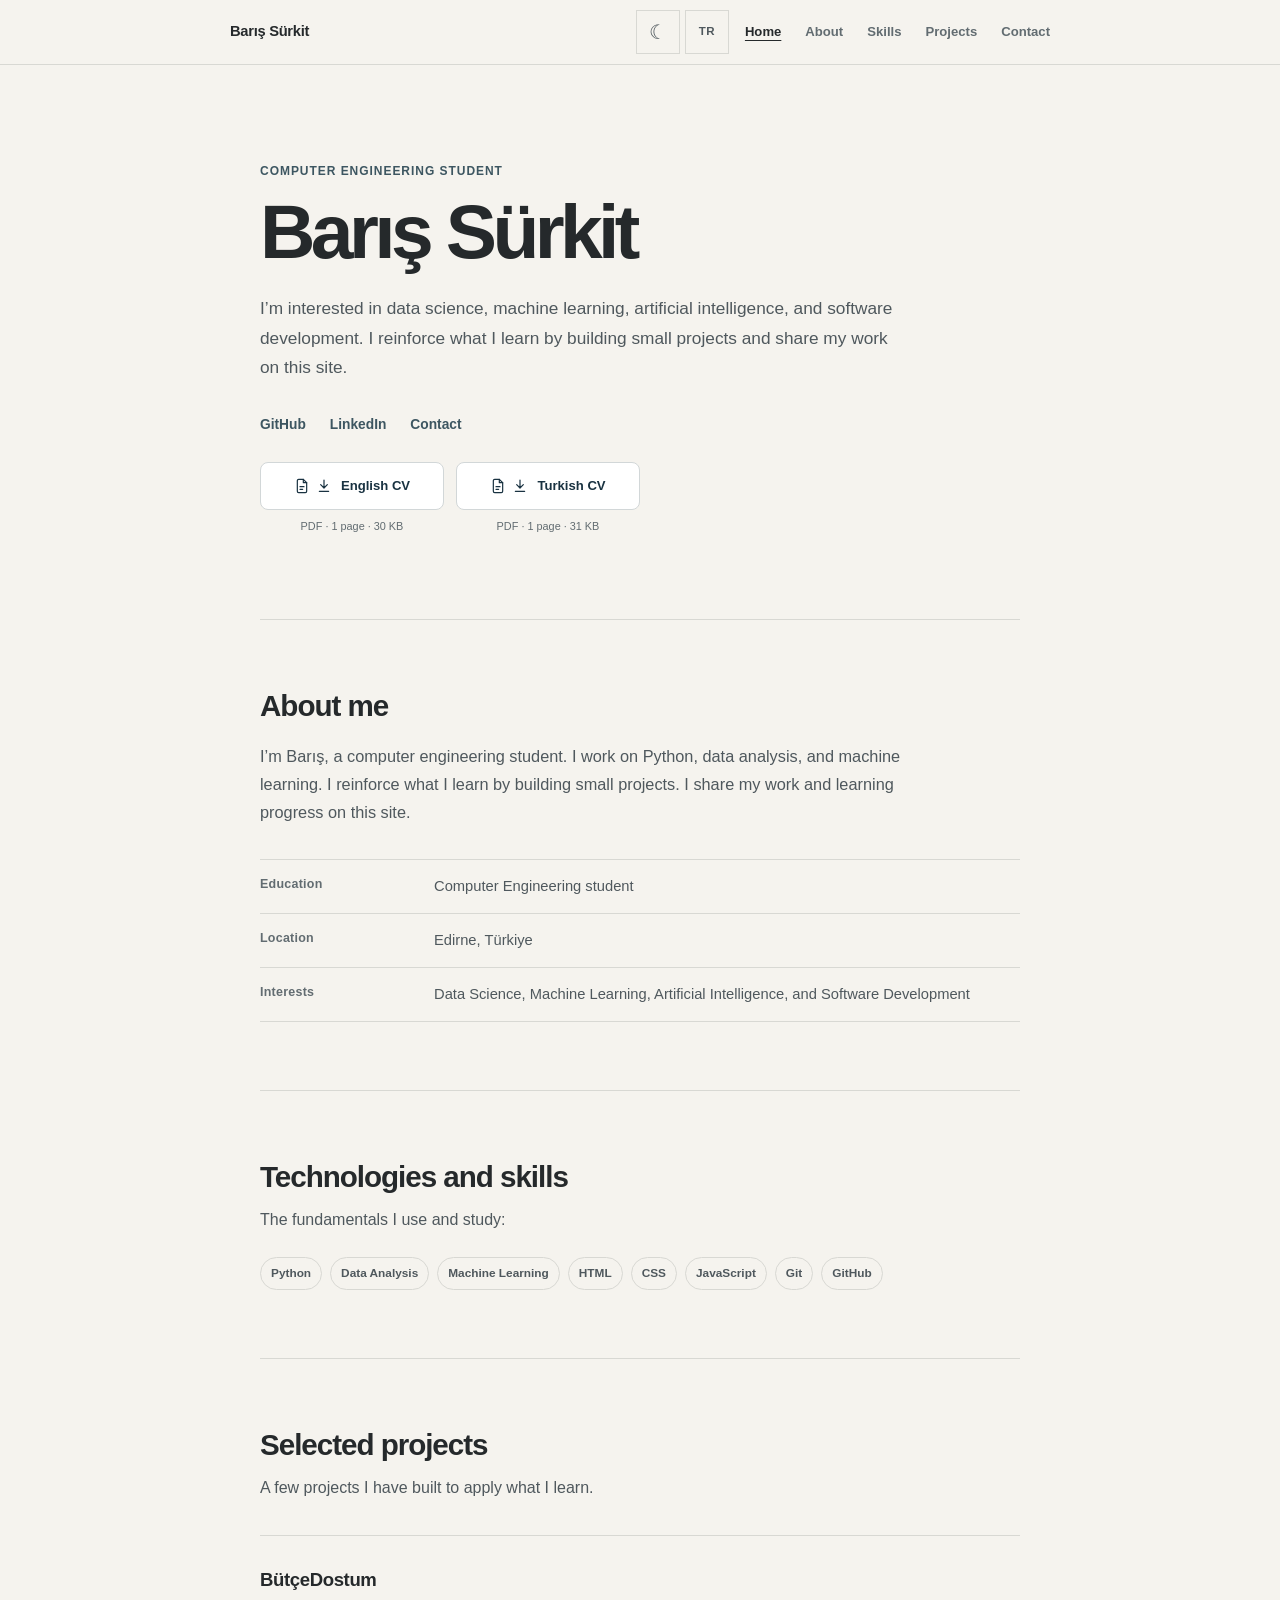
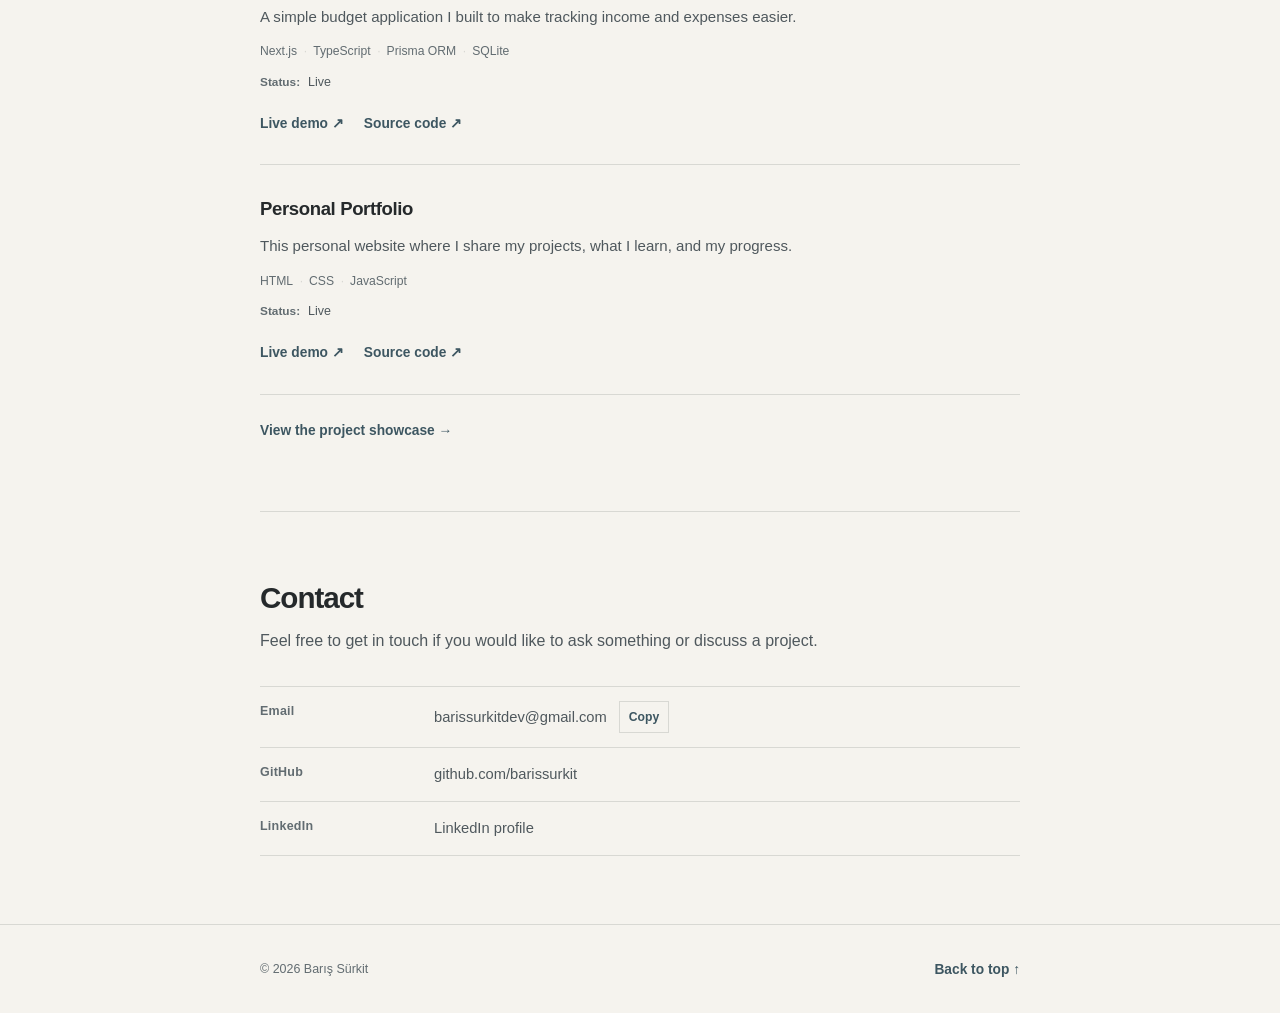
==== index.html @ 8e6255b6 "feat: add dedicated projects showcase page - Add responsive /projects/ page - Showcase BütçeDostum a" ====
<!DOCTYPE html>
<html lang="en" data-theme="light">

<head>
    <meta charset="UTF-8">
    <meta name="viewport" content="width=device-width, initial-scale=1.0">
    <meta name="description" data-i18n-content="meta.description"
        content="The interests, selected projects, and contact details of computer engineering student Barış Sürkit.">
    <meta name="author" content="Barış Sürkit">
    <meta name="theme-color" content="#f5f3ee" data-theme-color>
    <meta property="og:title" content="Barış Sürkit | Personal Portfolio" data-i18n-content="meta.title">
    <meta property="og:description" data-i18n-content="meta.ogDescription"
        content="Barış Sürkit's work in software development, data analysis, and machine learning.">
    <meta property="og:type" content="website">
    <meta property="og:url" content="https://barissurkit.com/">
    <meta property="og:site_name" content="Barış Sürkit">
    <meta property="og:locale" content="en_US" data-i18n-content="meta.locale">
    <meta property="og:locale:alternate" content="tr_TR" data-i18n-content="meta.alternateLocale">
    <meta property="og:image" content="https://barissurkit.com/images/barissurkit.jpg">
    <meta property="og:image:secure_url" content="https://barissurkit.com/images/barissurkit.jpg">
    <meta property="og:image:type" content="image/jpeg">
    <meta property="og:image:width" content="1200">
    <meta property="og:image:height" content="1600">
    <meta property="og:image:alt" content="Portrait of Barış Sürkit" data-i18n-content="meta.imageAlt">
    <meta name="twitter:card" content="summary">
    <meta name="twitter:title" content="Barış Sürkit | Personal Portfolio" data-i18n-content="meta.title">
    <meta name="twitter:description" content="Barış Sürkit's work in software development, data analysis, and machine learning."
        data-i18n-content="meta.ogDescription">
    <meta name="twitter:image" content="https://barissurkit.com/images/barissurkit.jpg">
    <meta name="twitter:image:alt" content="Portrait of Barış Sürkit" data-i18n-content="meta.imageAlt">
    <link rel="canonical" href="https://barissurkit.com/">
    <link rel="me" href="https://github.com/barissurkit">
    <link rel="me" href="https://www.linkedin.com/in/bar%C4%B1%C5%9F-s%C3%BCrkit-748538320/">
    <link rel="icon" type="image/svg+xml" href="favicon.svg">
    <script type="application/ld+json">
        {
            "@context": "https://schema.org",
            "@graph": [
                {
                    "@type": "ProfilePage",
                    "@id": "https://barissurkit.com/#profile-page",
                    "url": "https://barissurkit.com/",
                    "name": "Barış Sürkit | Personal Portfolio",
                    "description": "The interests, selected projects, and contact details of computer engineering student Barış Sürkit.",
                    "inLanguage": ["en", "tr"],
                    "primaryImageOfPage": {
                        "@id": "https://barissurkit.com/#portrait"
                    },
                    "mainEntity": {
                        "@id": "https://barissurkit.com/#person"
                    }
                },
                {
                    "@type": "Person",
                    "@id": "https://barissurkit.com/#person",
                    "name": "Barış Sürkit",
                    "url": "https://barissurkit.com/",
                    "image": {
                        "@id": "https://barissurkit.com/#portrait"
                    },
                    "jobTitle": "Computer Engineering Student",
                    "description": "Computer engineering student interested in software development, data analysis, machine learning, and artificial intelligence.",
                    "knowsAbout": [
                        "Software Development",
                        "Data Analysis",
                        "Machine Learning",
                        "Artificial Intelligence",
                        "Python",
                        "JavaScript"
                    ],
                    "sameAs": [
                        "https://github.com/barissurkit",
                        "https://www.linkedin.com/in/bar%C4%B1%C5%9F-s%C3%BCrkit-748538320/"
                    ],
                    "mainEntityOfPage": {
                        "@id": "https://barissurkit.com/#profile-page"
                    }
                },
                {
                    "@type": "ImageObject",
                    "@id": "https://barissurkit.com/#portrait",
                    "url": "https://barissurkit.com/images/barissurkit.jpg",
                    "contentUrl": "https://barissurkit.com/images/barissurkit.jpg",
                    "width": 1200,
                    "height": 1600,
                    "caption": "Barış Sürkit"
                }
            ]
        }
    </script>
    <script>
        (() => {
            try {
                const savedTheme = localStorage.getItem("portfolio-theme");
                const prefersDark = window.matchMedia("(prefers-color-scheme: dark)").matches;
                document.documentElement.dataset.theme =
                    savedTheme === "light" || savedTheme === "dark" ? savedTheme : prefersDark ? "dark" : "light";
            } catch {
                document.documentElement.dataset.theme = "light";
            }
        })();
    </script>
    <link rel="stylesheet" href="style.css">
    <script src="script.js" defer></script>
    <title>Barış Sürkit | Personal Portfolio</title>
</head>

<body>
    <a class="skip-link" href="#main-content" data-i18n="skipLink">Skip to main content</a>

    <header class="site-header">
        <div class="header-container">
            <a class="brand" href="#home" aria-label="Barış Sürkit home page"
                data-i18n-aria-label="brandLabel">Barış Sürkit</a>

            <div class="header-actions">
                <div class="preference-controls" role="group" aria-label="Appearance and language settings"
                    data-i18n-aria-label="preferencesLabel">
                    <button class="preference-button theme-toggle" type="button" data-theme-toggle
                        aria-label="Switch to dark theme" title="Switch to dark theme">
                        <span data-theme-icon aria-hidden="true">☾</span>
                    </button>
                    <button class="preference-button language-toggle" type="button" data-language-toggle
                        aria-label="Switch to Turkish" title="Switch to Turkish" lang="tr">TR</button>
                </div>

                <details class="nav-menu" data-nav-menu>
                    <summary class="menu-toggle">
                        <span data-i18n="menu">Menu</span>
                        <span class="menu-indicator" aria-hidden="true"></span>
                    </summary>
                    <nav class="site-nav" aria-label="Main navigation" data-i18n-aria-label="navLabel">
                        <a href="#home" data-i18n="nav.home" aria-current="location">Home</a>
                        <a href="#about" data-i18n="nav.about">About</a>
                        <a href="#skills" data-i18n="nav.skills">Skills</a>
                        <a href="projects/" data-i18n="nav.projects">Projects</a>
                        <a href="#contact" data-i18n="nav.contact">Contact</a>
                    </nav>
                </details>

            </div>
        </div>
    </header>

    <main id="main-content" tabindex="-1">
        <section class="hero" id="home" aria-labelledby="hero-title">
            <div class="container">
                <p class="eyebrow" data-i18n="hero.eyebrow">Computer Engineering Student</p>
                <h1 id="hero-title">Barış Sürkit</h1>
                <p class="hero-copy" data-i18n="hero.copy">
                    I’m interested in data science, machine learning, artificial intelligence, and software
                    development. I reinforce what I learn by building small projects and share my work on this site.
                </p>
                <ul class="hero-links" role="list" aria-label="Quick links" data-i18n-aria-label="hero.linksLabel">
                    <li><a href="https://github.com/barissurkit" target="_blank" rel="me noopener noreferrer">GitHub<span
                                class="visually-hidden" data-i18n="external.newTab"> (opens in a new tab)</span></a></li>
                    <li><a href="https://www.linkedin.com/in/bar%C4%B1%C5%9F-s%C3%BCrkit-748538320/" target="_blank"
                            rel="me noopener noreferrer">LinkedIn<span class="visually-hidden"
                                data-i18n="external.newTab"> (opens in a new tab)</span></a></li>
                    <li><a href="#contact" data-i18n="nav.contact">Contact</a></li>
                </ul>

                <div class="cv-download-block" role="group" aria-label="Resume download options"
                    data-i18n-aria-label="cv.groupLabel">
                    <div class="cv-download-option">
                        <a class="cv-download-button" href="Baris_Surkit_CV_EN.pdf" download="Baris_Surkit_CV_EN.pdf"
                            aria-label="Download the English CV" data-i18n-aria-label="cv.englishLabel">
                            <span class="cv-download-icons" aria-hidden="true">
                                <svg viewBox="0 0 24 24" focusable="false">
                                    <path d="M14 2H7a2 2 0 0 0-2 2v16a2 2 0 0 0 2 2h10a2 2 0 0 0 2-2V7Z" />
                                    <path d="M14 2v5h5M9 13h6M9 17h4" />
                                </svg>
                                <svg viewBox="0 0 24 24" focusable="false">
                                    <path d="M12 3v12m0 0 5-5m-5 5-5-5M5 20h14" />
                                </svg>
                            </span>
                            <span data-i18n="cv.english">English CV</span>
                        </a>
                        <p class="cv-download-meta" data-i18n="cv.englishMeta">PDF · 1 page · 30 KB</p>
                    </div>

                    <div class="cv-download-option">
                        <a class="cv-download-button" href="Baris_Surkit_CV_TR.pdf" download="Baris_Surkit_CV_TR.pdf"
                            aria-label="Download the Turkish CV" data-i18n-aria-label="cv.turkishLabel">
                            <span class="cv-download-icons" aria-hidden="true">
                                <svg viewBox="0 0 24 24" focusable="false">
                                    <path d="M14 2H7a2 2 0 0 0-2 2v16a2 2 0 0 0 2 2h10a2 2 0 0 0 2-2V7Z" />
                                    <path d="M14 2v5h5M9 13h6M9 17h4" />
                                </svg>
                                <svg viewBox="0 0 24 24" focusable="false">
                                    <path d="M12 3v12m0 0 5-5m-5 5-5-5M5 20h14" />
                                </svg>
                            </span>
                            <span data-i18n="cv.turkish">Turkish CV</span>
                        </a>
                        <p class="cv-download-meta" data-i18n="cv.turkishMeta">PDF · 1 page · 31 KB</p>
                    </div>
                </div>
            </div>
        </section>

        <div class="container">
            <section class="content-section" id="about" aria-labelledby="about-title">
                <h2 id="about-title" data-i18n="about.title">About me</h2>
                <p class="about-copy" data-i18n="about.copy">
                    I’m Barış, a computer engineering student. I work on Python, data analysis, and machine learning.
                    I reinforce what I learn by building small projects. I share my work and learning progress on this
                    site.
                </p>

                <dl class="cv-list">
                    <div>
                        <dt data-i18n="about.educationLabel">Education</dt>
                        <dd data-i18n="about.education">Computer Engineering student</dd>
                    </div>
                    <div>
                        <dt data-i18n="about.locationLabel">Location</dt>
                        <dd data-i18n="about.location">Edirne, Türkiye</dd>
                    </div>
                    <div>
                        <dt data-i18n="about.interestsLabel">Interests</dt>
                        <dd data-i18n="about.interests">Data Science, Machine Learning, Artificial Intelligence, and Software Development</dd>
                    </div>
                </dl>
            </section>

            <section class="content-section" id="skills" aria-labelledby="skills-title">
                <h2 id="skills-title" data-i18n="skills.title">Technologies and skills</h2>
                <p class="section-intro" data-i18n="skills.intro">The fundamentals I use and study:</p>
                <ul class="tag-list" role="list" aria-label="Technologies and skills"
                    data-i18n-aria-label="skills.listLabel">
                    <li>Python</li>
                    <li data-i18n="skills.dataAnalysis">Data Analysis</li>
                    <li data-i18n="skills.machineLearning">Machine Learning</li>
                    <li>HTML</li>
                    <li>CSS</li>
                    <li>JavaScript</li>
                    <li>Git</li>
                    <li>GitHub</li>
                </ul>
            </section>

            <section class="content-section" id="projects" aria-labelledby="projects-title">
                <h2 id="projects-title" data-i18n="projects.title">Selected projects</h2>
                <p class="section-intro" data-i18n="projects.intro">A few projects I have built to apply what I learn.</p>

                <div class="project-list">
                    <article class="project-item" id="project-budget" aria-labelledby="project-budget-title">
                        <h3 id="project-budget-title">BütçeDostum</h3>
                        <p data-i18n="projects.budgetDescription">A simple budget application I built to make tracking income and expenses easier.</p>
                        <ul class="project-tech" role="list" aria-label="BütçeDostum technologies"
                            data-i18n-aria-label="projects.budgetTechLabel">
                            <li>Next.js</li>
                            <li>TypeScript</li>
                            <li>Prisma ORM</li>
                            <li>SQLite</li>
                        </ul>
                        <dl class="project-meta">
                            <div>
                                <dt data-i18n="projects.statusLabel">Status</dt>
                                <dd data-i18n="projects.statusLive">Live</dd>
                            </div>
                        </dl>
                        <ul class="project-actions" role="list" aria-label="BütçeDostum project links"
                            data-i18n-aria-label="projects.budgetActionsLabel">
                            <li><a class="project-link" href="https://butcedostum.vercel.app/" target="_blank"
                                    rel="noopener noreferrer" aria-label="BütçeDostum live demo (opens in a new tab)"
                                    data-i18n-aria-label="projects.budgetLiveLabel"><span data-i18n="projects.liveDemo">Live demo</span>
                                    <span aria-hidden="true">↗</span><span class="visually-hidden"
                                        data-i18n="external.newTab"> (opens in a new tab)</span></a></li>
                            <li><a class="project-link" href="https://github.com/barissurkit/butcedostum" target="_blank"
                                    rel="noopener noreferrer" aria-label="BütçeDostum source code (opens in a new tab)"
                                    data-i18n-aria-label="projects.budgetSourceLabel"><span data-i18n="projects.sourceCode">Source code</span>
                                    <span aria-hidden="true">↗</span><span class="visually-hidden"
                                        data-i18n="external.newTab"> (opens in a new tab)</span></a></li>
                        </ul>
                    </article>

                    <article class="project-item" id="project-portfolio" aria-labelledby="project-portfolio-title">
                        <h3 id="project-portfolio-title" data-i18n="projects.portfolioTitle">Personal Portfolio</h3>
                        <p data-i18n="projects.portfolioDescription">This personal website where I share my projects, what I learn, and my progress.</p>
                        <ul class="project-tech" role="list" aria-label="Portfolio technologies"
                            data-i18n-aria-label="projects.portfolioTechLabel">
                            <li>HTML</li>
                            <li>CSS</li>
                            <li>JavaScript</li>
                        </ul>
                        <dl class="project-meta">
                            <div>
                                <dt data-i18n="projects.statusLabel">Status</dt>
                                <dd data-i18n="projects.statusLive">Live</dd>
                            </div>
                        </dl>
                        <ul class="project-actions" role="list" aria-label="Personal Portfolio project links"
                            data-i18n-aria-label="projects.portfolioActionsLabel">
                            <li><a class="project-link" href="https://barissurkit.com/" target="_blank"
                                    rel="noopener noreferrer" aria-label="Personal Portfolio live demo (opens in a new tab)"
                                    data-i18n-aria-label="projects.portfolioLiveLabel"><span data-i18n="projects.liveDemo">Live demo</span>
                                    <span aria-hidden="true">↗</span><span class="visually-hidden"
                                        data-i18n="external.newTab"> (opens in a new tab)</span></a></li>
                            <li><a class="project-link" href="https://github.com/barissurkit/portfolio-site" target="_blank"
                                    rel="noopener noreferrer" aria-label="Personal Portfolio source code (opens in a new tab)"
                                    data-i18n-aria-label="projects.portfolioSourceLabel"><span data-i18n="projects.sourceCode">Source code</span>
                                    <span aria-hidden="true">↗</span><span class="visually-hidden"
                                        data-i18n="external.newTab"> (opens in a new tab)</span></a></li>
                        </ul>
                    </article>

                </div>

                <a class="all-projects-link" href="projects/"><span data-i18n="projects.viewPage">View the project showcase</span>
                    <span aria-hidden="true">→</span></a>
            </section>

            <section class="content-section" id="contact" aria-labelledby="contact-title">
                <h2 id="contact-title" data-i18n="contact.title">Contact</h2>
                <p class="section-intro" data-i18n="contact.intro">Feel free to get in touch if you would like to ask something or discuss a project.</p>

                <ul class="contact-list" role="list">
                    <li>
                        <span class="contact-label" data-i18n="contact.email">Email</span>
                        <div class="contact-value">
                            <a href="mailto:barissurkitdev@gmail.com" data-email-address>barissurkitdev@gmail.com</a>
                            <button class="copy-email-button" type="button" data-copy-email hidden
                                data-i18n="contact.copyEmail">Copy</button>
                            <span class="copy-status" role="status" aria-live="polite" aria-atomic="true"
                                data-copy-status></span>
                        </div>
                    </li>
                    <li>
                        <span class="contact-label">GitHub</span>
                        <a href="https://github.com/barissurkit" target="_blank"
                            rel="me noopener noreferrer">github.com/barissurkit<span class="visually-hidden"
                                data-i18n="external.newTab"> (opens in a new tab)</span></a>
                    </li>
                    <li>
                        <span class="contact-label">LinkedIn</span>
                        <a href="https://www.linkedin.com/in/bar%C4%B1%C5%9F-s%C3%BCrkit-748538320/" target="_blank"
                            rel="me noopener noreferrer"><span data-i18n="contact.linkedinProfile">LinkedIn profile</span><span
                                class="visually-hidden" data-i18n="external.newTab"> (opens in a new tab)</span></a>
                    </li>
                </ul>
            </section>
        </div>
    </main>

    <footer class="site-footer">
        <div class="container footer-inner">
            <p>© 2026 Barış Sürkit</p>
            <a href="#home"><span data-i18n="footer.backToTop">Back to top</span> <span aria-hidden="true">↑</span></a>
        </div>
    </footer>
</body>

</html>
---- style.css ----
:root {
    color-scheme: light;
    --background: #f5f3ee;
    --surface: #fbfaf7;
    --text: #25292b;
    --text-soft: #4f585d;
    --muted: #626c71;
    --accent: #526b76;
    --link: #3d5661;
    --line: #d8d8d3;
    --selection: #dfe5e5;
    --cv-button-background: #ffffff;
    --cv-button-hover: #f1f4f4;
    --cv-button-text: #193241;
    --cv-button-border: #d2d7d8;
    --content-width: 760px;
    --header-width: 820px;
    --header-height: 64px;
    --transition: 140ms ease;
}

[data-theme="dark"] {
    color-scheme: dark;
    --background: #222728;
    --surface: #2b3133;
    --text: #f0f1ed;
    --text-soft: #cbd0cf;
    --muted: #aab3b5;
    --accent: #9eb7c1;
    --link: #bdd0d7;
    --line: #424a4c;
    --selection: #3a5058;
    --cv-button-background: #f7f8f7;
    --cv-button-hover: #e9eeee;
    --cv-button-text: #17313f;
    --cv-button-border: #f7f8f7;
}

*,
*::before,
*::after {
    box-sizing: border-box;
}

html {
    background: var(--background);
}

body {
    margin: 0;
    overflow-x: clip;
    background: var(--background);
    color: var(--text);
    font-family: ui-sans-serif, -apple-system, BlinkMacSystemFont, "Segoe UI", sans-serif;
    font-size: 16px;
    line-height: 1.7;
    -webkit-font-smoothing: antialiased;
}

h1,
h2,
h3,
p,
ul,
dl,
dd {
    margin: 0;
}

ul {
    padding: 0;
    list-style: none;
}

a {
    color: var(--link);
    text-decoration-color: transparent;
    text-decoration-line: underline;
    text-decoration-thickness: 1px;
    text-underline-offset: 4px;
    transition: color var(--transition), text-decoration-color var(--transition);
}

button,
summary {
    font: inherit;
}

::selection {
    background: var(--selection);
    color: var(--text);
}

:focus-visible {
    outline: 3px solid var(--accent);
    outline-offset: 4px;
    border-radius: 3px;
}

.visually-hidden {
    position: absolute;
    width: 1px;
    height: 1px;
    padding: 0;
    margin: -1px;
    overflow: hidden;
    clip: rect(0, 0, 0, 0);
    white-space: nowrap;
    border: 0;
}

#main-content:focus {
    outline: none;
}

section[id] {
    scroll-margin-top: calc(var(--header-height) + 22px);
}

.container,
.header-container {
    width: min(calc(100% - 48px), var(--content-width));
    margin-inline: auto;
}

.header-container {
    width: min(calc(100% - 48px), var(--header-width));
}

.skip-link {
    position: fixed;
    top: 10px;
    left: 10px;
    z-index: 1000;
    padding: 8px 12px;
    border: 1px solid var(--text);
    background: var(--surface);
    color: var(--text);
    font-weight: 700;
    transform: translateY(-150%);
    transition: transform var(--transition);
}

.skip-link:focus {
    transform: translateY(0);
}

.site-header {
    position: sticky;
    top: 0;
    z-index: 100;
    border-bottom: 1px solid var(--line);
    background: var(--background);
}

.header-container {
    display: flex;
    min-height: var(--header-height);
    align-items: center;
    justify-content: space-between;
    gap: 28px;
}

.brand {
    flex-shrink: 0;
    color: var(--text);
    font-size: 0.92rem;
    font-weight: 750;
    letter-spacing: -0.02em;
    text-decoration: none;
}

.header-actions,
.preference-controls {
    display: flex;
    align-items: center;
}

.header-actions {
    gap: 16px;
    margin-left: auto;
}

.preference-controls {
    gap: 5px;
}

.preference-button {
    display: inline-grid;
    width: 44px;
    height: 44px;
    cursor: pointer;
    place-items: center;
    padding: 0;
    border: 1px solid var(--line);
    border-radius: 0;
    background: transparent;
    color: var(--text-soft);
    transition:
        background-color var(--transition),
        border-color var(--transition),
        color var(--transition);
}

.theme-toggle {
    font-family: "Segoe UI Symbol", "Noto Sans Symbols", sans-serif;
    font-size: 1.25rem;
    line-height: 1;
}

.language-toggle {
    font-size: 0.72rem;
    font-weight: 750;
    letter-spacing: 0.04em;
}

.nav-menu {
    position: relative;
}

.menu-toggle {
    display: none;
}

.site-nav,
.nav-menu:not([open]) > .site-nav {
    display: flex;
    align-items: center;
    gap: clamp(14px, 2.4vw, 24px);
}

.site-nav a {
    color: var(--muted);
    font-size: 0.82rem;
    font-weight: 650;
    text-decoration: none;
}

.site-nav a[aria-current="location"] {
    color: var(--text);
    text-decoration-color: currentColor;
    text-decoration-line: underline;
    text-decoration-thickness: 1px;
}

.site-nav a[aria-current="page"] {
    color: var(--text);
    text-decoration-color: currentColor;
    text-decoration-line: underline;
    text-decoration-thickness: 1px;
}

.hero {
    padding: clamp(68px, 9vw, 96px) 0 clamp(62px, 8vw, 84px);
}

.eyebrow {
    color: var(--link);
    font-size: 0.75rem;
    font-weight: 750;
    letter-spacing: 0.08em;
    text-transform: uppercase;
}

.hero h1 {
    margin-top: 12px;
    font-size: clamp(3.2rem, 9vw, 4.8rem);
    font-weight: 760;
    letter-spacing: -0.06em;
    line-height: 1;
}

.hero-copy {
    max-width: 650px;
    margin-top: 24px;
    color: var(--text-soft);
    font-size: clamp(1rem, 2vw, 1.08rem);
}

.hero-links {
    display: flex;
    flex-wrap: wrap;
    gap: 10px 24px;
    margin-top: 28px;
}

.hero-links a,
.project-link,
.all-projects-link,
.footer-inner a {
    font-size: 0.86rem;
    font-weight: 700;
}

.cv-download-block {
    display: grid;
    width: min(100%, 380px);
    max-width: 100%;
    grid-template-columns: repeat(2, minmax(0, 1fr));
    gap: 12px;
    margin-top: 24px;
}

.cv-download-option {
    min-width: 0;
    text-align: center;
}

.cv-download-button {
    display: inline-flex;
    width: 100%;
    min-height: 48px;
    align-items: center;
    justify-content: center;
    gap: 9px;
    padding-inline: 11px;
    border: 1px solid var(--cv-button-border);
    border-radius: 8px;
    background: var(--cv-button-background);
    color: var(--cv-button-text);
    font-size: 0.82rem;
    font-weight: 700;
    line-height: 1.2;
    text-decoration: none;
    transition:
        background-color var(--transition),
        border-color var(--transition),
        transform var(--transition);
}

.cv-download-icons {
    display: inline-flex;
    align-items: center;
    gap: 6px;
}

.cv-download-icons svg {
    width: 16px;
    height: 16px;
    fill: none;
    stroke: currentColor;
    stroke-linecap: round;
    stroke-linejoin: round;
    stroke-width: 1.8;
}

.cv-download-meta {
    margin-top: 7px;
    color: var(--muted);
    font-size: 0.68rem;
}

.content-section {
    padding-block: clamp(52px, 7vw, 68px);
    border-top: 1px solid var(--line);
}

.content-section h2 {
    font-size: clamp(1.55rem, 4vw, 1.85rem);
    font-weight: 730;
    letter-spacing: -0.035em;
    line-height: 1.2;
}

.about-copy,
.section-intro {
    max-width: 650px;
    color: var(--text-soft);
}

.about-copy {
    margin-top: 20px;
    font-size: 1.02rem;
}

.section-intro {
    margin-top: 12px;
}

.cv-list,
.contact-list {
    margin-top: 32px;
    border-top: 1px solid var(--line);
}

.cv-list > div,
.contact-list li {
    display: grid;
    grid-template-columns: 150px minmax(0, 1fr);
    gap: 24px;
    padding-block: 14px;
    border-bottom: 1px solid var(--line);
}

.cv-list dt,
.contact-label {
    color: var(--muted);
    font-size: 0.78rem;
    font-weight: 700;
    letter-spacing: 0.02em;
}

.cv-list dd,
.contact-list a {
    color: var(--text-soft);
    font-size: 0.92rem;
}

.contact-list a {
    width: fit-content;
    max-width: 100%;
    overflow-wrap: anywhere;
}

.contact-value {
    display: flex;
    min-width: 0;
    align-items: center;
    flex-wrap: wrap;
    gap: 6px 12px;
}

.copy-email-button {
    min-height: 32px;
    cursor: pointer;
    padding: 2px 9px;
    border: 1px solid var(--line);
    border-radius: 0;
    background: transparent;
    color: var(--link);
    font-size: 0.76rem;
    font-weight: 700;
    transition:
        background-color var(--transition),
        border-color var(--transition),
        color var(--transition);
}

.copy-status {
    color: var(--muted);
    font-size: 0.76rem;
}

.tag-list {
    display: flex;
    flex-wrap: wrap;
    gap: 8px;
    margin-top: 24px;
}

.tag-list li {
    padding: 5px 10px;
    border: 1px solid var(--line);
    border-radius: 999px;
    background: transparent;
    color: var(--text-soft);
    font-size: 0.74rem;
    font-weight: 650;
}

.project-list {
    margin-top: 34px;
    border-top: 1px solid var(--line);
}

.project-item {
    padding-block: 28px;
    border-bottom: 1px solid var(--line);
}

.project-item h3 {
    font-size: 1.16rem;
    font-weight: 720;
    letter-spacing: -0.02em;
}

.project-item > p {
    max-width: 630px;
    margin-top: 8px;
    color: var(--text-soft);
    font-size: 0.94rem;
}

.project-tech {
    display: flex;
    flex-wrap: wrap;
    gap: 4px 16px;
    margin-top: 12px;
    color: var(--muted);
    font-size: 0.76rem;
}

.project-tech li {
    position: relative;
}

.project-tech li:not(:last-child)::after {
    position: absolute;
    right: -10px;
    color: var(--line);
    content: "·";
}

.project-meta {
    margin-top: 10px;
}

.project-meta > div {
    display: flex;
    align-items: baseline;
    gap: 8px;
}

.project-meta dt {
    color: var(--muted);
    font-size: 0.74rem;
    font-weight: 700;
}

.project-meta dt::after {
    content: ":";
}

.project-meta dd {
    color: var(--text-soft);
    font-size: 0.78rem;
}

.project-actions {
    display: flex;
    flex-wrap: wrap;
    gap: 8px 20px;
    margin-top: 16px;
}

.project-link {
    display: inline-block;
}

.all-projects-link {
    display: inline-block;
    margin-top: 24px;
}

.projects-container {
    width: min(calc(100% - 48px), 960px);
    margin-inline: auto;
}

.projects-hero {
    padding: clamp(60px, 9vw, 92px) 0 clamp(48px, 7vw, 68px);
}

.projects-hero h1 {
    margin-top: 12px;
    font-size: clamp(2.7rem, 7vw, 4.2rem);
    font-weight: 760;
    letter-spacing: -0.06em;
    line-height: 1;
}

.projects-intro {
    max-width: 650px;
    margin-top: 22px;
    color: var(--text-soft);
    font-size: clamp(1rem, 2vw, 1.08rem);
}

.projects-content {
    padding-block: clamp(48px, 7vw, 68px);
    border-top: 1px solid var(--line);
}

.projects-content h2 {
    font-size: clamp(1.45rem, 4vw, 1.8rem);
    font-weight: 730;
    letter-spacing: -0.035em;
    line-height: 1.2;
}

.showcase-grid {
    display: grid;
    grid-template-columns: repeat(2, minmax(0, 1fr));
    gap: 24px;
    margin-top: 26px;
}

.showcase-card {
    display: flex;
    min-width: 0;
    flex-direction: column;
    overflow: hidden;
    border: 1px solid var(--line);
    border-radius: 10px;
    background: var(--surface);
}

.showcase-media {
    display: block;
    overflow: hidden;
    aspect-ratio: 16 / 9;
    border-bottom: 1px solid var(--line);
    background: var(--background);
}

.showcase-media img {
    display: block;
    width: 100%;
    height: 100%;
    object-fit: cover;
    object-position: top center;
    transition: transform var(--transition);
}

.showcase-card-body {
    display: flex;
    flex: 1;
    min-width: 0;
    flex-direction: column;
    padding: 22px;
}

.showcase-card h3 {
    font-size: 1.18rem;
    font-weight: 720;
    letter-spacing: -0.02em;
}

.showcase-description {
    max-width: 600px;
    margin-top: 9px;
    color: var(--text-soft);
    font-size: 0.94rem;
}

.showcase-tech {
    display: flex;
    flex-wrap: wrap;
    gap: 7px;
    margin-top: 18px;
}

.showcase-tech li {
    padding: 4px 9px;
    border: 1px solid var(--line);
    border-radius: 999px;
    color: var(--muted);
    font-size: 0.72rem;
    font-weight: 650;
    line-height: 1.3;
}

.showcase-actions {
    display: flex;
    flex-wrap: wrap;
    gap: 8px;
    margin-top: auto;
    padding-top: 24px;
}

.showcase-actions li {
    min-width: 0;
    flex: 1 1 120px;
}

.showcase-link {
    display: inline-flex;
    width: 100%;
    min-height: 42px;
    align-items: center;
    justify-content: center;
    gap: 8px;
    padding: 8px 12px;
    border: 1px solid var(--line);
    border-radius: 7px;
    color: var(--text-soft);
    font-size: 0.8rem;
    font-weight: 700;
    line-height: 1.2;
    text-align: center;
    text-decoration: none;
}

.showcase-link-primary {
    border-color: var(--cv-button-border);
    background: var(--cv-button-background);
    color: var(--cv-button-text);
}

.site-footer {
    border-top: 1px solid var(--line);
}

.footer-inner {
    display: flex;
    min-height: 88px;
    align-items: center;
    justify-content: space-between;
    gap: 24px;
    color: var(--muted);
    font-size: 0.78rem;
}

@media (hover: hover) {
    a:hover {
        color: var(--link);
        text-decoration-color: currentColor;
    }

    .brand:hover,
    .site-nav a:not([aria-current="location"]):not([aria-current="page"]):hover {
        color: var(--text);
        text-decoration: none;
    }

    .preference-button:hover {
        border-color: var(--accent);
        background: var(--surface);
        color: var(--text);
    }

    .copy-email-button:hover {
        border-color: var(--accent);
        background: var(--surface);
        color: var(--text);
    }

    .cv-download-button:hover {
        border-color: var(--accent);
        background: var(--cv-button-hover);
        color: var(--cv-button-text);
        text-decoration: none;
        transform: translateY(-1px);
    }

    .showcase-link:hover {
        border-color: var(--accent);
        color: var(--text);
        text-decoration: none;
    }

    .showcase-link-primary:hover {
        background: var(--cv-button-hover);
        color: var(--cv-button-text);
    }

    .showcase-media:hover img {
        transform: scale(1.015);
    }

}

@media (max-width: 640px) {
    :root {
        --header-height: 60px;
    }

    .container,
    .header-container,
    .projects-container {
        width: min(calc(100% - 32px), var(--content-width));
    }

    .header-container {
        gap: 12px;
    }

    .header-actions {
        gap: 6px;
    }

    .preference-controls {
        gap: 4px;
    }

    .menu-toggle {
        display: inline-flex;
        min-width: 66px;
        min-height: 44px;
        cursor: pointer;
        align-items: center;
        justify-content: center;
        gap: 7px;
        padding-inline: 10px;
        border: 1px solid var(--line);
        background: var(--surface);
        color: var(--text-soft);
        font-size: 0.78rem;
        font-weight: 700;
        list-style: none;
    }

    .menu-indicator::before {
        content: "+";
        font-size: 1rem;
        font-weight: 400;
        line-height: 1;
    }

    .nav-menu[open] .menu-indicator::before {
        content: "−";
    }

    .menu-toggle::-webkit-details-marker {
        display: none;
    }

    .nav-menu:not([open]) > .site-nav {
        display: none;
    }

    .nav-menu[open] > .site-nav {
        display: grid;
    }

    .site-nav {
        position: absolute;
        top: calc(100% + 9px);
        right: 0;
        width: min(260px, calc(100vw - 32px));
        gap: 0;
        padding: 7px;
        border: 1px solid var(--line);
        background: var(--surface);
    }

    .site-nav a {
        display: flex;
        min-height: 44px;
        align-items: center;
        padding-inline: 10px;
    }

    .hero {
        padding: 54px 0 56px;
    }

    .hero h1 {
        font-size: clamp(2.8rem, 15vw, 3.5rem);
    }

    .hero-copy {
        margin-top: 20px;
    }

    .hero-links {
        margin-top: 24px;
    }

    .content-section {
        padding-block: 48px;
    }

    .cv-list,
    .contact-list {
        margin-top: 26px;
    }

    .cv-list > div,
    .contact-list li {
        grid-template-columns: 1fr;
        gap: 3px;
        padding-block: 13px;
    }

    .contact-value {
        align-items: flex-start;
    }

    .project-list {
        margin-top: 28px;
    }

    .project-item {
        padding-block: 24px;
    }

    .showcase-grid {
        grid-template-columns: 1fr;
    }

    .projects-hero {
        padding-block: 54px 48px;
    }

    .showcase-card-body {
        padding: 20px;
    }

    .footer-inner {
        min-height: auto;
        align-items: flex-start;
        flex-direction: column;
        gap: 4px;
        padding-block: 24px;
    }
}

@media (max-width: 380px) {
    .cv-download-block {
        width: min(100%, 240px);
        grid-template-columns: 1fr;
    }
}

@media (prefers-reduced-motion: no-preference) {
    html {
        scroll-behavior: smooth;
    }
}

@media (prefers-reduced-motion: reduce) {
    html {
        scroll-behavior: auto;
    }

    a,
    .cv-download-button,
    .preference-button,
    .copy-email-button,
    .skip-link,
    .showcase-media img {
        transition: none;
    }

    .cv-download-button:hover {
        transform: none;
    }

    .showcase-media:hover img {
        transform: none;
    }
}
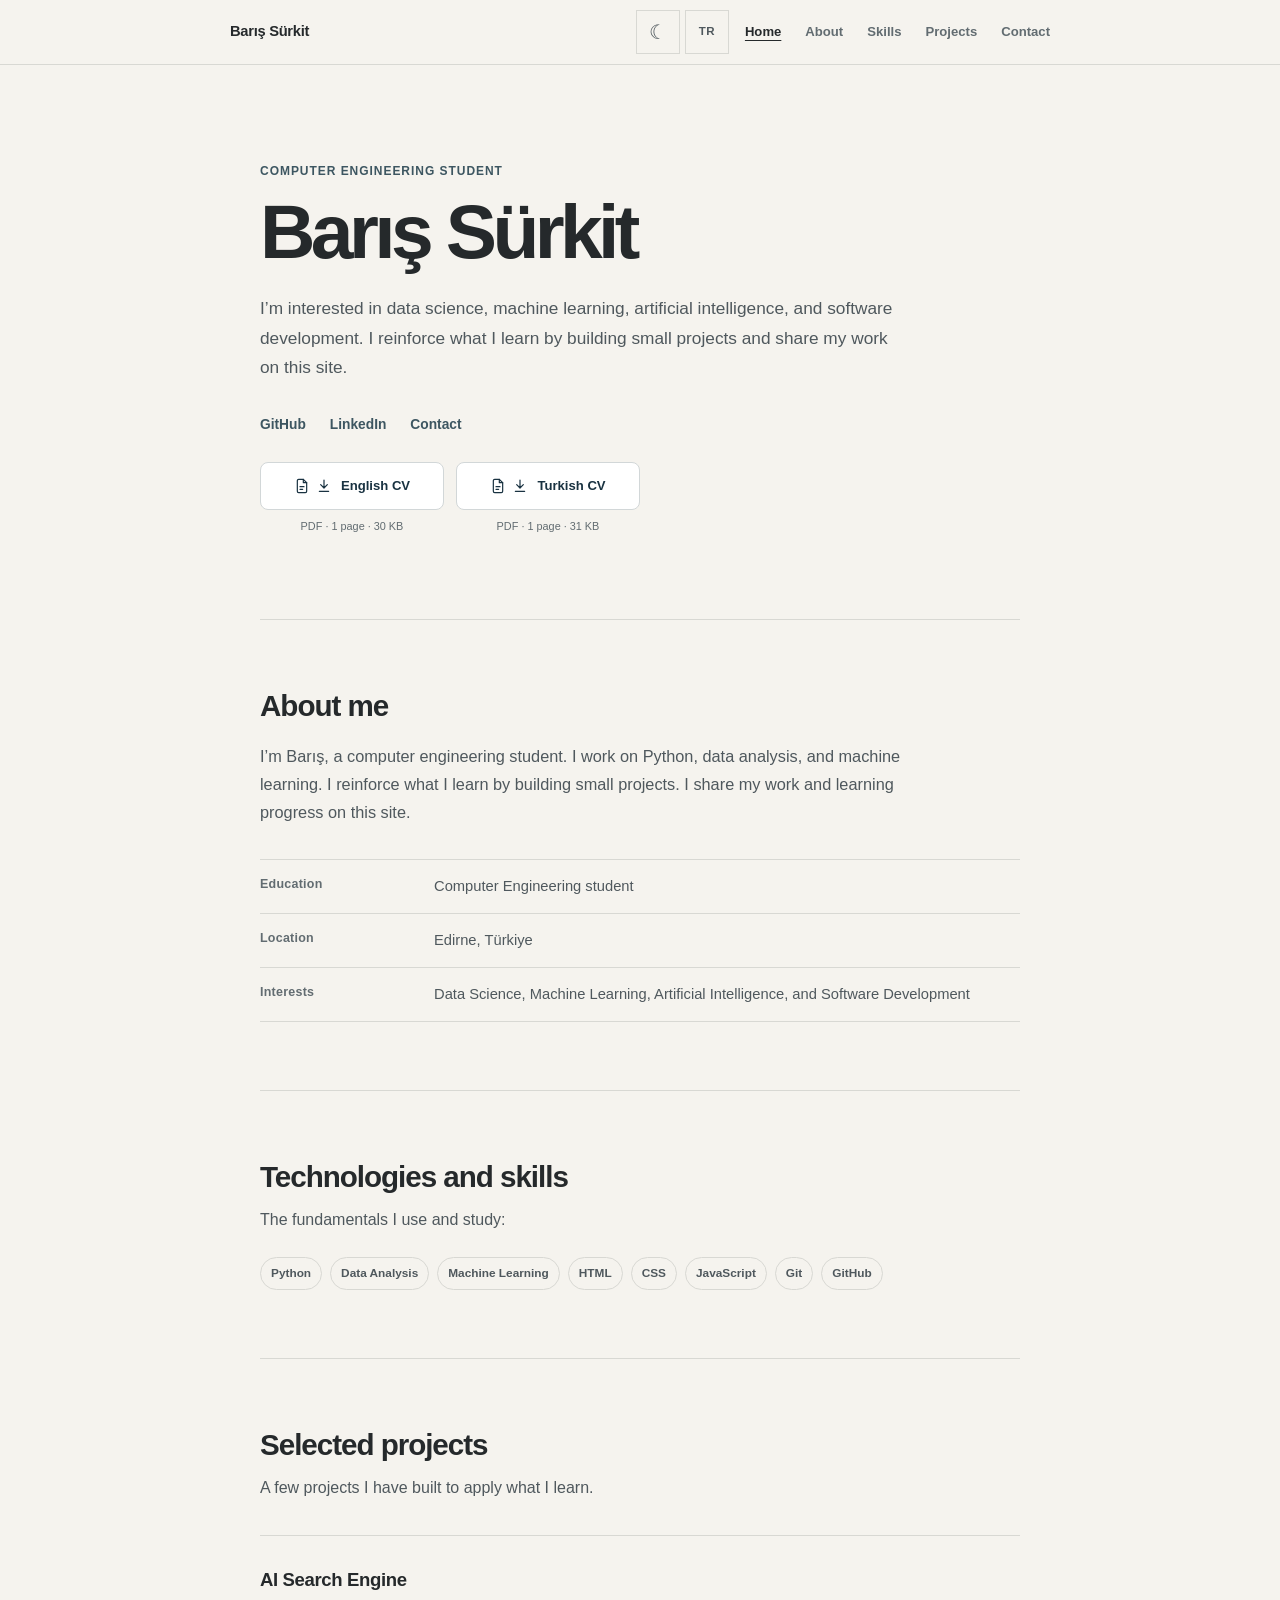
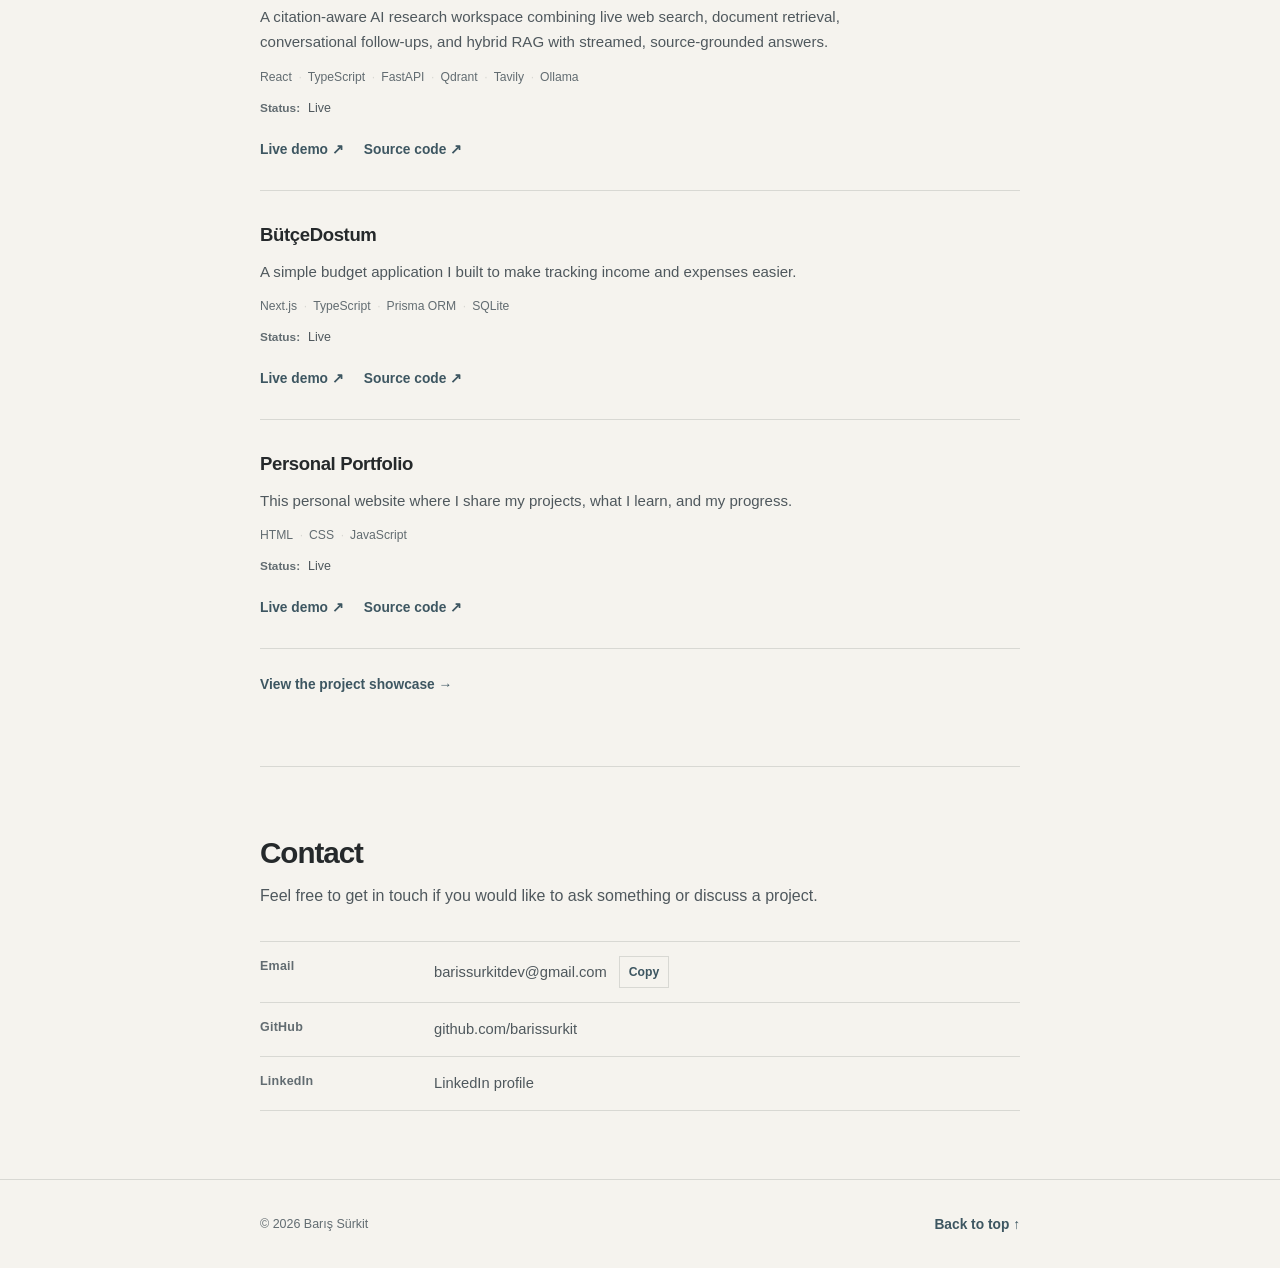
==== commit 711a2b0f: "feat: add AI Search Engine to portfolio projects" ====
--- a/index.html
+++ b/index.html
@@ -245,6 +245,39 @@
                 <p class="section-intro" data-i18n="projects.intro">A few projects I have built to apply what I learn.</p>
 
                 <div class="project-list">
+                    <article class="project-item" id="project-ai-search" aria-labelledby="project-ai-search-title">
+                        <h3 id="project-ai-search-title">AI Search Engine</h3>
+                        <p data-i18n="projects.aiSearchDescription">A citation-aware AI research workspace combining live web search, document retrieval, conversational follow-ups, and hybrid RAG with streamed, source-grounded answers.</p>
+                        <ul class="project-tech" role="list" aria-label="AI Search Engine technologies"
+                            data-i18n-aria-label="projects.aiSearchTechLabel">
+                            <li>React</li>
+                            <li>TypeScript</li>
+                            <li>FastAPI</li>
+                            <li>Qdrant</li>
+                            <li>Tavily</li>
+                            <li>Ollama</li>
+                        </ul>
+                        <dl class="project-meta">
+                            <div>
+                                <dt data-i18n="projects.statusLabel">Status</dt>
+                                <dd data-i18n="projects.statusLive">Live</dd>
+                            </div>
+                        </dl>
+                        <ul class="project-actions" role="list" aria-label="AI Search Engine project links"
+                            data-i18n-aria-label="projects.aiSearchActionsLabel">
+                            <li><a class="project-link" href="https://ai-search-engine-wine-three.vercel.app" target="_blank"
+                                    rel="noopener noreferrer" aria-label="AI Search Engine live demo (opens in a new tab)"
+                                    data-i18n-aria-label="projects.aiSearchLiveLabel"><span data-i18n="projects.liveDemo">Live demo</span>
+                                    <span aria-hidden="true">↗</span><span class="visually-hidden"
+                                        data-i18n="external.newTab"> (opens in a new tab)</span></a></li>
+                            <li><a class="project-link" href="https://github.com/barissurkit/ai-search-engine" target="_blank"
+                                    rel="noopener noreferrer" aria-label="AI Search Engine source code (opens in a new tab)"
+                                    data-i18n-aria-label="projects.aiSearchSourceLabel"><span data-i18n="projects.sourceCode">Source code</span>
+                                    <span aria-hidden="true">↗</span><span class="visually-hidden"
+                                        data-i18n="external.newTab"> (opens in a new tab)</span></a></li>
+                        </ul>
+                    </article>
+
                     <article class="project-item" id="project-budget" aria-labelledby="project-budget-title">
                         <h3 id="project-budget-title">BütçeDostum</h3>
                         <p data-i18n="projects.budgetDescription">A simple budget application I built to make tracking income and expenses easier.</p>
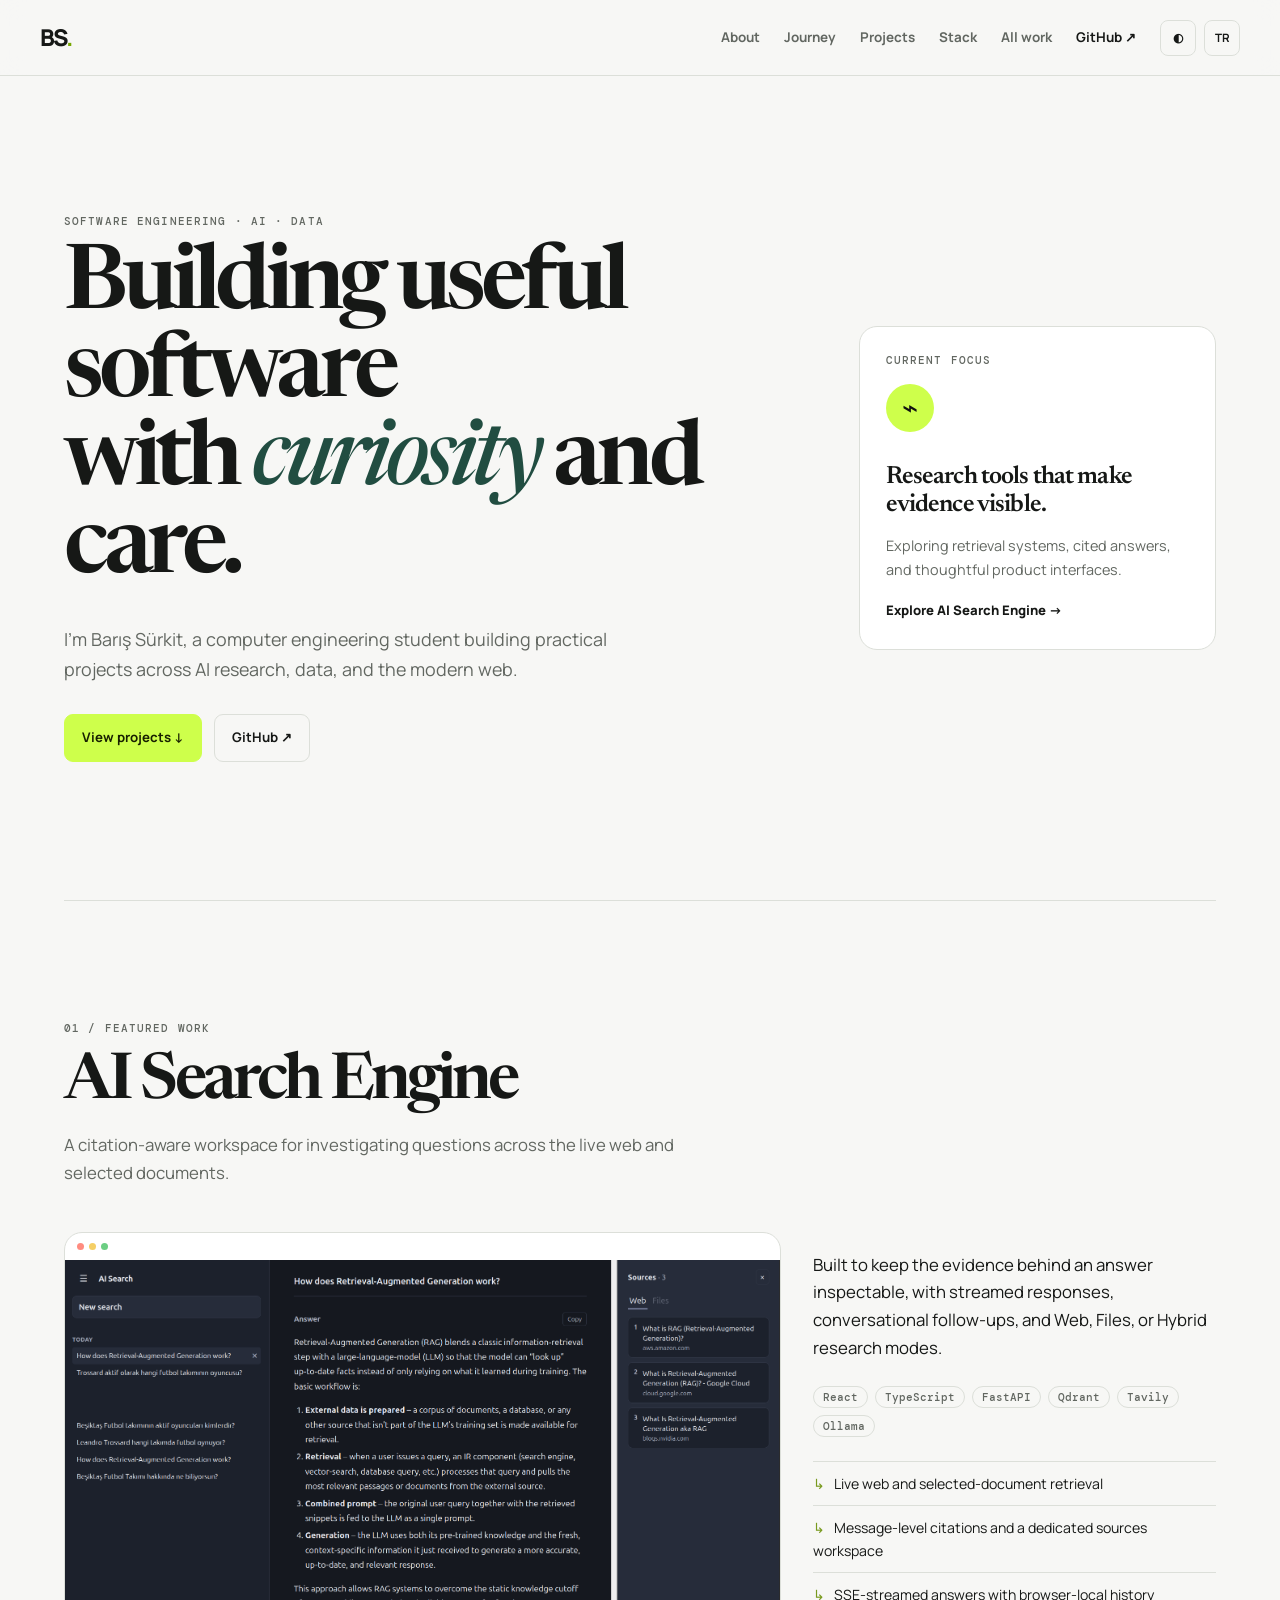
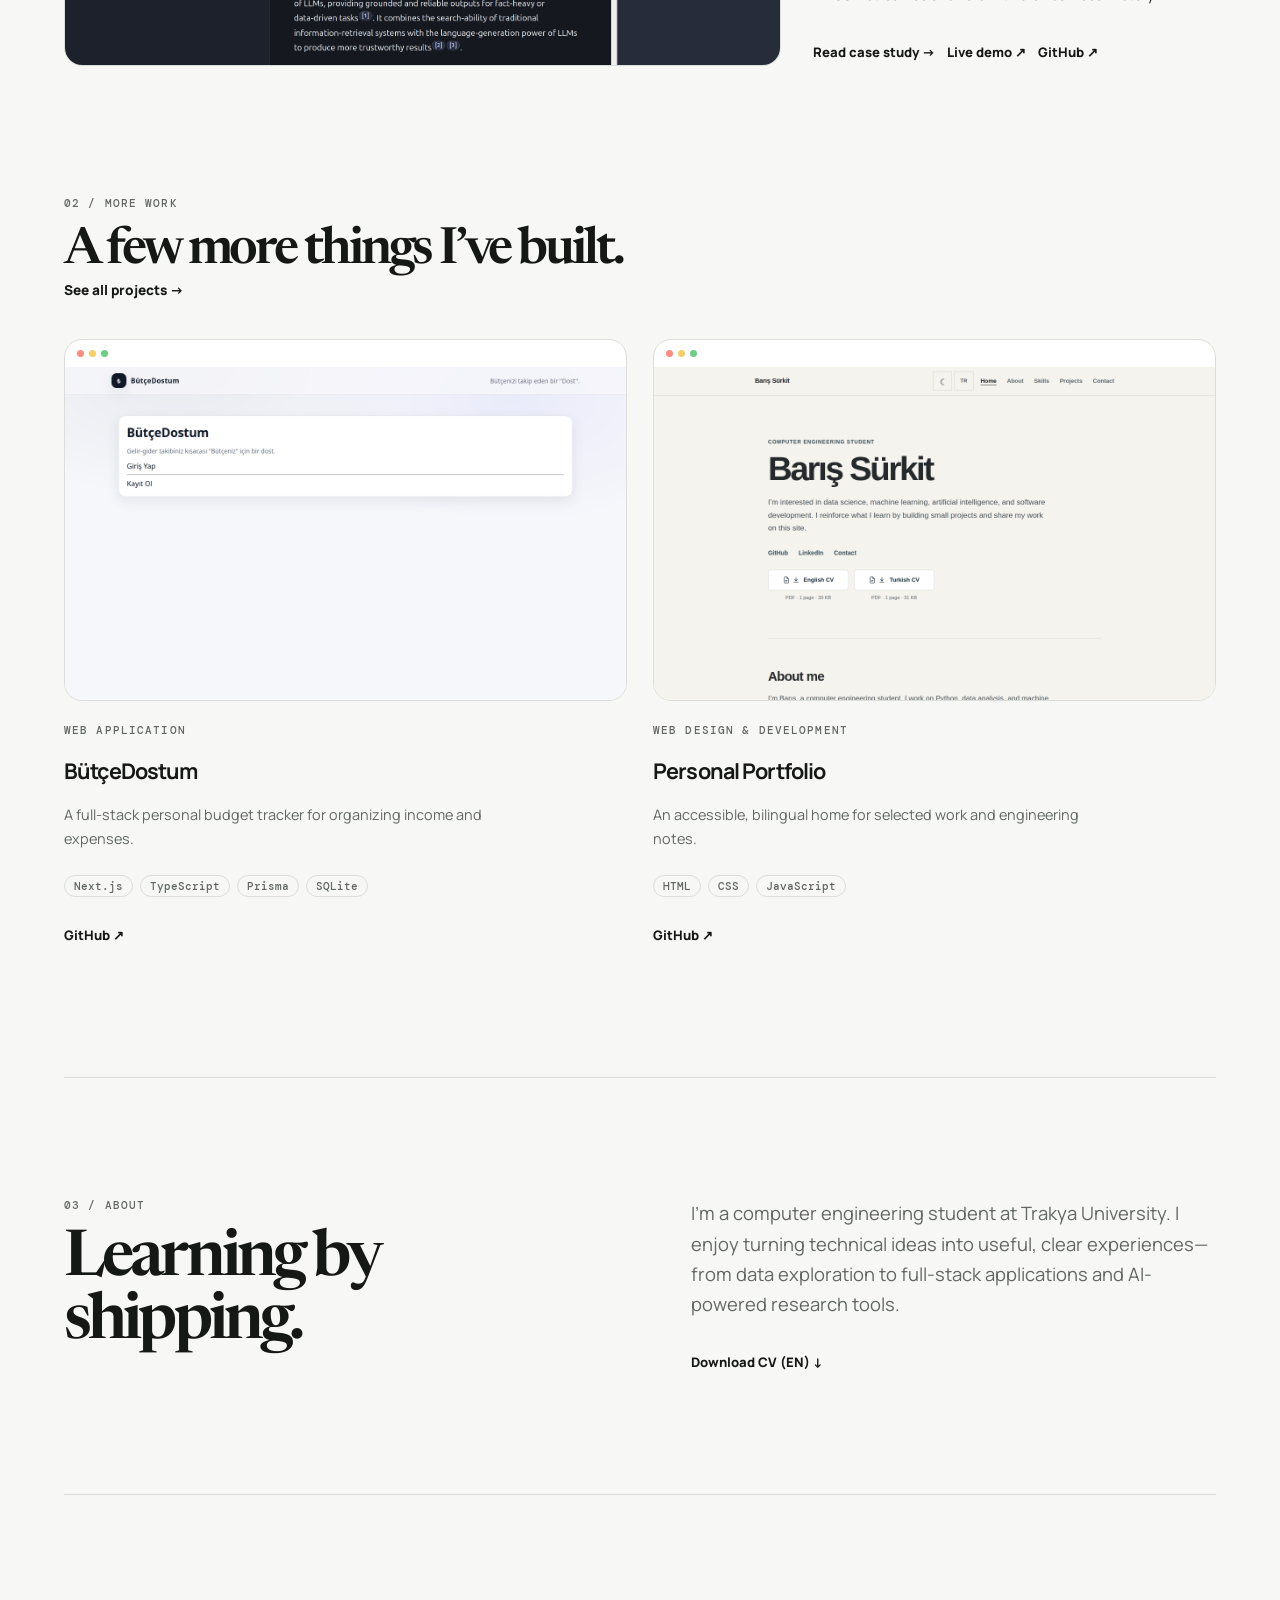
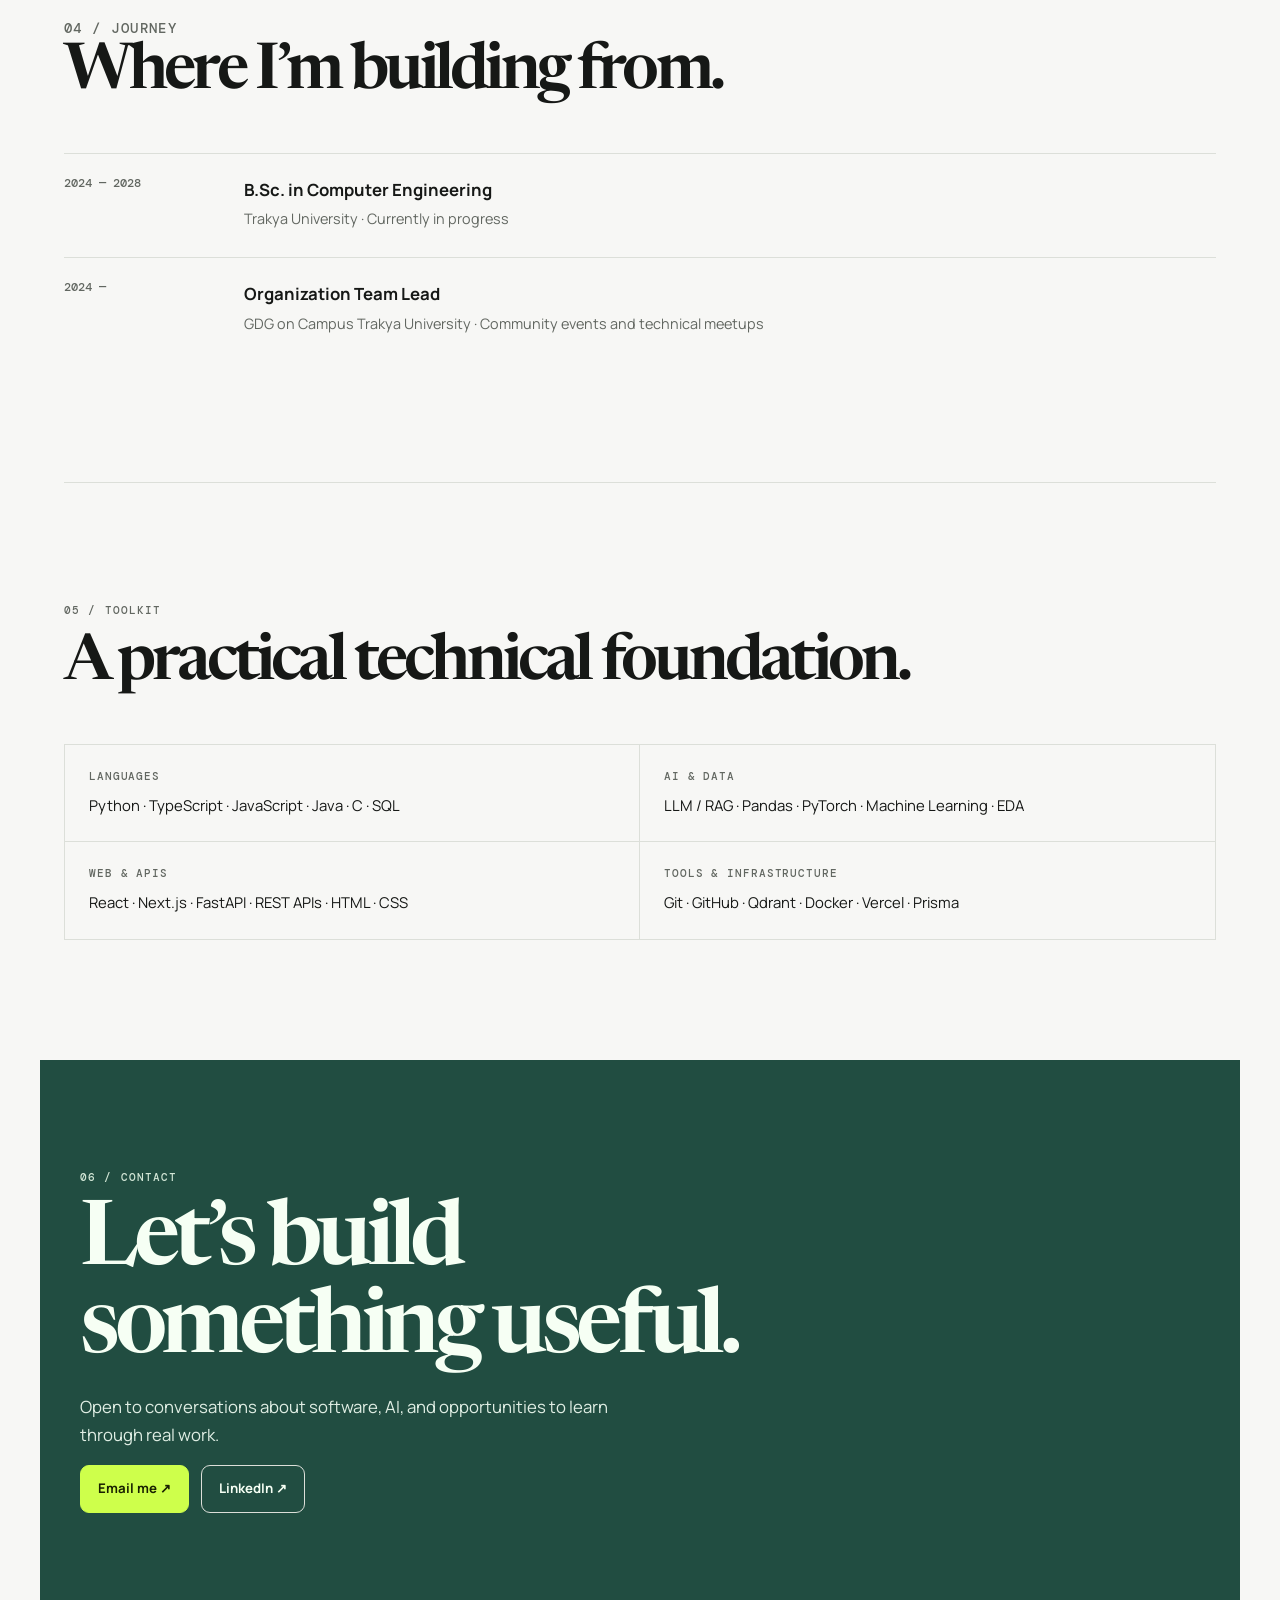
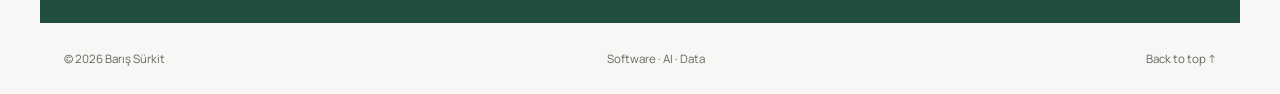
==== commit e743ab10: "feat: deliver portfolio v2 redesign" ====
--- a/index.html
+++ b/index.html
@@ -1,388 +1 @@
-<!DOCTYPE html>
-<html lang="en" data-theme="light">
-
-<head>
-    <meta charset="UTF-8">
-    <meta name="viewport" content="width=device-width, initial-scale=1.0">
-    <meta name="description" data-i18n-content="meta.description"
-        content="The interests, selected projects, and contact details of computer engineering student Barış Sürkit.">
-    <meta name="author" content="Barış Sürkit">
-    <meta name="theme-color" content="#f5f3ee" data-theme-color>
-    <meta property="og:title" content="Barış Sürkit | Personal Portfolio" data-i18n-content="meta.title">
-    <meta property="og:description" data-i18n-content="meta.ogDescription"
-        content="Barış Sürkit's work in software development, data analysis, and machine learning.">
-    <meta property="og:type" content="website">
-    <meta property="og:url" content="https://barissurkit.com/">
-    <meta property="og:site_name" content="Barış Sürkit">
-    <meta property="og:locale" content="en_US" data-i18n-content="meta.locale">
-    <meta property="og:locale:alternate" content="tr_TR" data-i18n-content="meta.alternateLocale">
-    <meta property="og:image" content="https://barissurkit.com/images/barissurkit.jpg">
-    <meta property="og:image:secure_url" content="https://barissurkit.com/images/barissurkit.jpg">
-    <meta property="og:image:type" content="image/jpeg">
-    <meta property="og:image:width" content="1200">
-    <meta property="og:image:height" content="1600">
-    <meta property="og:image:alt" content="Portrait of Barış Sürkit" data-i18n-content="meta.imageAlt">
-    <meta name="twitter:card" content="summary">
-    <meta name="twitter:title" content="Barış Sürkit | Personal Portfolio" data-i18n-content="meta.title">
-    <meta name="twitter:description" content="Barış Sürkit's work in software development, data analysis, and machine learning."
-        data-i18n-content="meta.ogDescription">
-    <meta name="twitter:image" content="https://barissurkit.com/images/barissurkit.jpg">
-    <meta name="twitter:image:alt" content="Portrait of Barış Sürkit" data-i18n-content="meta.imageAlt">
-    <link rel="canonical" href="https://barissurkit.com/">
-    <link rel="me" href="https://github.com/barissurkit">
-    <link rel="me" href="https://www.linkedin.com/in/bar%C4%B1%C5%9F-s%C3%BCrkit-748538320/">
-    <link rel="icon" type="image/svg+xml" href="favicon.svg">
-    <script type="application/ld+json">
-        {
-            "@context": "https://schema.org",
-            "@graph": [
-                {
-                    "@type": "ProfilePage",
-                    "@id": "https://barissurkit.com/#profile-page",
-                    "url": "https://barissurkit.com/",
-                    "name": "Barış Sürkit | Personal Portfolio",
-                    "description": "The interests, selected projects, and contact details of computer engineering student Barış Sürkit.",
-                    "inLanguage": ["en", "tr"],
-                    "primaryImageOfPage": {
-                        "@id": "https://barissurkit.com/#portrait"
-                    },
-                    "mainEntity": {
-                        "@id": "https://barissurkit.com/#person"
-                    }
-                },
-                {
-                    "@type": "Person",
-                    "@id": "https://barissurkit.com/#person",
-                    "name": "Barış Sürkit",
-                    "url": "https://barissurkit.com/",
-                    "image": {
-                        "@id": "https://barissurkit.com/#portrait"
-                    },
-                    "jobTitle": "Computer Engineering Student",
-                    "description": "Computer engineering student interested in software development, data analysis, machine learning, and artificial intelligence.",
-                    "knowsAbout": [
-                        "Software Development",
-                        "Data Analysis",
-                        "Machine Learning",
-                        "Artificial Intelligence",
-                        "Python",
-                        "JavaScript"
-                    ],
-                    "sameAs": [
-                        "https://github.com/barissurkit",
-                        "https://www.linkedin.com/in/bar%C4%B1%C5%9F-s%C3%BCrkit-748538320/"
-                    ],
-                    "mainEntityOfPage": {
-                        "@id": "https://barissurkit.com/#profile-page"
-                    }
-                },
-                {
-                    "@type": "ImageObject",
-                    "@id": "https://barissurkit.com/#portrait",
-                    "url": "https://barissurkit.com/images/barissurkit.jpg",
-                    "contentUrl": "https://barissurkit.com/images/barissurkit.jpg",
-                    "width": 1200,
-                    "height": 1600,
-                    "caption": "Barış Sürkit"
-                }
-            ]
-        }
-    </script>
-    <script>
-        (() => {
-            try {
-                const savedTheme = localStorage.getItem("portfolio-theme");
-                const prefersDark = window.matchMedia("(prefers-color-scheme: dark)").matches;
-                document.documentElement.dataset.theme =
-                    savedTheme === "light" || savedTheme === "dark" ? savedTheme : prefersDark ? "dark" : "light";
-            } catch {
-                document.documentElement.dataset.theme = "light";
-            }
-        })();
-    </script>
-    <link rel="stylesheet" href="style.css">
-    <script src="script.js" defer></script>
-    <title>Barış Sürkit | Personal Portfolio</title>
-</head>
-
-<body>
-    <a class="skip-link" href="#main-content" data-i18n="skipLink">Skip to main content</a>
-
-    <header class="site-header">
-        <div class="header-container">
-            <a class="brand" href="#home" aria-label="Barış Sürkit home page"
-                data-i18n-aria-label="brandLabel">Barış Sürkit</a>
-
-            <div class="header-actions">
-                <div class="preference-controls" role="group" aria-label="Appearance and language settings"
-                    data-i18n-aria-label="preferencesLabel">
-                    <button class="preference-button theme-toggle" type="button" data-theme-toggle
-                        aria-label="Switch to dark theme" title="Switch to dark theme">
-                        <span data-theme-icon aria-hidden="true">☾</span>
-                    </button>
-                    <button class="preference-button language-toggle" type="button" data-language-toggle
-                        aria-label="Switch to Turkish" title="Switch to Turkish" lang="tr">TR</button>
-                </div>
-
-                <details class="nav-menu" data-nav-menu>
-                    <summary class="menu-toggle">
-                        <span data-i18n="menu">Menu</span>
-                        <span class="menu-indicator" aria-hidden="true"></span>
-                    </summary>
-                    <nav class="site-nav" aria-label="Main navigation" data-i18n-aria-label="navLabel">
-                        <a href="#home" data-i18n="nav.home" aria-current="location">Home</a>
-                        <a href="#about" data-i18n="nav.about">About</a>
-                        <a href="#skills" data-i18n="nav.skills">Skills</a>
-                        <a href="projects/" data-i18n="nav.projects">Projects</a>
-                        <a href="#contact" data-i18n="nav.contact">Contact</a>
-                    </nav>
-                </details>
-
-            </div>
-        </div>
-    </header>
-
-    <main id="main-content" tabindex="-1">
-        <section class="hero" id="home" aria-labelledby="hero-title">
-            <div class="container">
-                <p class="eyebrow" data-i18n="hero.eyebrow">Computer Engineering Student</p>
-                <h1 id="hero-title">Barış Sürkit</h1>
-                <p class="hero-copy" data-i18n="hero.copy">
-                    I’m interested in data science, machine learning, artificial intelligence, and software
-                    development. I reinforce what I learn by building small projects and share my work on this site.
-                </p>
-                <ul class="hero-links" role="list" aria-label="Quick links" data-i18n-aria-label="hero.linksLabel">
-                    <li><a href="https://github.com/barissurkit" target="_blank" rel="me noopener noreferrer">GitHub<span
-                                class="visually-hidden" data-i18n="external.newTab"> (opens in a new tab)</span></a></li>
-                    <li><a href="https://www.linkedin.com/in/bar%C4%B1%C5%9F-s%C3%BCrkit-748538320/" target="_blank"
-                            rel="me noopener noreferrer">LinkedIn<span class="visually-hidden"
-                                data-i18n="external.newTab"> (opens in a new tab)</span></a></li>
-                    <li><a href="#contact" data-i18n="nav.contact">Contact</a></li>
-                </ul>
-
-                <div class="cv-download-block" role="group" aria-label="Resume download options"
-                    data-i18n-aria-label="cv.groupLabel">
-                    <div class="cv-download-option">
-                        <a class="cv-download-button" href="Baris_Surkit_CV_EN.pdf" download="Baris_Surkit_CV_EN.pdf"
-                            aria-label="Download the English CV" data-i18n-aria-label="cv.englishLabel">
-                            <span class="cv-download-icons" aria-hidden="true">
-                                <svg viewBox="0 0 24 24" focusable="false">
-                                    <path d="M14 2H7a2 2 0 0 0-2 2v16a2 2 0 0 0 2 2h10a2 2 0 0 0 2-2V7Z" />
-                                    <path d="M14 2v5h5M9 13h6M9 17h4" />
-                                </svg>
-                                <svg viewBox="0 0 24 24" focusable="false">
-                                    <path d="M12 3v12m0 0 5-5m-5 5-5-5M5 20h14" />
-                                </svg>
-                            </span>
-                            <span data-i18n="cv.english">English CV</span>
-                        </a>
-                        <p class="cv-download-meta" data-i18n="cv.englishMeta">PDF · 1 page · 30 KB</p>
-                    </div>
-
-                    <div class="cv-download-option">
-                        <a class="cv-download-button" href="Baris_Surkit_CV_TR.pdf" download="Baris_Surkit_CV_TR.pdf"
-                            aria-label="Download the Turkish CV" data-i18n-aria-label="cv.turkishLabel">
-                            <span class="cv-download-icons" aria-hidden="true">
-                                <svg viewBox="0 0 24 24" focusable="false">
-                                    <path d="M14 2H7a2 2 0 0 0-2 2v16a2 2 0 0 0 2 2h10a2 2 0 0 0 2-2V7Z" />
-                                    <path d="M14 2v5h5M9 13h6M9 17h4" />
-                                </svg>
-                                <svg viewBox="0 0 24 24" focusable="false">
-                                    <path d="M12 3v12m0 0 5-5m-5 5-5-5M5 20h14" />
-                                </svg>
-                            </span>
-                            <span data-i18n="cv.turkish">Turkish CV</span>
-                        </a>
-                        <p class="cv-download-meta" data-i18n="cv.turkishMeta">PDF · 1 page · 31 KB</p>
-                    </div>
-                </div>
-            </div>
-        </section>
-
-        <div class="container">
-            <section class="content-section" id="about" aria-labelledby="about-title">
-                <h2 id="about-title" data-i18n="about.title">About me</h2>
-                <p class="about-copy" data-i18n="about.copy">
-                    I’m Barış, a computer engineering student. I work on Python, data analysis, and machine learning.
-                    I reinforce what I learn by building small projects. I share my work and learning progress on this
-                    site.
-                </p>
-
-                <dl class="cv-list">
-                    <div>
-                        <dt data-i18n="about.educationLabel">Education</dt>
-                        <dd data-i18n="about.education">Computer Engineering student</dd>
-                    </div>
-                    <div>
-                        <dt data-i18n="about.locationLabel">Location</dt>
-                        <dd data-i18n="about.location">Edirne, Türkiye</dd>
-                    </div>
-                    <div>
-                        <dt data-i18n="about.interestsLabel">Interests</dt>
-                        <dd data-i18n="about.interests">Data Science, Machine Learning, Artificial Intelligence, and Software Development</dd>
-                    </div>
-                </dl>
-            </section>
-
-            <section class="content-section" id="skills" aria-labelledby="skills-title">
-                <h2 id="skills-title" data-i18n="skills.title">Technologies and skills</h2>
-                <p class="section-intro" data-i18n="skills.intro">The fundamentals I use and study:</p>
-                <ul class="tag-list" role="list" aria-label="Technologies and skills"
-                    data-i18n-aria-label="skills.listLabel">
-                    <li>Python</li>
-                    <li data-i18n="skills.dataAnalysis">Data Analysis</li>
-                    <li data-i18n="skills.machineLearning">Machine Learning</li>
-                    <li>HTML</li>
-                    <li>CSS</li>
-                    <li>JavaScript</li>
-                    <li>Git</li>
-                    <li>GitHub</li>
-                </ul>
-            </section>
-
-            <section class="content-section" id="projects" aria-labelledby="projects-title">
-                <h2 id="projects-title" data-i18n="projects.title">Selected projects</h2>
-                <p class="section-intro" data-i18n="projects.intro">A few projects I have built to apply what I learn.</p>
-
-                <div class="project-list">
-                    <article class="project-item" id="project-ai-search" aria-labelledby="project-ai-search-title">
-                        <h3 id="project-ai-search-title">AI Search Engine</h3>
-                        <p data-i18n="projects.aiSearchDescription">A citation-aware AI research workspace combining live web search, document retrieval, conversational follow-ups, and hybrid RAG with streamed, source-grounded answers.</p>
-                        <ul class="project-tech" role="list" aria-label="AI Search Engine technologies"
-                            data-i18n-aria-label="projects.aiSearchTechLabel">
-                            <li>React</li>
-                            <li>TypeScript</li>
-                            <li>FastAPI</li>
-                            <li>Qdrant</li>
-                            <li>Tavily</li>
-                            <li>Ollama</li>
-                        </ul>
-                        <dl class="project-meta">
-                            <div>
-                                <dt data-i18n="projects.statusLabel">Status</dt>
-                                <dd data-i18n="projects.statusLive">Live</dd>
-                            </div>
-                        </dl>
-                        <ul class="project-actions" role="list" aria-label="AI Search Engine project links"
-                            data-i18n-aria-label="projects.aiSearchActionsLabel">
-                            <li><a class="project-link" href="https://ai-search-engine-wine-three.vercel.app" target="_blank"
-                                    rel="noopener noreferrer" aria-label="AI Search Engine live demo (opens in a new tab)"
-                                    data-i18n-aria-label="projects.aiSearchLiveLabel"><span data-i18n="projects.liveDemo">Live demo</span>
-                                    <span aria-hidden="true">↗</span><span class="visually-hidden"
-                                        data-i18n="external.newTab"> (opens in a new tab)</span></a></li>
-                            <li><a class="project-link" href="https://github.com/barissurkit/ai-search-engine" target="_blank"
-                                    rel="noopener noreferrer" aria-label="AI Search Engine source code (opens in a new tab)"
-                                    data-i18n-aria-label="projects.aiSearchSourceLabel"><span data-i18n="projects.sourceCode">Source code</span>
-                                    <span aria-hidden="true">↗</span><span class="visually-hidden"
-                                        data-i18n="external.newTab"> (opens in a new tab)</span></a></li>
-                        </ul>
-                    </article>
-
-                    <article class="project-item" id="project-budget" aria-labelledby="project-budget-title">
-                        <h3 id="project-budget-title">BütçeDostum</h3>
-                        <p data-i18n="projects.budgetDescription">A simple budget application I built to make tracking income and expenses easier.</p>
-                        <ul class="project-tech" role="list" aria-label="BütçeDostum technologies"
-                            data-i18n-aria-label="projects.budgetTechLabel">
-                            <li>Next.js</li>
-                            <li>TypeScript</li>
-                            <li>Prisma ORM</li>
-                            <li>SQLite</li>
-                        </ul>
-                        <dl class="project-meta">
-                            <div>
-                                <dt data-i18n="projects.statusLabel">Status</dt>
-                                <dd data-i18n="projects.statusLive">Live</dd>
-                            </div>
-                        </dl>
-                        <ul class="project-actions" role="list" aria-label="BütçeDostum project links"
-                            data-i18n-aria-label="projects.budgetActionsLabel">
-                            <li><a class="project-link" href="https://butcedostum.vercel.app/" target="_blank"
-                                    rel="noopener noreferrer" aria-label="BütçeDostum live demo (opens in a new tab)"
-                                    data-i18n-aria-label="projects.budgetLiveLabel"><span data-i18n="projects.liveDemo">Live demo</span>
-                                    <span aria-hidden="true">↗</span><span class="visually-hidden"
-                                        data-i18n="external.newTab"> (opens in a new tab)</span></a></li>
-                            <li><a class="project-link" href="https://github.com/barissurkit/butcedostum" target="_blank"
-                                    rel="noopener noreferrer" aria-label="BütçeDostum source code (opens in a new tab)"
-                                    data-i18n-aria-label="projects.budgetSourceLabel"><span data-i18n="projects.sourceCode">Source code</span>
-                                    <span aria-hidden="true">↗</span><span class="visually-hidden"
-                                        data-i18n="external.newTab"> (opens in a new tab)</span></a></li>
-                        </ul>
-                    </article>
-
-                    <article class="project-item" id="project-portfolio" aria-labelledby="project-portfolio-title">
-                        <h3 id="project-portfolio-title" data-i18n="projects.portfolioTitle">Personal Portfolio</h3>
-                        <p data-i18n="projects.portfolioDescription">This personal website where I share my projects, what I learn, and my progress.</p>
-                        <ul class="project-tech" role="list" aria-label="Portfolio technologies"
-                            data-i18n-aria-label="projects.portfolioTechLabel">
-                            <li>HTML</li>
-                            <li>CSS</li>
-                            <li>JavaScript</li>
-                        </ul>
-                        <dl class="project-meta">
-                            <div>
-                                <dt data-i18n="projects.statusLabel">Status</dt>
-                                <dd data-i18n="projects.statusLive">Live</dd>
-                            </div>
-                        </dl>
-                        <ul class="project-actions" role="list" aria-label="Personal Portfolio project links"
-                            data-i18n-aria-label="projects.portfolioActionsLabel">
-                            <li><a class="project-link" href="https://barissurkit.com/" target="_blank"
-                                    rel="noopener noreferrer" aria-label="Personal Portfolio live demo (opens in a new tab)"
-                                    data-i18n-aria-label="projects.portfolioLiveLabel"><span data-i18n="projects.liveDemo">Live demo</span>
-                                    <span aria-hidden="true">↗</span><span class="visually-hidden"
-                                        data-i18n="external.newTab"> (opens in a new tab)</span></a></li>
-                            <li><a class="project-link" href="https://github.com/barissurkit/portfolio-site" target="_blank"
-                                    rel="noopener noreferrer" aria-label="Personal Portfolio source code (opens in a new tab)"
-                                    data-i18n-aria-label="projects.portfolioSourceLabel"><span data-i18n="projects.sourceCode">Source code</span>
-                                    <span aria-hidden="true">↗</span><span class="visually-hidden"
-                                        data-i18n="external.newTab"> (opens in a new tab)</span></a></li>
-                        </ul>
-                    </article>
-
-                </div>
-
-                <a class="all-projects-link" href="projects/"><span data-i18n="projects.viewPage">View the project showcase</span>
-                    <span aria-hidden="true">→</span></a>
-            </section>
-
-            <section class="content-section" id="contact" aria-labelledby="contact-title">
-                <h2 id="contact-title" data-i18n="contact.title">Contact</h2>
-                <p class="section-intro" data-i18n="contact.intro">Feel free to get in touch if you would like to ask something or discuss a project.</p>
-
-                <ul class="contact-list" role="list">
-                    <li>
-                        <span class="contact-label" data-i18n="contact.email">Email</span>
-                        <div class="contact-value">
-                            <a href="mailto:barissurkitdev@gmail.com" data-email-address>barissurkitdev@gmail.com</a>
-                            <button class="copy-email-button" type="button" data-copy-email hidden
-                                data-i18n="contact.copyEmail">Copy</button>
-                            <span class="copy-status" role="status" aria-live="polite" aria-atomic="true"
-                                data-copy-status></span>
-                        </div>
-                    </li>
-                    <li>
-                        <span class="contact-label">GitHub</span>
-                        <a href="https://github.com/barissurkit" target="_blank"
-                            rel="me noopener noreferrer">github.com/barissurkit<span class="visually-hidden"
-                                data-i18n="external.newTab"> (opens in a new tab)</span></a>
-                    </li>
-                    <li>
-                        <span class="contact-label">LinkedIn</span>
-                        <a href="https://www.linkedin.com/in/bar%C4%B1%C5%9F-s%C3%BCrkit-748538320/" target="_blank"
-                            rel="me noopener noreferrer"><span data-i18n="contact.linkedinProfile">LinkedIn profile</span><span
-                                class="visually-hidden" data-i18n="external.newTab"> (opens in a new tab)</span></a>
-                    </li>
-                </ul>
-            </section>
-        </div>
-    </main>
-
-    <footer class="site-footer">
-        <div class="container footer-inner">
-            <p>© 2026 Barış Sürkit</p>
-            <a href="#home"><span data-i18n="footer.backToTop">Back to top</span> <span aria-hidden="true">↑</span></a>
-        </div>
-    </footer>
-</body>
-
-</html>
+<!doctype html><html lang="en" data-theme="light"><head><meta charset="utf-8"><meta name="viewport" content="width=device-width,initial-scale=1"><meta name="description" content="Barış Sürkit builds software with AI, data, and modern web technologies." data-i18n-content="meta.description"><meta name="author" content="Barış Sürkit"><meta name="theme-color" content="#f7f7f5" data-theme-color><link rel="canonical" href="https://barissurkit.com/"><link rel="icon" href="favicon.svg" type="image/svg+xml"><meta property="og:type" content="website"><meta property="og:url" content="https://barissurkit.com/"><meta property="og:title" content="Barış Sürkit — Software, AI & Data" data-i18n-content="meta.title"><meta property="og:description" content="Selected work in AI, data, and modern software development." data-i18n-content="meta.description"><meta property="og:image" content="https://barissurkit.com/images/barissurkit.jpg"><meta name="twitter:card" content="summary_large_image"><script>try{const t=localStorage.getItem('portfolio-theme');document.documentElement.dataset.theme=t||(matchMedia('(prefers-color-scheme:dark)').matches?'dark':'light')}catch(e){}</script><link rel="stylesheet" href="style.css"><script src="script.js" defer></script><title data-page-title="meta.title">Barış Sürkit — Software, AI & Data</title><script type="application/ld+json">{"@context":"https://schema.org","@type":"Person","name":"Barış Sürkit","url":"https://barissurkit.com/","sameAs":["https://github.com/barissurkit","https://www.linkedin.com/in/bar%C4%B1%C5%9F-s%C3%BCrkit-748538320/"]}</script></head><body><a class="skip-link" href="#main">Skip to content</a><header class="header"><a class="brand" href="#top">BS<span>.</span></a><button class="menu-button" data-menu aria-expanded="false" aria-controls="navigation">Menu</button><nav id="navigation" class="nav" aria-label="Main navigation"><a href="#about" data-i18n="nav.about">About</a><a href="#journey" data-i18n="nav.journey">Journey</a><a href="#projects" data-i18n="nav.projects">Projects</a><a href="#stack" data-i18n="nav.stack">Stack</a><a href="projects/" data-i18n="nav.allProjects">All work</a><a class="nav-github" href="https://github.com/barissurkit" target="_blank" rel="noopener noreferrer">GitHub ↗</a></nav><div class="controls"><button data-theme-toggle aria-label="Switch theme">◐</button><button data-language-toggle aria-label="Switch to Turkish" lang="tr">TR</button></div></header><main id="main"><section class="hero" id="top"><div><p class="kicker" data-i18n="hero.kicker">SOFTWARE ENGINEERING · AI · DATA</p><h1>Building useful software<br>with <em>curiosity</em> and care.</h1><p class="lede" data-i18n="hero.copy">I’m Barış Sürkit, a computer engineering student building practical projects across AI research, data, and the modern web.</p><div class="actions"><a class="button primary" href="#projects" data-i18n="hero.projects">View projects ↓</a><a class="button" href="https://github.com/barissurkit" target="_blank" rel="noopener noreferrer">GitHub ↗</a></div></div><aside class="focus-card"><p class="kicker" data-i18n="focus.label">CURRENT FOCUS</p><div class="focus-mark">⌁</div><h2 data-i18n="focus.title">Research tools that make evidence visible.</h2><p data-i18n="focus.copy">Exploring retrieval systems, cited answers, and thoughtful product interfaces.</p><a href="projects/ai-search-engine/" data-i18n="focus.link">Explore AI Search Engine →</a></aside></section><section class="section featured" id="projects"><div class="section-head"><p class="kicker" data-i18n="featured.label">01 / FEATURED WORK</p><h2>AI Search Engine</h2><p data-i18n="featured.intro">A citation-aware workspace for investigating questions across the live web and selected documents.</p></div><article class="feature-grid"><a class="shot browser" href="projects/ai-search-engine/"><img src="images/projects/ai-search-engine.png" width="1767" height="999" fetchpriority="high" alt="AI Search Engine workspace with answer and sources" data-i18n-alt="ai.alt"></a><div class="feature-detail"><p data-i18n="featured.description">Built to keep the evidence behind an answer inspectable, with streamed responses, conversational follow-ups, and Web, Files, or Hybrid research modes.</p><ul class="tags"><li>React</li><li>TypeScript</li><li>FastAPI</li><li>Qdrant</li><li>Tavily</li><li>Ollama</li></ul><ul class="checklist"><li data-i18n="ai.one">Live web and selected-document retrieval</li><li data-i18n="ai.two">Message-level citations and a dedicated sources workspace</li><li data-i18n="ai.three">SSE-streamed answers with browser-local history</li></ul><div class="text-links"><a href="projects/ai-search-engine/" data-i18n="featured.case">Read case study →</a><a href="https://ai-search-engine-wine-three.vercel.app" target="_blank" rel="noopener noreferrer" data-i18n="featured.demo">Live demo ↗</a><a href="https://github.com/barissurkit/ai-search-engine" target="_blank" rel="noopener noreferrer">GitHub ↗</a></div></div></article><div class="section-head compact"><p class="kicker" data-i18n="other.label">02 / MORE WORK</p><h2 data-i18n="other.title">A few more things I’ve built.</h2><a href="projects/" data-i18n="other.link">See all projects →</a></div><div class="project-grid"><article class="project-card"><a class="shot browser" href="https://butcedostum.vercel.app/" target="_blank" rel="noopener noreferrer"><img src="images/projects/butcedostum.png" width="1280" height="760" loading="lazy" alt="BütçeDostum budget application login screen" data-i18n-alt="budget.alt"></a><p class="kicker">WEB APPLICATION</p><h3>BütçeDostum</h3><p data-i18n="budget.copy">A full-stack personal budget tracker for organizing income and expenses.</p><ul class="tags"><li>Next.js</li><li>TypeScript</li><li>Prisma</li><li>SQLite</li></ul><a href="https://github.com/barissurkit/butcedostum" target="_blank" rel="noopener noreferrer">GitHub ↗</a></article><article class="project-card"><a class="shot browser" href="projects/"><img src="images/projects/portfolio-site.png" width="1280" height="760" loading="lazy" alt="Portfolio website screenshot" data-i18n-alt="portfolio.alt"></a><p class="kicker">WEB DESIGN & DEVELOPMENT</p><h3 data-i18n="portfolio.title">Personal Portfolio</h3><p data-i18n="portfolio.copy">An accessible, bilingual home for selected work and engineering notes.</p><ul class="tags"><li>HTML</li><li>CSS</li><li>JavaScript</li></ul><a href="https://github.com/barissurkit/portfolio-site" target="_blank" rel="noopener noreferrer">GitHub ↗</a></article></div></section><section class="section split" id="about"><div><p class="kicker" data-i18n="about.label">03 / ABOUT</p><h2 data-i18n="about.title">Learning by shipping.</h2></div><div><p class="large-copy" data-i18n="about.copy">I’m a computer engineering student at Trakya University. I enjoy turning technical ideas into useful, clear experiences—from data exploration to full-stack applications and AI-powered research tools.</p><a class="text-arrow" href="Baris_Surkit_CV_EN.pdf" download data-i18n="about.cv">Download CV (EN) ↓</a></div></section><section class="section journey" id="journey"><p class="kicker" data-i18n="journey.label">04 / JOURNEY</p><h2 data-i18n="journey.title">Where I’m building from.</h2><ol><li><time>2024 — 2028</time><div><h3 data-i18n="journey.eduTitle">B.Sc. in Computer Engineering</h3><p data-i18n="journey.eduCopy">Trakya University · Currently in progress</p></div></li><li><time>2024 —</time><div><h3 data-i18n="journey.gdgTitle">Organization Team Lead</h3><p data-i18n="journey.gdgCopy">GDG on Campus Trakya University · Community events and technical meetups</p></div></li></ol></section><section class="section stack" id="stack"><p class="kicker" data-i18n="stack.label">05 / TOOLKIT</p><h2 data-i18n="stack.title">A practical technical foundation.</h2><div class="stack-grid"><div><h3 data-i18n="stack.lang">Languages</h3><p>Python · TypeScript · JavaScript · Java · C · SQL</p></div><div><h3 data-i18n="stack.ai">AI & Data</h3><p>LLM / RAG · Pandas · PyTorch · Machine Learning · EDA</p></div><div><h3 data-i18n="stack.web">Web & APIs</h3><p>React · Next.js · FastAPI · REST APIs · HTML · CSS</p></div><div><h3 data-i18n="stack.tools">Tools & Infrastructure</h3><p>Git · GitHub · Qdrant · Docker · Vercel · Prisma</p></div></div></section><section class="contact" id="contact"><p class="kicker" data-i18n="contact.label">06 / CONTACT</p><h2 data-i18n="contact.title">Let’s build something useful.</h2><p data-i18n="contact.copy">Open to conversations about software, AI, and opportunities to learn through real work.</p><div class="actions"><a class="button primary" href="mailto:barissurkitdev@gmail.com" data-i18n="contact.email">Email me ↗</a><a class="button" href="https://www.linkedin.com/in/bar%C4%B1%C5%9F-s%C3%BCrkit-748538320/" target="_blank" rel="noopener noreferrer">LinkedIn ↗</a></div></section></main><footer><span>© 2026 Barış Sürkit</span><span data-i18n="footer.role">Software · AI · Data</span><a href="#top" data-i18n="footer.top">Back to top ↑</a></footer></body></html>
--- a/style.css
+++ b/style.css
@@ -1,933 +1,2 @@
-:root {
-    color-scheme: light;
-    --background: #f5f3ee;
-    --surface: #fbfaf7;
-    --text: #25292b;
-    --text-soft: #4f585d;
-    --muted: #626c71;
-    --accent: #526b76;
-    --link: #3d5661;
-    --line: #d8d8d3;
-    --selection: #dfe5e5;
-    --cv-button-background: #ffffff;
-    --cv-button-hover: #f1f4f4;
-    --cv-button-text: #193241;
-    --cv-button-border: #d2d7d8;
-    --content-width: 760px;
-    --header-width: 820px;
-    --header-height: 64px;
-    --transition: 140ms ease;
-}
-
-[data-theme="dark"] {
-    color-scheme: dark;
-    --background: #222728;
-    --surface: #2b3133;
-    --text: #f0f1ed;
-    --text-soft: #cbd0cf;
-    --muted: #aab3b5;
-    --accent: #9eb7c1;
-    --link: #bdd0d7;
-    --line: #424a4c;
-    --selection: #3a5058;
-    --cv-button-background: #f7f8f7;
-    --cv-button-hover: #e9eeee;
-    --cv-button-text: #17313f;
-    --cv-button-border: #f7f8f7;
-}
-
-*,
-*::before,
-*::after {
-    box-sizing: border-box;
-}
-
-html {
-    background: var(--background);
-}
-
-body {
-    margin: 0;
-    overflow-x: clip;
-    background: var(--background);
-    color: var(--text);
-    font-family: ui-sans-serif, -apple-system, BlinkMacSystemFont, "Segoe UI", sans-serif;
-    font-size: 16px;
-    line-height: 1.7;
-    -webkit-font-smoothing: antialiased;
-}
-
-h1,
-h2,
-h3,
-p,
-ul,
-dl,
-dd {
-    margin: 0;
-}
-
-ul {
-    padding: 0;
-    list-style: none;
-}
-
-a {
-    color: var(--link);
-    text-decoration-color: transparent;
-    text-decoration-line: underline;
-    text-decoration-thickness: 1px;
-    text-underline-offset: 4px;
-    transition: color var(--transition), text-decoration-color var(--transition);
-}
-
-button,
-summary {
-    font: inherit;
-}
-
-::selection {
-    background: var(--selection);
-    color: var(--text);
-}
-
-:focus-visible {
-    outline: 3px solid var(--accent);
-    outline-offset: 4px;
-    border-radius: 3px;
-}
-
-.visually-hidden {
-    position: absolute;
-    width: 1px;
-    height: 1px;
-    padding: 0;
-    margin: -1px;
-    overflow: hidden;
-    clip: rect(0, 0, 0, 0);
-    white-space: nowrap;
-    border: 0;
-}
-
-#main-content:focus {
-    outline: none;
-}
-
-section[id] {
-    scroll-margin-top: calc(var(--header-height) + 22px);
-}
-
-.container,
-.header-container {
-    width: min(calc(100% - 48px), var(--content-width));
-    margin-inline: auto;
-}
-
-.header-container {
-    width: min(calc(100% - 48px), var(--header-width));
-}
-
-.skip-link {
-    position: fixed;
-    top: 10px;
-    left: 10px;
-    z-index: 1000;
-    padding: 8px 12px;
-    border: 1px solid var(--text);
-    background: var(--surface);
-    color: var(--text);
-    font-weight: 700;
-    transform: translateY(-150%);
-    transition: transform var(--transition);
-}
-
-.skip-link:focus {
-    transform: translateY(0);
-}
-
-.site-header {
-    position: sticky;
-    top: 0;
-    z-index: 100;
-    border-bottom: 1px solid var(--line);
-    background: var(--background);
-}
-
-.header-container {
-    display: flex;
-    min-height: var(--header-height);
-    align-items: center;
-    justify-content: space-between;
-    gap: 28px;
-}
-
-.brand {
-    flex-shrink: 0;
-    color: var(--text);
-    font-size: 0.92rem;
-    font-weight: 750;
-    letter-spacing: -0.02em;
-    text-decoration: none;
-}
-
-.header-actions,
-.preference-controls {
-    display: flex;
-    align-items: center;
-}
-
-.header-actions {
-    gap: 16px;
-    margin-left: auto;
-}
-
-.preference-controls {
-    gap: 5px;
-}
-
-.preference-button {
-    display: inline-grid;
-    width: 44px;
-    height: 44px;
-    cursor: pointer;
-    place-items: center;
-    padding: 0;
-    border: 1px solid var(--line);
-    border-radius: 0;
-    background: transparent;
-    color: var(--text-soft);
-    transition:
-        background-color var(--transition),
-        border-color var(--transition),
-        color var(--transition);
-}
-
-.theme-toggle {
-    font-family: "Segoe UI Symbol", "Noto Sans Symbols", sans-serif;
-    font-size: 1.25rem;
-    line-height: 1;
-}
-
-.language-toggle {
-    font-size: 0.72rem;
-    font-weight: 750;
-    letter-spacing: 0.04em;
-}
-
-.nav-menu {
-    position: relative;
-}
-
-.menu-toggle {
-    display: none;
-}
-
-.site-nav,
-.nav-menu:not([open]) > .site-nav {
-    display: flex;
-    align-items: center;
-    gap: clamp(14px, 2.4vw, 24px);
-}
-
-.site-nav a {
-    color: var(--muted);
-    font-size: 0.82rem;
-    font-weight: 650;
-    text-decoration: none;
-}
-
-.site-nav a[aria-current="location"] {
-    color: var(--text);
-    text-decoration-color: currentColor;
-    text-decoration-line: underline;
-    text-decoration-thickness: 1px;
-}
-
-.site-nav a[aria-current="page"] {
-    color: var(--text);
-    text-decoration-color: currentColor;
-    text-decoration-line: underline;
-    text-decoration-thickness: 1px;
-}
-
-.hero {
-    padding: clamp(68px, 9vw, 96px) 0 clamp(62px, 8vw, 84px);
-}
-
-.eyebrow {
-    color: var(--link);
-    font-size: 0.75rem;
-    font-weight: 750;
-    letter-spacing: 0.08em;
-    text-transform: uppercase;
-}
-
-.hero h1 {
-    margin-top: 12px;
-    font-size: clamp(3.2rem, 9vw, 4.8rem);
-    font-weight: 760;
-    letter-spacing: -0.06em;
-    line-height: 1;
-}
-
-.hero-copy {
-    max-width: 650px;
-    margin-top: 24px;
-    color: var(--text-soft);
-    font-size: clamp(1rem, 2vw, 1.08rem);
-}
-
-.hero-links {
-    display: flex;
-    flex-wrap: wrap;
-    gap: 10px 24px;
-    margin-top: 28px;
-}
-
-.hero-links a,
-.project-link,
-.all-projects-link,
-.footer-inner a {
-    font-size: 0.86rem;
-    font-weight: 700;
-}
-
-.cv-download-block {
-    display: grid;
-    width: min(100%, 380px);
-    max-width: 100%;
-    grid-template-columns: repeat(2, minmax(0, 1fr));
-    gap: 12px;
-    margin-top: 24px;
-}
-
-.cv-download-option {
-    min-width: 0;
-    text-align: center;
-}
-
-.cv-download-button {
-    display: inline-flex;
-    width: 100%;
-    min-height: 48px;
-    align-items: center;
-    justify-content: center;
-    gap: 9px;
-    padding-inline: 11px;
-    border: 1px solid var(--cv-button-border);
-    border-radius: 8px;
-    background: var(--cv-button-background);
-    color: var(--cv-button-text);
-    font-size: 0.82rem;
-    font-weight: 700;
-    line-height: 1.2;
-    text-decoration: none;
-    transition:
-        background-color var(--transition),
-        border-color var(--transition),
-        transform var(--transition);
-}
-
-.cv-download-icons {
-    display: inline-flex;
-    align-items: center;
-    gap: 6px;
-}
-
-.cv-download-icons svg {
-    width: 16px;
-    height: 16px;
-    fill: none;
-    stroke: currentColor;
-    stroke-linecap: round;
-    stroke-linejoin: round;
-    stroke-width: 1.8;
-}
-
-.cv-download-meta {
-    margin-top: 7px;
-    color: var(--muted);
-    font-size: 0.68rem;
-}
-
-.content-section {
-    padding-block: clamp(52px, 7vw, 68px);
-    border-top: 1px solid var(--line);
-}
-
-.content-section h2 {
-    font-size: clamp(1.55rem, 4vw, 1.85rem);
-    font-weight: 730;
-    letter-spacing: -0.035em;
-    line-height: 1.2;
-}
-
-.about-copy,
-.section-intro {
-    max-width: 650px;
-    color: var(--text-soft);
-}
-
-.about-copy {
-    margin-top: 20px;
-    font-size: 1.02rem;
-}
-
-.section-intro {
-    margin-top: 12px;
-}
-
-.cv-list,
-.contact-list {
-    margin-top: 32px;
-    border-top: 1px solid var(--line);
-}
-
-.cv-list > div,
-.contact-list li {
-    display: grid;
-    grid-template-columns: 150px minmax(0, 1fr);
-    gap: 24px;
-    padding-block: 14px;
-    border-bottom: 1px solid var(--line);
-}
-
-.cv-list dt,
-.contact-label {
-    color: var(--muted);
-    font-size: 0.78rem;
-    font-weight: 700;
-    letter-spacing: 0.02em;
-}
-
-.cv-list dd,
-.contact-list a {
-    color: var(--text-soft);
-    font-size: 0.92rem;
-}
-
-.contact-list a {
-    width: fit-content;
-    max-width: 100%;
-    overflow-wrap: anywhere;
-}
-
-.contact-value {
-    display: flex;
-    min-width: 0;
-    align-items: center;
-    flex-wrap: wrap;
-    gap: 6px 12px;
-}
-
-.copy-email-button {
-    min-height: 32px;
-    cursor: pointer;
-    padding: 2px 9px;
-    border: 1px solid var(--line);
-    border-radius: 0;
-    background: transparent;
-    color: var(--link);
-    font-size: 0.76rem;
-    font-weight: 700;
-    transition:
-        background-color var(--transition),
-        border-color var(--transition),
-        color var(--transition);
-}
-
-.copy-status {
-    color: var(--muted);
-    font-size: 0.76rem;
-}
-
-.tag-list {
-    display: flex;
-    flex-wrap: wrap;
-    gap: 8px;
-    margin-top: 24px;
-}
-
-.tag-list li {
-    padding: 5px 10px;
-    border: 1px solid var(--line);
-    border-radius: 999px;
-    background: transparent;
-    color: var(--text-soft);
-    font-size: 0.74rem;
-    font-weight: 650;
-}
-
-.project-list {
-    margin-top: 34px;
-    border-top: 1px solid var(--line);
-}
-
-.project-item {
-    padding-block: 28px;
-    border-bottom: 1px solid var(--line);
-}
-
-.project-item h3 {
-    font-size: 1.16rem;
-    font-weight: 720;
-    letter-spacing: -0.02em;
-}
-
-.project-item > p {
-    max-width: 630px;
-    margin-top: 8px;
-    color: var(--text-soft);
-    font-size: 0.94rem;
-}
-
-.project-tech {
-    display: flex;
-    flex-wrap: wrap;
-    gap: 4px 16px;
-    margin-top: 12px;
-    color: var(--muted);
-    font-size: 0.76rem;
-}
-
-.project-tech li {
-    position: relative;
-}
-
-.project-tech li:not(:last-child)::after {
-    position: absolute;
-    right: -10px;
-    color: var(--line);
-    content: "·";
-}
-
-.project-meta {
-    margin-top: 10px;
-}
-
-.project-meta > div {
-    display: flex;
-    align-items: baseline;
-    gap: 8px;
-}
-
-.project-meta dt {
-    color: var(--muted);
-    font-size: 0.74rem;
-    font-weight: 700;
-}
-
-.project-meta dt::after {
-    content: ":";
-}
-
-.project-meta dd {
-    color: var(--text-soft);
-    font-size: 0.78rem;
-}
-
-.project-actions {
-    display: flex;
-    flex-wrap: wrap;
-    gap: 8px 20px;
-    margin-top: 16px;
-}
-
-.project-link {
-    display: inline-block;
-}
-
-.all-projects-link {
-    display: inline-block;
-    margin-top: 24px;
-}
-
-.projects-container {
-    width: min(calc(100% - 48px), 960px);
-    margin-inline: auto;
-}
-
-.projects-hero {
-    padding: clamp(60px, 9vw, 92px) 0 clamp(48px, 7vw, 68px);
-}
-
-.projects-hero h1 {
-    margin-top: 12px;
-    font-size: clamp(2.7rem, 7vw, 4.2rem);
-    font-weight: 760;
-    letter-spacing: -0.06em;
-    line-height: 1;
-}
-
-.projects-intro {
-    max-width: 650px;
-    margin-top: 22px;
-    color: var(--text-soft);
-    font-size: clamp(1rem, 2vw, 1.08rem);
-}
-
-.projects-content {
-    padding-block: clamp(48px, 7vw, 68px);
-    border-top: 1px solid var(--line);
-}
-
-.projects-content h2 {
-    font-size: clamp(1.45rem, 4vw, 1.8rem);
-    font-weight: 730;
-    letter-spacing: -0.035em;
-    line-height: 1.2;
-}
-
-.showcase-grid {
-    display: grid;
-    grid-template-columns: repeat(2, minmax(0, 1fr));
-    gap: 24px;
-    margin-top: 26px;
-}
-
-.showcase-card {
-    display: flex;
-    min-width: 0;
-    flex-direction: column;
-    overflow: hidden;
-    border: 1px solid var(--line);
-    border-radius: 10px;
-    background: var(--surface);
-}
-
-.showcase-media {
-    display: block;
-    overflow: hidden;
-    aspect-ratio: 16 / 9;
-    border-bottom: 1px solid var(--line);
-    background: var(--background);
-}
-
-.showcase-media img {
-    display: block;
-    width: 100%;
-    height: 100%;
-    object-fit: cover;
-    object-position: top center;
-    transition: transform var(--transition);
-}
-
-.showcase-card-body {
-    display: flex;
-    flex: 1;
-    min-width: 0;
-    flex-direction: column;
-    padding: 22px;
-}
-
-.showcase-card h3 {
-    font-size: 1.18rem;
-    font-weight: 720;
-    letter-spacing: -0.02em;
-}
-
-.showcase-description {
-    max-width: 600px;
-    margin-top: 9px;
-    color: var(--text-soft);
-    font-size: 0.94rem;
-}
-
-.showcase-tech {
-    display: flex;
-    flex-wrap: wrap;
-    gap: 7px;
-    margin-top: 18px;
-}
-
-.showcase-tech li {
-    padding: 4px 9px;
-    border: 1px solid var(--line);
-    border-radius: 999px;
-    color: var(--muted);
-    font-size: 0.72rem;
-    font-weight: 650;
-    line-height: 1.3;
-}
-
-.showcase-actions {
-    display: flex;
-    flex-wrap: wrap;
-    gap: 8px;
-    margin-top: auto;
-    padding-top: 24px;
-}
-
-.showcase-actions li {
-    min-width: 0;
-    flex: 1 1 120px;
-}
-
-.showcase-link {
-    display: inline-flex;
-    width: 100%;
-    min-height: 42px;
-    align-items: center;
-    justify-content: center;
-    gap: 8px;
-    padding: 8px 12px;
-    border: 1px solid var(--line);
-    border-radius: 7px;
-    color: var(--text-soft);
-    font-size: 0.8rem;
-    font-weight: 700;
-    line-height: 1.2;
-    text-align: center;
-    text-decoration: none;
-}
-
-.showcase-link-primary {
-    border-color: var(--cv-button-border);
-    background: var(--cv-button-background);
-    color: var(--cv-button-text);
-}
-
-.site-footer {
-    border-top: 1px solid var(--line);
-}
-
-.footer-inner {
-    display: flex;
-    min-height: 88px;
-    align-items: center;
-    justify-content: space-between;
-    gap: 24px;
-    color: var(--muted);
-    font-size: 0.78rem;
-}
-
-@media (hover: hover) {
-    a:hover {
-        color: var(--link);
-        text-decoration-color: currentColor;
-    }
-
-    .brand:hover,
-    .site-nav a:not([aria-current="location"]):not([aria-current="page"]):hover {
-        color: var(--text);
-        text-decoration: none;
-    }
-
-    .preference-button:hover {
-        border-color: var(--accent);
-        background: var(--surface);
-        color: var(--text);
-    }
-
-    .copy-email-button:hover {
-        border-color: var(--accent);
-        background: var(--surface);
-        color: var(--text);
-    }
-
-    .cv-download-button:hover {
-        border-color: var(--accent);
-        background: var(--cv-button-hover);
-        color: var(--cv-button-text);
-        text-decoration: none;
-        transform: translateY(-1px);
-    }
-
-    .showcase-link:hover {
-        border-color: var(--accent);
-        color: var(--text);
-        text-decoration: none;
-    }
-
-    .showcase-link-primary:hover {
-        background: var(--cv-button-hover);
-        color: var(--cv-button-text);
-    }
-
-    .showcase-media:hover img {
-        transform: scale(1.015);
-    }
-
-}
-
-@media (max-width: 640px) {
-    :root {
-        --header-height: 60px;
-    }
-
-    .container,
-    .header-container,
-    .projects-container {
-        width: min(calc(100% - 32px), var(--content-width));
-    }
-
-    .header-container {
-        gap: 12px;
-    }
-
-    .header-actions {
-        gap: 6px;
-    }
-
-    .preference-controls {
-        gap: 4px;
-    }
-
-    .menu-toggle {
-        display: inline-flex;
-        min-width: 66px;
-        min-height: 44px;
-        cursor: pointer;
-        align-items: center;
-        justify-content: center;
-        gap: 7px;
-        padding-inline: 10px;
-        border: 1px solid var(--line);
-        background: var(--surface);
-        color: var(--text-soft);
-        font-size: 0.78rem;
-        font-weight: 700;
-        list-style: none;
-    }
-
-    .menu-indicator::before {
-        content: "+";
-        font-size: 1rem;
-        font-weight: 400;
-        line-height: 1;
-    }
-
-    .nav-menu[open] .menu-indicator::before {
-        content: "−";
-    }
-
-    .menu-toggle::-webkit-details-marker {
-        display: none;
-    }
-
-    .nav-menu:not([open]) > .site-nav {
-        display: none;
-    }
-
-    .nav-menu[open] > .site-nav {
-        display: grid;
-    }
-
-    .site-nav {
-        position: absolute;
-        top: calc(100% + 9px);
-        right: 0;
-        width: min(260px, calc(100vw - 32px));
-        gap: 0;
-        padding: 7px;
-        border: 1px solid var(--line);
-        background: var(--surface);
-    }
-
-    .site-nav a {
-        display: flex;
-        min-height: 44px;
-        align-items: center;
-        padding-inline: 10px;
-    }
-
-    .hero {
-        padding: 54px 0 56px;
-    }
-
-    .hero h1 {
-        font-size: clamp(2.8rem, 15vw, 3.5rem);
-    }
-
-    .hero-copy {
-        margin-top: 20px;
-    }
-
-    .hero-links {
-        margin-top: 24px;
-    }
-
-    .content-section {
-        padding-block: 48px;
-    }
-
-    .cv-list,
-    .contact-list {
-        margin-top: 26px;
-    }
-
-    .cv-list > div,
-    .contact-list li {
-        grid-template-columns: 1fr;
-        gap: 3px;
-        padding-block: 13px;
-    }
-
-    .contact-value {
-        align-items: flex-start;
-    }
-
-    .project-list {
-        margin-top: 28px;
-    }
-
-    .project-item {
-        padding-block: 24px;
-    }
-
-    .showcase-grid {
-        grid-template-columns: 1fr;
-    }
-
-    .projects-hero {
-        padding-block: 54px 48px;
-    }
-
-    .showcase-card-body {
-        padding: 20px;
-    }
-
-    .footer-inner {
-        min-height: auto;
-        align-items: flex-start;
-        flex-direction: column;
-        gap: 4px;
-        padding-block: 24px;
-    }
-}
-
-@media (max-width: 380px) {
-    .cv-download-block {
-        width: min(100%, 240px);
-        grid-template-columns: 1fr;
-    }
-}
-
-@media (prefers-reduced-motion: no-preference) {
-    html {
-        scroll-behavior: smooth;
-    }
-}
-
-@media (prefers-reduced-motion: reduce) {
-    html {
-        scroll-behavior: auto;
-    }
-
-    a,
-    .cv-download-button,
-    .preference-button,
-    .copy-email-button,
-    .skip-link,
-    .showcase-media img {
-        transition: none;
-    }
-
-    .cv-download-button:hover {
-        transform: none;
-    }
-
-    .showcase-media:hover img {
-        transform: none;
-    }
-}
+@import url('https://fonts.googleapis.com/css2?family=DM+Mono:wght@400;500&family=Manrope:wght@400;500;600;700;800&family=Newsreader:opsz,wght@6..72,500;6..72,600&display=swap');
+:root{--bg:#f7f7f5;--surface:#fff;--ink:#161816;--muted:#626761;--line:#dcdfd9;--lime:#ceff4b;--accent:#214d41;--radius:18px;--max:1200px}[data-theme=dark]{--bg:#101211;--surface:#171a18;--ink:#f0f2ed;--muted:#abb1a9;--line:#303530;--lime:#d9ff67;--accent:#b8e5d8}*{box-sizing:border-box}html{scroll-behavior:smooth}body{margin:0;background:var(--bg);color:var(--ink);font:16px/1.65 Manrope,Arial,sans-serif}a{color:inherit;text-decoration:none}a:hover{text-decoration:underline;text-underline-offset:4px}.skip-link{position:absolute;left:1rem;top:-4rem;background:var(--lime);color:#111;padding:.6rem 1rem;z-index:3}.skip-link:focus{top:1rem}.header{position:sticky;top:0;z-index:2;height:76px;display:flex;align-items:center;gap:24px;padding:0 max(24px,calc((100vw - var(--max))/2));background:color-mix(in srgb,var(--bg) 90%,transparent);backdrop-filter:blur(12px);border-bottom:1px solid var(--line)}.brand{font:800 1.45rem/1 Manrope;letter-spacing:-.08em}.brand span{color:#76a600}.nav{display:flex;gap:24px;margin-left:auto;font-size:.84rem;font-weight:700}.nav a{color:var(--muted)}.nav a:hover{color:var(--ink);text-decoration:none}.nav-github{color:var(--ink)!important}.controls{display:flex;gap:8px}.controls button,.menu-button{border:1px solid var(--line);background:transparent;color:var(--ink);border-radius:8px;min-width:36px;height:36px;font:700 .72rem Manrope;cursor:pointer}.controls button:hover,.menu-button:hover{background:var(--surface)}.menu-button{display:none}main{max-width:var(--max);margin:auto;padding:0 24px}.hero{min-height:calc(100vh - 76px);display:grid;grid-template-columns:1.55fr .8fr;align-items:center;gap:8vw;padding:80px 0}.kicker{margin:0 0 16px;color:var(--muted);font:500 .7rem/1.3 'DM Mono',monospace;letter-spacing:.1em}.hero h1,.section h2,.contact h2{font:600 clamp(3rem,7vw,6.3rem)/.98 Newsreader,Georgia,serif;letter-spacing:-.06em;margin:0}.hero h1 em{font-weight:500;color:var(--accent)}.lede{max-width:580px;margin:30px 0;color:var(--muted);font-size:1.12rem}.actions,.text-links{display:flex;align-items:center;gap:12px;flex-wrap:wrap}.button{display:inline-flex;padding:12px 17px;border:1px solid var(--line);border-radius:9px;font-weight:700;font-size:.83rem}.button:hover{text-decoration:none;transform:translateY(-2px)}.primary{background:var(--lime);border-color:var(--lime);color:#182000}.focus-card{align-self:center;border:1px solid var(--line);border-radius:var(--radius);padding:26px;background:var(--surface)}.focus-mark{width:48px;height:48px;display:grid;place-items:center;border-radius:50%;background:var(--lime);color:#111;font-size:1.7rem}.focus-card h2{font:600 1.55rem/1.13 Newsreader,serif;margin:32px 0 12px;letter-spacing:-.035em}.focus-card p:not(.kicker){font-size:.9rem;color:var(--muted)}.focus-card a,.project-card>a,.text-links a,.text-arrow{font-weight:800;font-size:.82rem}.section{padding:120px 0;border-top:1px solid var(--line)}.section-head{max-width:680px;margin-bottom:46px}.section-head h2{font-size:clamp(2.7rem,5vw,4.5rem)}.section-head>p:not(.kicker){color:var(--muted);font-size:1.05rem}.feature-grid{display:grid;grid-template-columns:1.28fr .72fr;gap:32px;align-items:center}.shot{overflow:hidden;border-radius:var(--radius);display:block;background:var(--surface);border:1px solid var(--line)}.browser{padding-top:27px;position:relative}.browser:before{content:'';position:absolute;top:10px;left:12px;width:7px;height:7px;border-radius:50%;background:#ff8c80;box-shadow:12px 0 #f5cf65,24px 0 #6cce83}.shot img{width:100%;height:auto;display:block;transition:transform .4s ease}.shot:hover img{transform:scale(1.02)}.feature-detail>p{font-size:1.05rem}.tags{display:flex;flex-wrap:wrap;gap:7px;padding:0;margin:24px 0;list-style:none}.tags li{padding:3px 9px;border:1px solid var(--line);border-radius:100px;color:var(--muted);font:500 .68rem 'DM Mono',monospace}.checklist{padding:0;margin:0 0 26px;list-style:none}.checklist li{padding:10px 0;border-top:1px solid var(--line);font-size:.88rem}.checklist li:before{content:'↳';padding-right:9px;color:#789a1e}.compact{margin:130px 0 36px}.compact h2{font-size:clamp(2.2rem,4vw,3.5rem)}.compact>a{font-weight:800;font-size:.85rem}.project-grid{display:grid;grid-template-columns:repeat(2,1fr);gap:26px}.project-card{padding:0 0 10px}.project-card .kicker{margin-top:22px}.project-card h3{margin:0;font-size:1.35rem;letter-spacing:-.04em}.project-card p:not(.kicker){color:var(--muted);max-width:440px;font-size:.9rem}.split{display:grid;grid-template-columns:1fr 1fr;gap:8vw}.split h2{font-size:clamp(3rem,5vw,4.7rem)}.large-copy{margin:0 0 28px;font-size:1.15rem;color:var(--muted)}.journey h2,.stack h2{font-size:clamp(2.8rem,5vw,4.4rem);margin-bottom:48px}.journey ol{list-style:none;padding:0;margin:0}.journey li{display:grid;grid-template-columns:180px 1fr;border-top:1px solid var(--line);padding:22px 0}.journey time{font:500 .72rem 'DM Mono',monospace;color:var(--muted)}.journey h3{margin:0;font-size:1.05rem}.journey p{margin:4px 0;color:var(--muted);font-size:.9rem}.stack-grid{display:grid;grid-template-columns:repeat(2,1fr);border:1px solid var(--line);border-bottom:0}.stack-grid div{padding:24px;border-right:1px solid var(--line);border-bottom:1px solid var(--line)}.stack-grid div:nth-child(even){border-right:0}.stack-grid h3{margin:0;font:500 .7rem 'DM Mono',monospace;color:var(--muted);text-transform:uppercase;letter-spacing:.08em}.stack-grid p{margin:10px 0 0;font-size:.93rem}.contact{margin:0 -24px;padding:110px max(24px,calc((100vw - var(--max))/2));background:var(--accent);color:#f6fff4}.contact h2{max-width:760px}.contact>p:not(.kicker){max-width:550px;font-size:1.05rem;color:#e0eee4}.contact .kicker{color:#d2e6d6}footer{max-width:var(--max);margin:auto;padding:26px 24px;display:flex;justify-content:space-between;gap:12px;font-size:.72rem;color:var(--muted)}:focus-visible{outline:3px solid #92b82d;outline-offset:3px}@media(max-width:760px){.header{height:66px;padding:0 18px}.menu-button{display:block;margin-left:auto}.nav{display:none;position:absolute;top:66px;left:0;right:0;padding:18px;background:var(--bg);border-bottom:1px solid var(--line);flex-direction:column;gap:14px}.nav.open{display:flex}.hero{grid-template-columns:1fr;min-height:auto;padding:80px 0}.focus-card{max-width:480px}.section{padding:80px 0}.feature-grid,.split{grid-template-columns:1fr;gap:28px}.compact{margin-top:85px}.project-grid{grid-template-columns:1fr}.journey li{grid-template-columns:1fr;gap:6px}.stack-grid{grid-template-columns:1fr}.stack-grid div{border-right:0}footer{flex-wrap:wrap}.hero h1{font-size:clamp(3rem,15vw,4.4rem)}}@media(prefers-reduced-motion:reduce){html{scroll-behavior:auto}*,*:before,*:after{transition:none!important;animation:none!important}}
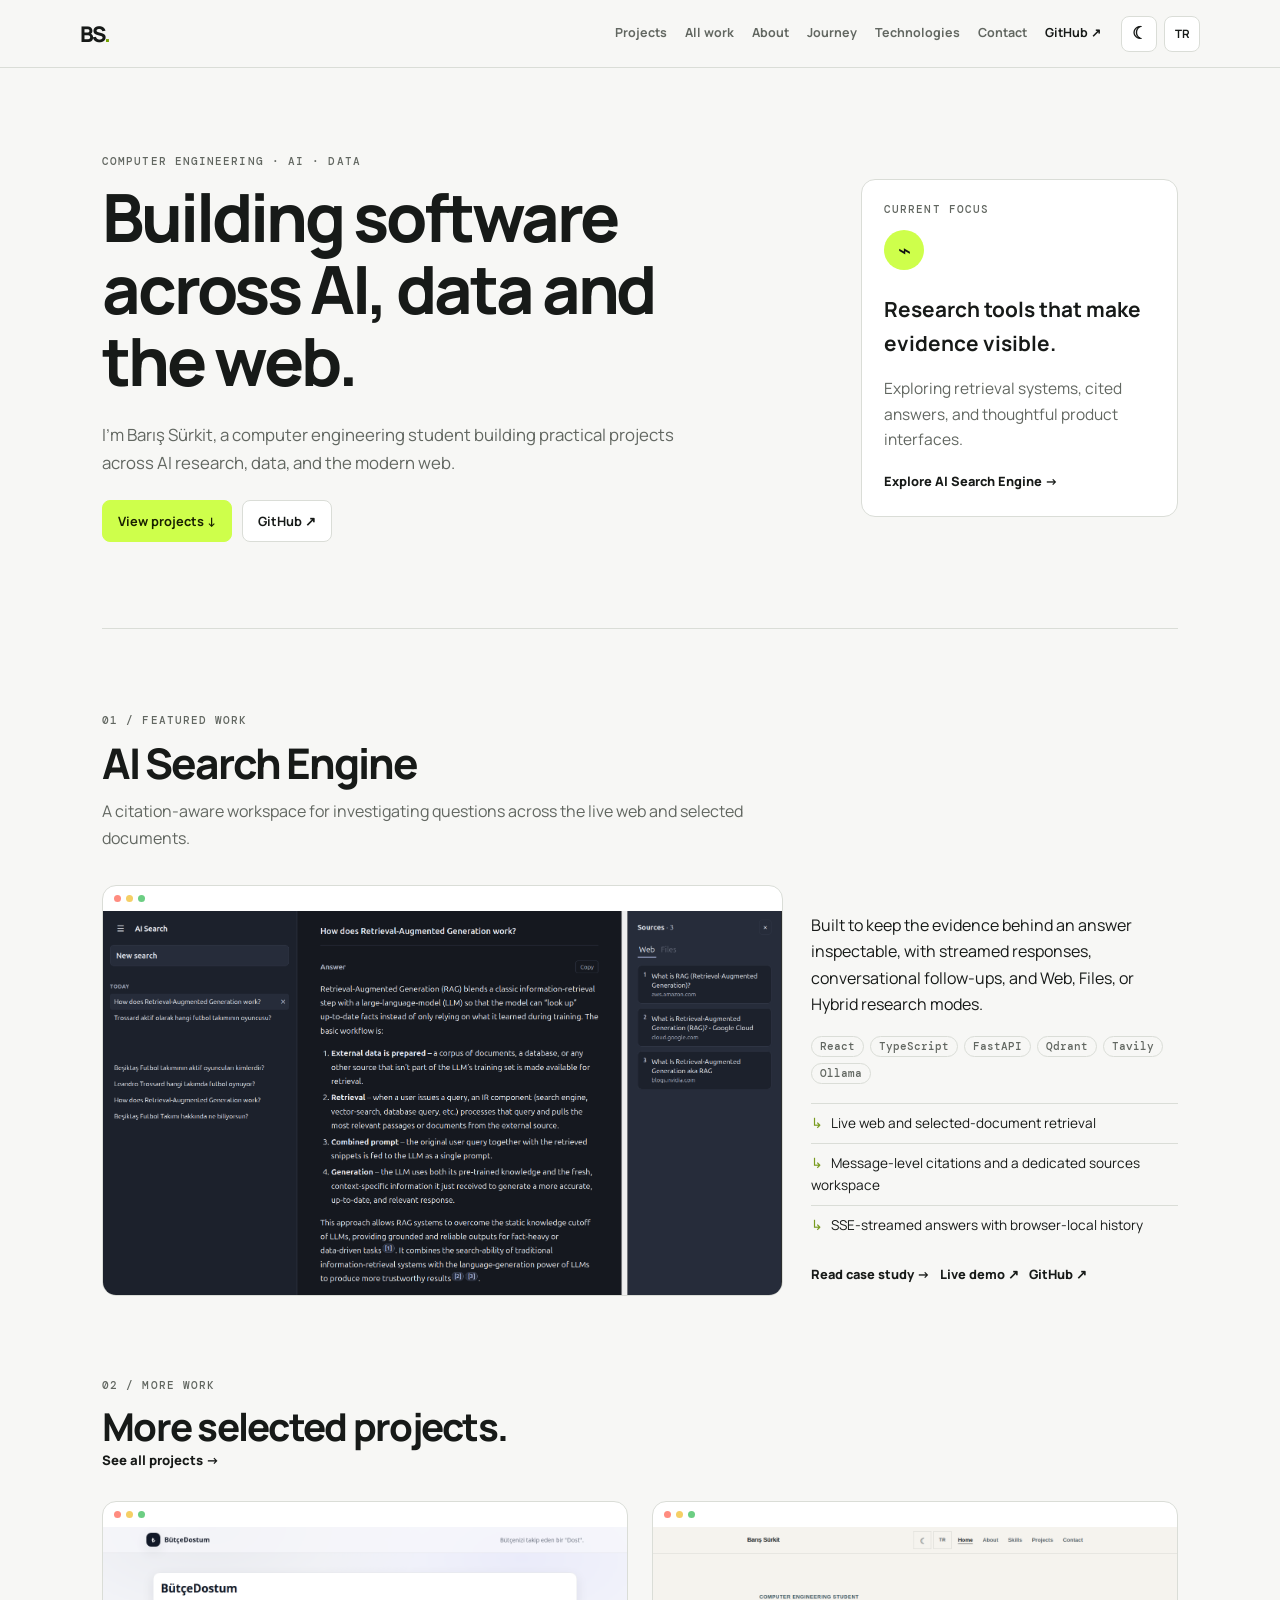
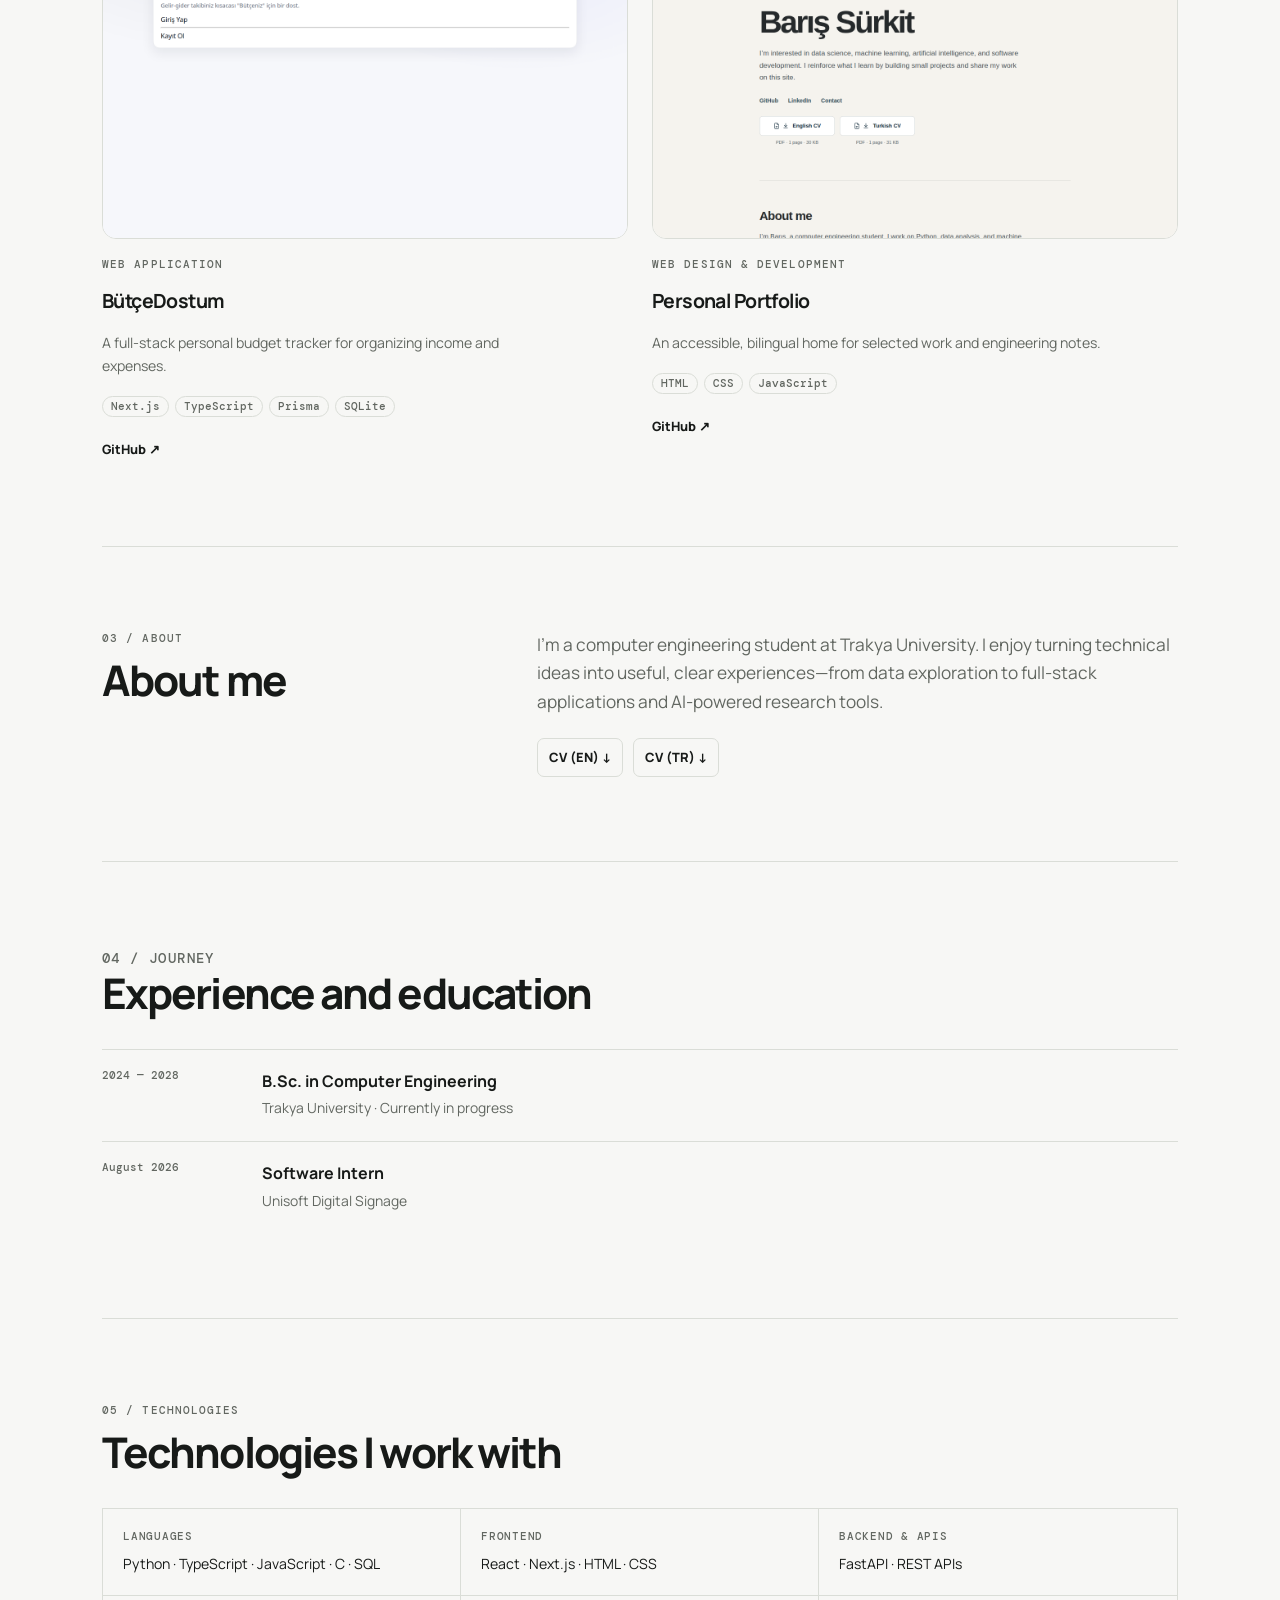
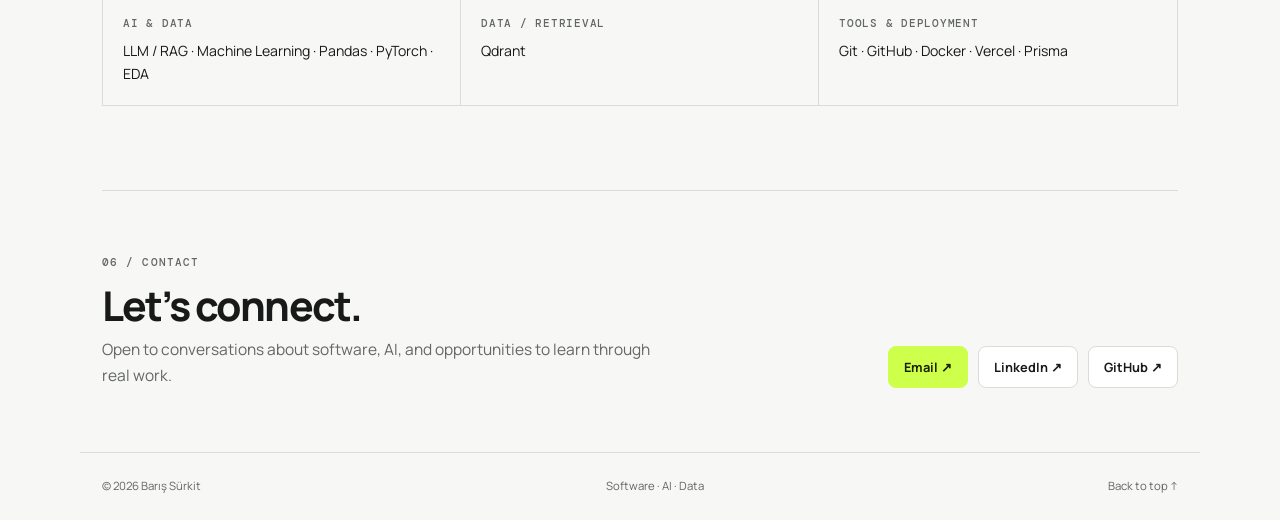
==== commit 3f692464: "fix: refine portfolio v2 visual system and content" ====
--- a/index.html
+++ b/index.html
@@ -1 +1,20 @@
-<!doctype html><html lang="en" data-theme="light"><head><meta charset="utf-8"><meta name="viewport" content="width=device-width,initial-scale=1"><meta name="description" content="Barış Sürkit builds software with AI, data, and modern web technologies." data-i18n-content="meta.description"><meta name="author" content="Barış Sürkit"><meta name="theme-color" content="#f7f7f5" data-theme-color><link rel="canonical" href="https://barissurkit.com/"><link rel="icon" href="favicon.svg" type="image/svg+xml"><meta property="og:type" content="website"><meta property="og:url" content="https://barissurkit.com/"><meta property="og:title" content="Barış Sürkit — Software, AI & Data" data-i18n-content="meta.title"><meta property="og:description" content="Selected work in AI, data, and modern software development." data-i18n-content="meta.description"><meta property="og:image" content="https://barissurkit.com/images/barissurkit.jpg"><meta name="twitter:card" content="summary_large_image"><script>try{const t=localStorage.getItem('portfolio-theme');document.documentElement.dataset.theme=t||(matchMedia('(prefers-color-scheme:dark)').matches?'dark':'light')}catch(e){}</script><link rel="stylesheet" href="style.css"><script src="script.js" defer></script><title data-page-title="meta.title">Barış Sürkit — Software, AI & Data</title><script type="application/ld+json">{"@context":"https://schema.org","@type":"Person","name":"Barış Sürkit","url":"https://barissurkit.com/","sameAs":["https://github.com/barissurkit","https://www.linkedin.com/in/bar%C4%B1%C5%9F-s%C3%BCrkit-748538320/"]}</script></head><body><a class="skip-link" href="#main">Skip to content</a><header class="header"><a class="brand" href="#top">BS<span>.</span></a><button class="menu-button" data-menu aria-expanded="false" aria-controls="navigation">Menu</button><nav id="navigation" class="nav" aria-label="Main navigation"><a href="#about" data-i18n="nav.about">About</a><a href="#journey" data-i18n="nav.journey">Journey</a><a href="#projects" data-i18n="nav.projects">Projects</a><a href="#stack" data-i18n="nav.stack">Stack</a><a href="projects/" data-i18n="nav.allProjects">All work</a><a class="nav-github" href="https://github.com/barissurkit" target="_blank" rel="noopener noreferrer">GitHub ↗</a></nav><div class="controls"><button data-theme-toggle aria-label="Switch theme">◐</button><button data-language-toggle aria-label="Switch to Turkish" lang="tr">TR</button></div></header><main id="main"><section class="hero" id="top"><div><p class="kicker" data-i18n="hero.kicker">SOFTWARE ENGINEERING · AI · DATA</p><h1>Building useful software<br>with <em>curiosity</em> and care.</h1><p class="lede" data-i18n="hero.copy">I’m Barış Sürkit, a computer engineering student building practical projects across AI research, data, and the modern web.</p><div class="actions"><a class="button primary" href="#projects" data-i18n="hero.projects">View projects ↓</a><a class="button" href="https://github.com/barissurkit" target="_blank" rel="noopener noreferrer">GitHub ↗</a></div></div><aside class="focus-card"><p class="kicker" data-i18n="focus.label">CURRENT FOCUS</p><div class="focus-mark">⌁</div><h2 data-i18n="focus.title">Research tools that make evidence visible.</h2><p data-i18n="focus.copy">Exploring retrieval systems, cited answers, and thoughtful product interfaces.</p><a href="projects/ai-search-engine/" data-i18n="focus.link">Explore AI Search Engine →</a></aside></section><section class="section featured" id="projects"><div class="section-head"><p class="kicker" data-i18n="featured.label">01 / FEATURED WORK</p><h2>AI Search Engine</h2><p data-i18n="featured.intro">A citation-aware workspace for investigating questions across the live web and selected documents.</p></div><article class="feature-grid"><a class="shot browser" href="projects/ai-search-engine/"><img src="images/projects/ai-search-engine.png" width="1767" height="999" fetchpriority="high" alt="AI Search Engine workspace with answer and sources" data-i18n-alt="ai.alt"></a><div class="feature-detail"><p data-i18n="featured.description">Built to keep the evidence behind an answer inspectable, with streamed responses, conversational follow-ups, and Web, Files, or Hybrid research modes.</p><ul class="tags"><li>React</li><li>TypeScript</li><li>FastAPI</li><li>Qdrant</li><li>Tavily</li><li>Ollama</li></ul><ul class="checklist"><li data-i18n="ai.one">Live web and selected-document retrieval</li><li data-i18n="ai.two">Message-level citations and a dedicated sources workspace</li><li data-i18n="ai.three">SSE-streamed answers with browser-local history</li></ul><div class="text-links"><a href="projects/ai-search-engine/" data-i18n="featured.case">Read case study →</a><a href="https://ai-search-engine-wine-three.vercel.app" target="_blank" rel="noopener noreferrer" data-i18n="featured.demo">Live demo ↗</a><a href="https://github.com/barissurkit/ai-search-engine" target="_blank" rel="noopener noreferrer">GitHub ↗</a></div></div></article><div class="section-head compact"><p class="kicker" data-i18n="other.label">02 / MORE WORK</p><h2 data-i18n="other.title">A few more things I’ve built.</h2><a href="projects/" data-i18n="other.link">See all projects →</a></div><div class="project-grid"><article class="project-card"><a class="shot browser" href="https://butcedostum.vercel.app/" target="_blank" rel="noopener noreferrer"><img src="images/projects/butcedostum.png" width="1280" height="760" loading="lazy" alt="BütçeDostum budget application login screen" data-i18n-alt="budget.alt"></a><p class="kicker">WEB APPLICATION</p><h3>BütçeDostum</h3><p data-i18n="budget.copy">A full-stack personal budget tracker for organizing income and expenses.</p><ul class="tags"><li>Next.js</li><li>TypeScript</li><li>Prisma</li><li>SQLite</li></ul><a href="https://github.com/barissurkit/butcedostum" target="_blank" rel="noopener noreferrer">GitHub ↗</a></article><article class="project-card"><a class="shot browser" href="projects/"><img src="images/projects/portfolio-site.png" width="1280" height="760" loading="lazy" alt="Portfolio website screenshot" data-i18n-alt="portfolio.alt"></a><p class="kicker">WEB DESIGN & DEVELOPMENT</p><h3 data-i18n="portfolio.title">Personal Portfolio</h3><p data-i18n="portfolio.copy">An accessible, bilingual home for selected work and engineering notes.</p><ul class="tags"><li>HTML</li><li>CSS</li><li>JavaScript</li></ul><a href="https://github.com/barissurkit/portfolio-site" target="_blank" rel="noopener noreferrer">GitHub ↗</a></article></div></section><section class="section split" id="about"><div><p class="kicker" data-i18n="about.label">03 / ABOUT</p><h2 data-i18n="about.title">Learning by shipping.</h2></div><div><p class="large-copy" data-i18n="about.copy">I’m a computer engineering student at Trakya University. I enjoy turning technical ideas into useful, clear experiences—from data exploration to full-stack applications and AI-powered research tools.</p><a class="text-arrow" href="Baris_Surkit_CV_EN.pdf" download data-i18n="about.cv">Download CV (EN) ↓</a></div></section><section class="section journey" id="journey"><p class="kicker" data-i18n="journey.label">04 / JOURNEY</p><h2 data-i18n="journey.title">Where I’m building from.</h2><ol><li><time>2024 — 2028</time><div><h3 data-i18n="journey.eduTitle">B.Sc. in Computer Engineering</h3><p data-i18n="journey.eduCopy">Trakya University · Currently in progress</p></div></li><li><time>2024 —</time><div><h3 data-i18n="journey.gdgTitle">Organization Team Lead</h3><p data-i18n="journey.gdgCopy">GDG on Campus Trakya University · Community events and technical meetups</p></div></li></ol></section><section class="section stack" id="stack"><p class="kicker" data-i18n="stack.label">05 / TOOLKIT</p><h2 data-i18n="stack.title">A practical technical foundation.</h2><div class="stack-grid"><div><h3 data-i18n="stack.lang">Languages</h3><p>Python · TypeScript · JavaScript · Java · C · SQL</p></div><div><h3 data-i18n="stack.ai">AI & Data</h3><p>LLM / RAG · Pandas · PyTorch · Machine Learning · EDA</p></div><div><h3 data-i18n="stack.web">Web & APIs</h3><p>React · Next.js · FastAPI · REST APIs · HTML · CSS</p></div><div><h3 data-i18n="stack.tools">Tools & Infrastructure</h3><p>Git · GitHub · Qdrant · Docker · Vercel · Prisma</p></div></div></section><section class="contact" id="contact"><p class="kicker" data-i18n="contact.label">06 / CONTACT</p><h2 data-i18n="contact.title">Let’s build something useful.</h2><p data-i18n="contact.copy">Open to conversations about software, AI, and opportunities to learn through real work.</p><div class="actions"><a class="button primary" href="mailto:barissurkitdev@gmail.com" data-i18n="contact.email">Email me ↗</a><a class="button" href="https://www.linkedin.com/in/bar%C4%B1%C5%9F-s%C3%BCrkit-748538320/" target="_blank" rel="noopener noreferrer">LinkedIn ↗</a></div></section></main><footer><span>© 2026 Barış Sürkit</span><span data-i18n="footer.role">Software · AI · Data</span><a href="#top" data-i18n="footer.top">Back to top ↑</a></footer></body></html>
+<!doctype html>
+<html lang="en" data-theme="light">
+<head>
+  <meta charset="utf-8"><meta name="viewport" content="width=device-width,initial-scale=1">
+  <meta name="description" content="Barış Sürkit builds software with AI, data, and modern web technologies." data-i18n-content="meta.description"><meta name="author" content="Barış Sürkit"><meta name="theme-color" content="#f7f7f5" data-theme-color>
+  <link rel="canonical" href="https://barissurkit.com/"><link rel="icon" href="favicon.svg" type="image/svg+xml">
+  <meta property="og:type" content="website"><meta property="og:url" content="https://barissurkit.com/"><meta property="og:title" content="Barış Sürkit — Software, AI & Data" data-i18n-content="meta.title"><meta property="og:description" content="Selected work in AI, data, and modern software development." data-i18n-content="meta.description"><meta property="og:image" content="https://barissurkit.com/images/barissurkit.jpg"><meta name="twitter:card" content="summary_large_image">
+  <script>try{const t=localStorage.getItem('portfolio-theme');document.documentElement.dataset.theme=t||(matchMedia('(prefers-color-scheme:dark)').matches?'dark':'light')}catch(e){}</script>
+  <link rel="stylesheet" href="style.css"><script src="script.js" defer></script><title data-page-title="meta.title">Barış Sürkit — Software, AI & Data</title>
+</head>
+<body><a class="skip-link" href="#main">Skip to content</a>
+<header class="header"><a class="brand" href="#top">BS<span>.</span></a><button class="menu-button" data-menu aria-expanded="false" aria-controls="navigation">Menu</button><nav id="navigation" class="nav" aria-label="Main navigation"><a href="#projects" data-i18n="nav.projects">Projects</a><a href="projects/" data-i18n="nav.allProjects">All work</a><a href="#about" data-i18n="nav.about">About</a><a href="#journey" data-i18n="nav.journey">Journey</a><a href="#stack" data-i18n="nav.stack">Technologies</a><a href="#contact" data-i18n="nav.contact">Contact</a><a class="nav-github" href="https://github.com/barissurkit" target="_blank" rel="noopener noreferrer">GitHub ↗</a></nav><div class="controls"><button data-theme-toggle aria-label="Switch to dark theme"><span data-theme-icon aria-hidden="true">☾</span></button><button data-language-toggle aria-label="Switch to Turkish" lang="tr">TR</button></div></header>
+<main id="main">
+  <section class="hero" id="top"><div><p class="kicker" data-i18n="hero.kicker">COMPUTER ENGINEERING · AI · DATA</p><h1 data-i18n="hero.title">Building software across AI, data and the web.</h1><p class="lede" data-i18n="hero.copy">I’m Barış Sürkit, a computer engineering student building practical projects across AI research, data, and the modern web.</p><div class="actions"><a class="button primary" href="#projects" data-i18n="hero.projects">View projects ↓</a><a class="button" href="https://github.com/barissurkit" target="_blank" rel="noopener noreferrer">GitHub ↗</a></div></div><aside class="focus-card"><p class="kicker" data-i18n="focus.label">CURRENT FOCUS</p><div class="focus-mark" aria-hidden="true">⌁</div><h2 data-i18n="focus.title">Research tools that make evidence visible.</h2><p data-i18n="focus.copy">Exploring retrieval systems, cited answers, and thoughtful product interfaces.</p><a href="projects/ai-search-engine/" data-i18n="focus.link">Explore AI Search Engine →</a></aside></section>
+  <section class="section featured" id="projects"><div class="section-head"><p class="kicker" data-i18n="featured.label">01 / FEATURED WORK</p><h2>AI Search Engine</h2><p data-i18n="featured.intro">A citation-aware workspace for investigating questions across the live web and selected documents.</p></div><article class="feature-grid"><a class="shot browser" href="projects/ai-search-engine/"><img src="images/projects/ai-search-engine.png" width="1767" height="999" fetchpriority="high" alt="AI Search Engine workspace with answer and sources" data-i18n-alt="ai.alt"></a><div class="feature-detail"><p data-i18n="featured.description">Built to keep the evidence behind an answer inspectable, with streamed responses, conversational follow-ups, and Web, Files, or Hybrid research modes.</p><ul class="tags"><li>React</li><li>TypeScript</li><li>FastAPI</li><li>Qdrant</li><li>Tavily</li><li>Ollama</li></ul><ul class="checklist"><li data-i18n="ai.one">Live web and selected-document retrieval</li><li data-i18n="ai.two">Message-level citations and a dedicated sources workspace</li><li data-i18n="ai.three">SSE-streamed answers with browser-local history</li></ul><div class="text-links"><a href="projects/ai-search-engine/" data-i18n="featured.case">Read case study →</a><a href="https://ai-search-engine-wine-three.vercel.app" target="_blank" rel="noopener noreferrer" data-i18n="featured.demo">Live demo ↗</a><a href="https://github.com/barissurkit/ai-search-engine" target="_blank" rel="noopener noreferrer">GitHub ↗</a></div></div></article><div class="section-head compact"><p class="kicker" data-i18n="other.label">02 / MORE WORK</p><h2 data-i18n="other.title">More selected projects.</h2><a href="projects/" data-i18n="other.link">See all projects →</a></div><div class="project-grid"><article class="project-card"><a class="shot browser" href="https://butcedostum.vercel.app/" target="_blank" rel="noopener noreferrer"><img src="images/projects/butcedostum.png" width="1280" height="760" loading="lazy" alt="BütçeDostum budget application login screen" data-i18n-alt="budget.alt"></a><p class="kicker" data-i18n="projects.budgetLabel">WEB APPLICATION</p><h3>BütçeDostum</h3><p data-i18n="budget.copy">A full-stack personal budget tracker for organizing income and expenses.</p><ul class="tags"><li>Next.js</li><li>TypeScript</li><li>Prisma</li><li>SQLite</li></ul><a href="https://github.com/barissurkit/butcedostum" target="_blank" rel="noopener noreferrer">GitHub ↗</a></article><article class="project-card"><a class="shot browser" href="projects/"><img src="images/projects/portfolio-site.png" width="1280" height="760" loading="lazy" alt="Portfolio website screenshot" data-i18n-alt="portfolio.alt"></a><p class="kicker" data-i18n="projects.portfolioLabel">WEB DESIGN & DEVELOPMENT</p><h3 data-i18n="portfolio.title">Personal Portfolio</h3><p data-i18n="portfolio.copy">An accessible, bilingual home for selected work and engineering notes.</p><ul class="tags"><li>HTML</li><li>CSS</li><li>JavaScript</li></ul><a href="https://github.com/barissurkit/portfolio-site" target="_blank" rel="noopener noreferrer">GitHub ↗</a></article></div></section>
+  <section class="section split" id="about"><div><p class="kicker" data-i18n="about.label">03 / ABOUT</p><h2 data-i18n="about.title">About me</h2></div><div><p class="large-copy" data-i18n="about.copy">I’m a computer engineering student at Trakya University. I enjoy turning technical ideas into useful, clear experiences—from data exploration to full-stack applications and AI-powered research tools.</p><div class="text-links cv-links"><a href="Baris_Surkit_CV_EN.pdf" download data-i18n="about.cvEn">CV (EN) ↓</a><a href="Baris_Surkit_CV_TR.pdf" download data-i18n="about.cvTr">CV (TR) ↓</a></div></div></section>
+  <section class="section journey" id="journey"><p class="kicker" data-i18n="journey.label">04 / JOURNEY</p><h2 data-i18n="journey.title">Experience and education</h2><ol><li><time>2024 — 2028</time><div><h3 data-i18n="journey.eduTitle">B.Sc. in Computer Engineering</h3><p data-i18n="journey.eduCopy">Trakya University · Currently in progress</p></div></li><li><time data-i18n="journey.internDate">August 2026</time><div><h3 data-i18n="journey.internTitle">Software Intern</h3><p>Unisoft Digital Signage</p></div></li></ol></section>
+  <section class="section stack" id="stack"><p class="kicker" data-i18n="stack.label">05 / TECHNOLOGIES</p><h2 data-i18n="stack.title">Technologies I work with</h2><div class="stack-grid"><div><h3 data-i18n="stack.lang">Languages</h3><p>Python · TypeScript · JavaScript · C · SQL</p></div><div><h3 data-i18n="stack.frontend">Frontend</h3><p>React · Next.js · HTML · CSS</p></div><div><h3 data-i18n="stack.backend">Backend & APIs</h3><p>FastAPI · REST APIs</p></div><div><h3 data-i18n="stack.ai">AI & Data</h3><p>LLM / RAG · Machine Learning · Pandas · PyTorch · EDA</p></div><div><h3 data-i18n="stack.retrieval">Data / Retrieval</h3><p>Qdrant</p></div><div><h3 data-i18n="stack.tools">Tools & Deployment</h3><p>Git · GitHub · Docker · Vercel · Prisma</p></div></div></section>
+  <section class="section contact" id="contact"><div><p class="kicker" data-i18n="contact.label">06 / CONTACT</p><h2 data-i18n="contact.title">Let’s connect.</h2><p data-i18n="contact.copy">Open to conversations about software, AI, and opportunities to learn through real work.</p></div><div class="actions"><a class="button primary" href="mailto:barissurkitdev@gmail.com" data-i18n="contact.email">Email ↗</a><a class="button" href="https://www.linkedin.com/in/bar%C4%B1%C5%9F-s%C3%BCrkit-748538320/" target="_blank" rel="noopener noreferrer">LinkedIn ↗</a><a class="button" href="https://github.com/barissurkit" target="_blank" rel="noopener noreferrer">GitHub ↗</a></div></section>
+</main><footer><span>© 2026 Barış Sürkit</span><span data-i18n="footer.role">Software · AI · Data</span><a href="#top" data-i18n="footer.top">Back to top ↑</a></footer></body></html>
--- a/style.css
+++ b/style.css
@@ -1,2 +1,3 @@
-@import url('https://fonts.googleapis.com/css2?family=DM+Mono:wght@400;500&family=Manrope:wght@400;500;600;700;800&family=Newsreader:opsz,wght@6..72,500;6..72,600&display=swap');
-:root{--bg:#f7f7f5;--surface:#fff;--ink:#161816;--muted:#626761;--line:#dcdfd9;--lime:#ceff4b;--accent:#214d41;--radius:18px;--max:1200px}[data-theme=dark]{--bg:#101211;--surface:#171a18;--ink:#f0f2ed;--muted:#abb1a9;--line:#303530;--lime:#d9ff67;--accent:#b8e5d8}*{box-sizing:border-box}html{scroll-behavior:smooth}body{margin:0;background:var(--bg);color:var(--ink);font:16px/1.65 Manrope,Arial,sans-serif}a{color:inherit;text-decoration:none}a:hover{text-decoration:underline;text-underline-offset:4px}.skip-link{position:absolute;left:1rem;top:-4rem;background:var(--lime);color:#111;padding:.6rem 1rem;z-index:3}.skip-link:focus{top:1rem}.header{position:sticky;top:0;z-index:2;height:76px;display:flex;align-items:center;gap:24px;padding:0 max(24px,calc((100vw - var(--max))/2));background:color-mix(in srgb,var(--bg) 90%,transparent);backdrop-filter:blur(12px);border-bottom:1px solid var(--line)}.brand{font:800 1.45rem/1 Manrope;letter-spacing:-.08em}.brand span{color:#76a600}.nav{display:flex;gap:24px;margin-left:auto;font-size:.84rem;font-weight:700}.nav a{color:var(--muted)}.nav a:hover{color:var(--ink);text-decoration:none}.nav-github{color:var(--ink)!important}.controls{display:flex;gap:8px}.controls button,.menu-button{border:1px solid var(--line);background:transparent;color:var(--ink);border-radius:8px;min-width:36px;height:36px;font:700 .72rem Manrope;cursor:pointer}.controls button:hover,.menu-button:hover{background:var(--surface)}.menu-button{display:none}main{max-width:var(--max);margin:auto;padding:0 24px}.hero{min-height:calc(100vh - 76px);display:grid;grid-template-columns:1.55fr .8fr;align-items:center;gap:8vw;padding:80px 0}.kicker{margin:0 0 16px;color:var(--muted);font:500 .7rem/1.3 'DM Mono',monospace;letter-spacing:.1em}.hero h1,.section h2,.contact h2{font:600 clamp(3rem,7vw,6.3rem)/.98 Newsreader,Georgia,serif;letter-spacing:-.06em;margin:0}.hero h1 em{font-weight:500;color:var(--accent)}.lede{max-width:580px;margin:30px 0;color:var(--muted);font-size:1.12rem}.actions,.text-links{display:flex;align-items:center;gap:12px;flex-wrap:wrap}.button{display:inline-flex;padding:12px 17px;border:1px solid var(--line);border-radius:9px;font-weight:700;font-size:.83rem}.button:hover{text-decoration:none;transform:translateY(-2px)}.primary{background:var(--lime);border-color:var(--lime);color:#182000}.focus-card{align-self:center;border:1px solid var(--line);border-radius:var(--radius);padding:26px;background:var(--surface)}.focus-mark{width:48px;height:48px;display:grid;place-items:center;border-radius:50%;background:var(--lime);color:#111;font-size:1.7rem}.focus-card h2{font:600 1.55rem/1.13 Newsreader,serif;margin:32px 0 12px;letter-spacing:-.035em}.focus-card p:not(.kicker){font-size:.9rem;color:var(--muted)}.focus-card a,.project-card>a,.text-links a,.text-arrow{font-weight:800;font-size:.82rem}.section{padding:120px 0;border-top:1px solid var(--line)}.section-head{max-width:680px;margin-bottom:46px}.section-head h2{font-size:clamp(2.7rem,5vw,4.5rem)}.section-head>p:not(.kicker){color:var(--muted);font-size:1.05rem}.feature-grid{display:grid;grid-template-columns:1.28fr .72fr;gap:32px;align-items:center}.shot{overflow:hidden;border-radius:var(--radius);display:block;background:var(--surface);border:1px solid var(--line)}.browser{padding-top:27px;position:relative}.browser:before{content:'';position:absolute;top:10px;left:12px;width:7px;height:7px;border-radius:50%;background:#ff8c80;box-shadow:12px 0 #f5cf65,24px 0 #6cce83}.shot img{width:100%;height:auto;display:block;transition:transform .4s ease}.shot:hover img{transform:scale(1.02)}.feature-detail>p{font-size:1.05rem}.tags{display:flex;flex-wrap:wrap;gap:7px;padding:0;margin:24px 0;list-style:none}.tags li{padding:3px 9px;border:1px solid var(--line);border-radius:100px;color:var(--muted);font:500 .68rem 'DM Mono',monospace}.checklist{padding:0;margin:0 0 26px;list-style:none}.checklist li{padding:10px 0;border-top:1px solid var(--line);font-size:.88rem}.checklist li:before{content:'↳';padding-right:9px;color:#789a1e}.compact{margin:130px 0 36px}.compact h2{font-size:clamp(2.2rem,4vw,3.5rem)}.compact>a{font-weight:800;font-size:.85rem}.project-grid{display:grid;grid-template-columns:repeat(2,1fr);gap:26px}.project-card{padding:0 0 10px}.project-card .kicker{margin-top:22px}.project-card h3{margin:0;font-size:1.35rem;letter-spacing:-.04em}.project-card p:not(.kicker){color:var(--muted);max-width:440px;font-size:.9rem}.split{display:grid;grid-template-columns:1fr 1fr;gap:8vw}.split h2{font-size:clamp(3rem,5vw,4.7rem)}.large-copy{margin:0 0 28px;font-size:1.15rem;color:var(--muted)}.journey h2,.stack h2{font-size:clamp(2.8rem,5vw,4.4rem);margin-bottom:48px}.journey ol{list-style:none;padding:0;margin:0}.journey li{display:grid;grid-template-columns:180px 1fr;border-top:1px solid var(--line);padding:22px 0}.journey time{font:500 .72rem 'DM Mono',monospace;color:var(--muted)}.journey h3{margin:0;font-size:1.05rem}.journey p{margin:4px 0;color:var(--muted);font-size:.9rem}.stack-grid{display:grid;grid-template-columns:repeat(2,1fr);border:1px solid var(--line);border-bottom:0}.stack-grid div{padding:24px;border-right:1px solid var(--line);border-bottom:1px solid var(--line)}.stack-grid div:nth-child(even){border-right:0}.stack-grid h3{margin:0;font:500 .7rem 'DM Mono',monospace;color:var(--muted);text-transform:uppercase;letter-spacing:.08em}.stack-grid p{margin:10px 0 0;font-size:.93rem}.contact{margin:0 -24px;padding:110px max(24px,calc((100vw - var(--max))/2));background:var(--accent);color:#f6fff4}.contact h2{max-width:760px}.contact>p:not(.kicker){max-width:550px;font-size:1.05rem;color:#e0eee4}.contact .kicker{color:#d2e6d6}footer{max-width:var(--max);margin:auto;padding:26px 24px;display:flex;justify-content:space-between;gap:12px;font-size:.72rem;color:var(--muted)}:focus-visible{outline:3px solid #92b82d;outline-offset:3px}@media(max-width:760px){.header{height:66px;padding:0 18px}.menu-button{display:block;margin-left:auto}.nav{display:none;position:absolute;top:66px;left:0;right:0;padding:18px;background:var(--bg);border-bottom:1px solid var(--line);flex-direction:column;gap:14px}.nav.open{display:flex}.hero{grid-template-columns:1fr;min-height:auto;padding:80px 0}.focus-card{max-width:480px}.section{padding:80px 0}.feature-grid,.split{grid-template-columns:1fr;gap:28px}.compact{margin-top:85px}.project-grid{grid-template-columns:1fr}.journey li{grid-template-columns:1fr;gap:6px}.stack-grid{grid-template-columns:1fr}.stack-grid div{border-right:0}footer{flex-wrap:wrap}.hero h1{font-size:clamp(3rem,15vw,4.4rem)}}@media(prefers-reduced-motion:reduce){html{scroll-behavior:auto}*,*:before,*:after{transition:none!important;animation:none!important}}
+@import url('https://fonts.googleapis.com/css2?family=DM+Mono:wght@400;500&family=Manrope:wght@400;500;600;700;800&display=swap');
+@import url('refinement.css');
+:root{--bg:#f7f7f5;--surface:#fff;--ink:#171a18;--muted:#626761;--line:#daddd7;--lime:#ceff4b;--accent:#235347;--radius:14px;--max:1120px}[data-theme=dark]{--bg:#101211;--surface:#171a18;--ink:#f1f3ef;--muted:#abb1a9;--line:#303530;--lime:#d9ff67;--accent:#a8dfcf}*{box-sizing:border-box}html{scroll-behavior:smooth;overflow-x:hidden}body{margin:0;background:var(--bg);color:var(--ink);font:15.5px/1.65 Manrope,Arial,sans-serif;overflow-wrap:anywhere}a{color:inherit;text-decoration:none}a:hover{text-decoration:underline;text-underline-offset:4px}.skip-link{position:absolute;left:1rem;top:-5rem;z-index:5;padding:.6rem 1rem;background:var(--lime);color:#111}.skip-link:focus{top:1rem}.header{position:sticky;top:0;z-index:3;height:68px;display:flex;align-items:center;gap:20px;padding:0 max(22px,calc((100vw - var(--max))/2));background:color-mix(in srgb,var(--bg) 92%,transparent);backdrop-filter:blur(12px);border-bottom:1px solid var(--line)}.brand{font-weight:800;font-size:1.35rem;letter-spacing:-.08em}.brand span{color:#75a300}.nav{display:flex;align-items:center;gap:18px;margin-left:auto;font-size:.78rem;font-weight:700;white-space:nowrap}.nav a{color:var(--muted)}.nav a:hover{color:var(--ink);text-decoration:none}.nav-github{color:var(--ink)!important}.controls{display:flex;gap:7px}.controls button,.menu-button{display:grid;place-items:center;min-width:36px;height:36px;padding:0 9px;border:1px solid var(--line);border-radius:8px;background:var(--surface);color:var(--ink);font:700 .72rem Manrope;cursor:pointer}.controls button:hover,.menu-button:hover{border-color:var(--muted)}[data-theme-icon]{font-size:1.05rem;line-height:1}.menu-button{display:none}main{max-width:var(--max);margin:auto;padding:0 22px}.hero{min-height:560px;display:grid;grid-template-columns:1.45fr .7fr;align-items:center;gap:8vw;padding:72px 0}.kicker{margin:0 0 13px;color:var(--muted);font:500 .68rem/1.35 'DM Mono',monospace;letter-spacing:.1em}.hero h1,.section h2,.contact h2{margin:0;font-family:Manrope,Arial,sans-serif;font-weight:750;line-height:1.08;letter-spacing:-.045em}.hero h1{max-width:720px;font-size:clamp(2.65rem,5.2vw,4.6rem)}.lede{max-width:590px;margin:24px 0;color:var(--muted);font-size:1.05rem}.actions,.text-links{display:flex;align-items:center;flex-wrap:wrap;gap:10px}.button{display:inline-flex;align-items:center;min-height:42px;padding:9px 15px;border:1px solid var(--line);border-radius:8px;background:var(--surface);font-size:.8rem;font-weight:700}.button:hover{text-decoration:none;transform:translateY(-1px)}.primary{background:var(--lime);border-color:var(--lime);color:#182000}.focus-card{border:1px solid var(--line);border-radius:var(--radius);padding:22px;background:var(--surface)}.focus-mark{width:40px;height:40px;display:grid;place-items:center;border-radius:50%;background:var(--lime);color:#111;font-size:1.35rem}.focus-card h2{margin:22px 0 9px;font-size:1.3rem}.focus-card p:not(.kicker),.section-head>p:not(.kicker),.project-card p:not(.kicker){color:var(--muted)}.focus-card a,.project-card>a,.text-links a{font-size:.8rem;font-weight:800}.section{padding:84px 0;border-top:1px solid var(--line)}.section-head{max-width:680px;margin-bottom:34px}.section h2{font-size:clamp(1.85rem,3.3vw,2.75rem)}.section-head>p:not(.kicker){margin:12px 0 0;font-size:1rem}.feature-grid{display:grid;grid-template-columns:1.3fr .7fr;gap:28px;align-items:center}.shot{overflow:hidden;display:block;border:1px solid var(--line);border-radius:var(--radius);background:var(--surface)}.browser{position:relative;padding-top:25px}.browser:before{content:'';position:absolute;top:9px;left:11px;width:7px;height:7px;border-radius:50%;background:#ff8c80;box-shadow:12px 0 #f5cf65,24px 0 #6cce83}.shot img{display:block;width:100%;height:auto;transition:transform .35s ease}.shot:hover img{transform:scale(1.015)}.feature-detail>p{font-size:1rem}.tags{display:flex;flex-wrap:wrap;gap:6px;padding:0;margin:19px 0;list-style:none}.tags li{padding:3px 8px;border:1px solid var(--line);border-radius:99px;color:var(--muted);font:500 .66rem 'DM Mono',monospace}.checklist{padding:0;margin:0 0 20px;list-style:none}.checklist li{padding:8px 0;border-top:1px solid var(--line);font-size:.85rem}.checklist li:before{content:'↳';padding-right:8px;color:#789a1e}.compact{margin:82px 0 28px}.compact h2{font-size:clamp(1.7rem,3vw,2.4rem)}.compact>a{font-size:.82rem;font-weight:800}.project-grid{display:grid;grid-template-columns:repeat(2,minmax(0,1fr));gap:24px}.project-card .kicker{margin-top:18px}.project-card h3{margin:0;font-size:1.22rem;letter-spacing:-.03em}.project-card p:not(.kicker){max-width:460px;font-size:.88rem}.split{display:grid;grid-template-columns:.7fr 1.3fr;gap:7vw}.large-copy{margin:0 0 22px;color:var(--muted);font-size:1.08rem}.cv-links a{padding:8px 11px;border:1px solid var(--line);border-radius:7px}.journey h2,.stack h2{margin-bottom:32px}.journey ol{list-style:none;padding:0;margin:0}.journey li{display:grid;grid-template-columns:160px 1fr;padding:18px 0;border-top:1px solid var(--line)}.journey time{color:var(--muted);font:500 .7rem 'DM Mono',monospace}.journey h3{margin:0;font-size:1rem}.journey p{margin:3px 0;color:var(--muted);font-size:.87rem}.stack-grid{display:grid;grid-template-columns:repeat(3,minmax(0,1fr));border:1px solid var(--line);border-bottom:0}.stack-grid div{padding:20px;border-right:1px solid var(--line);border-bottom:1px solid var(--line)}.stack-grid div:nth-child(3n){border-right:0}.stack-grid h3{margin:0;color:var(--muted);font:500 .67rem 'DM Mono',monospace;text-transform:uppercase;letter-spacing:.07em}.stack-grid p{margin:9px 0 0;font-size:.88rem}.contact{display:flex;align-items:flex-end;justify-content:space-between;gap:36px;padding-block:64px;background:transparent;color:var(--ink)}.contact h2{font-size:clamp(1.8rem,3.2vw,2.6rem)}.contact p:not(.kicker){max-width:570px;margin:10px 0 0;color:var(--muted)}footer{max-width:var(--max);margin:auto;padding:24px 22px;display:flex;justify-content:space-between;gap:12px;border-top:1px solid var(--line);color:var(--muted);font-size:.71rem}:focus-visible{outline:3px solid #8faf2a;outline-offset:3px}@media(max-width:920px){.nav{gap:11px;font-size:.72rem}.hero{grid-template-columns:1.2fr .8fr;gap:5vw}.stack-grid{grid-template-columns:repeat(2,minmax(0,1fr))}.stack-grid div:nth-child(3n){border-right:1px solid var(--line)}.stack-grid div:nth-child(even){border-right:0}}@media(max-width:760px){.header{height:62px;padding:0 16px}.menu-button{display:grid;margin-left:auto}.nav{display:none;position:absolute;top:62px;left:0;right:0;padding:16px;background:var(--bg);border-bottom:1px solid var(--line);flex-direction:column;align-items:flex-start;gap:12px;white-space:normal}.nav.open{display:flex}.hero{min-height:auto;grid-template-columns:1fr;gap:32px;padding:58px 0}.hero h1{font-size:clamp(2.3rem,11vw,3.25rem)}.section{padding:62px 0}.feature-grid,.split{grid-template-columns:1fr;gap:24px}.compact{margin-top:62px}.project-grid{grid-template-columns:1fr}.journey li{grid-template-columns:1fr;gap:5px}.stack-grid{grid-template-columns:1fr}.stack-grid div,.stack-grid div:nth-child(3n){border-right:0}.contact{align-items:flex-start;flex-direction:column;gap:22px;padding-block:50px}footer{flex-wrap:wrap}}@media(max-width:420px){main{padding-inline:16px}.actions .button{flex:1;justify-content:center}.hero h1{font-size:2.35rem}}@media(prefers-reduced-motion:reduce){html{scroll-behavior:auto}*,*:before,*:after{transition:none!important;animation:none!important}}
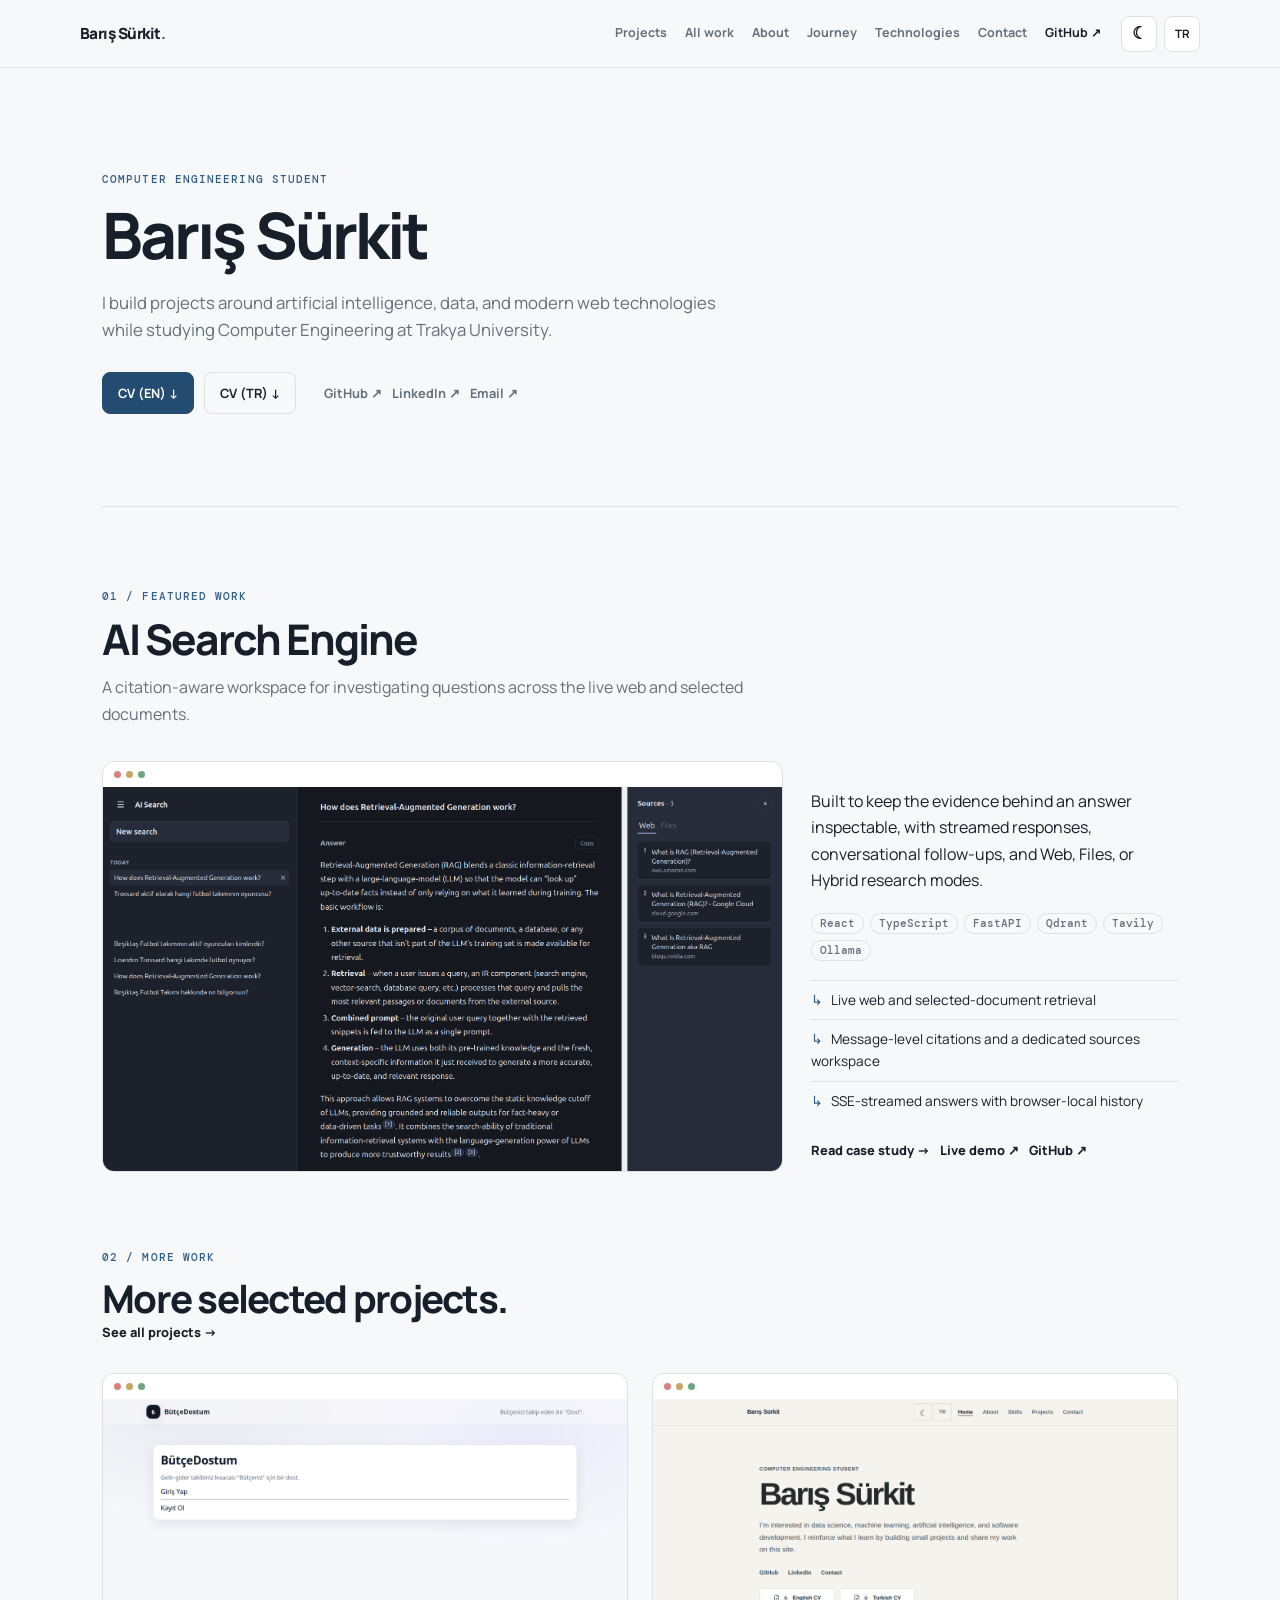
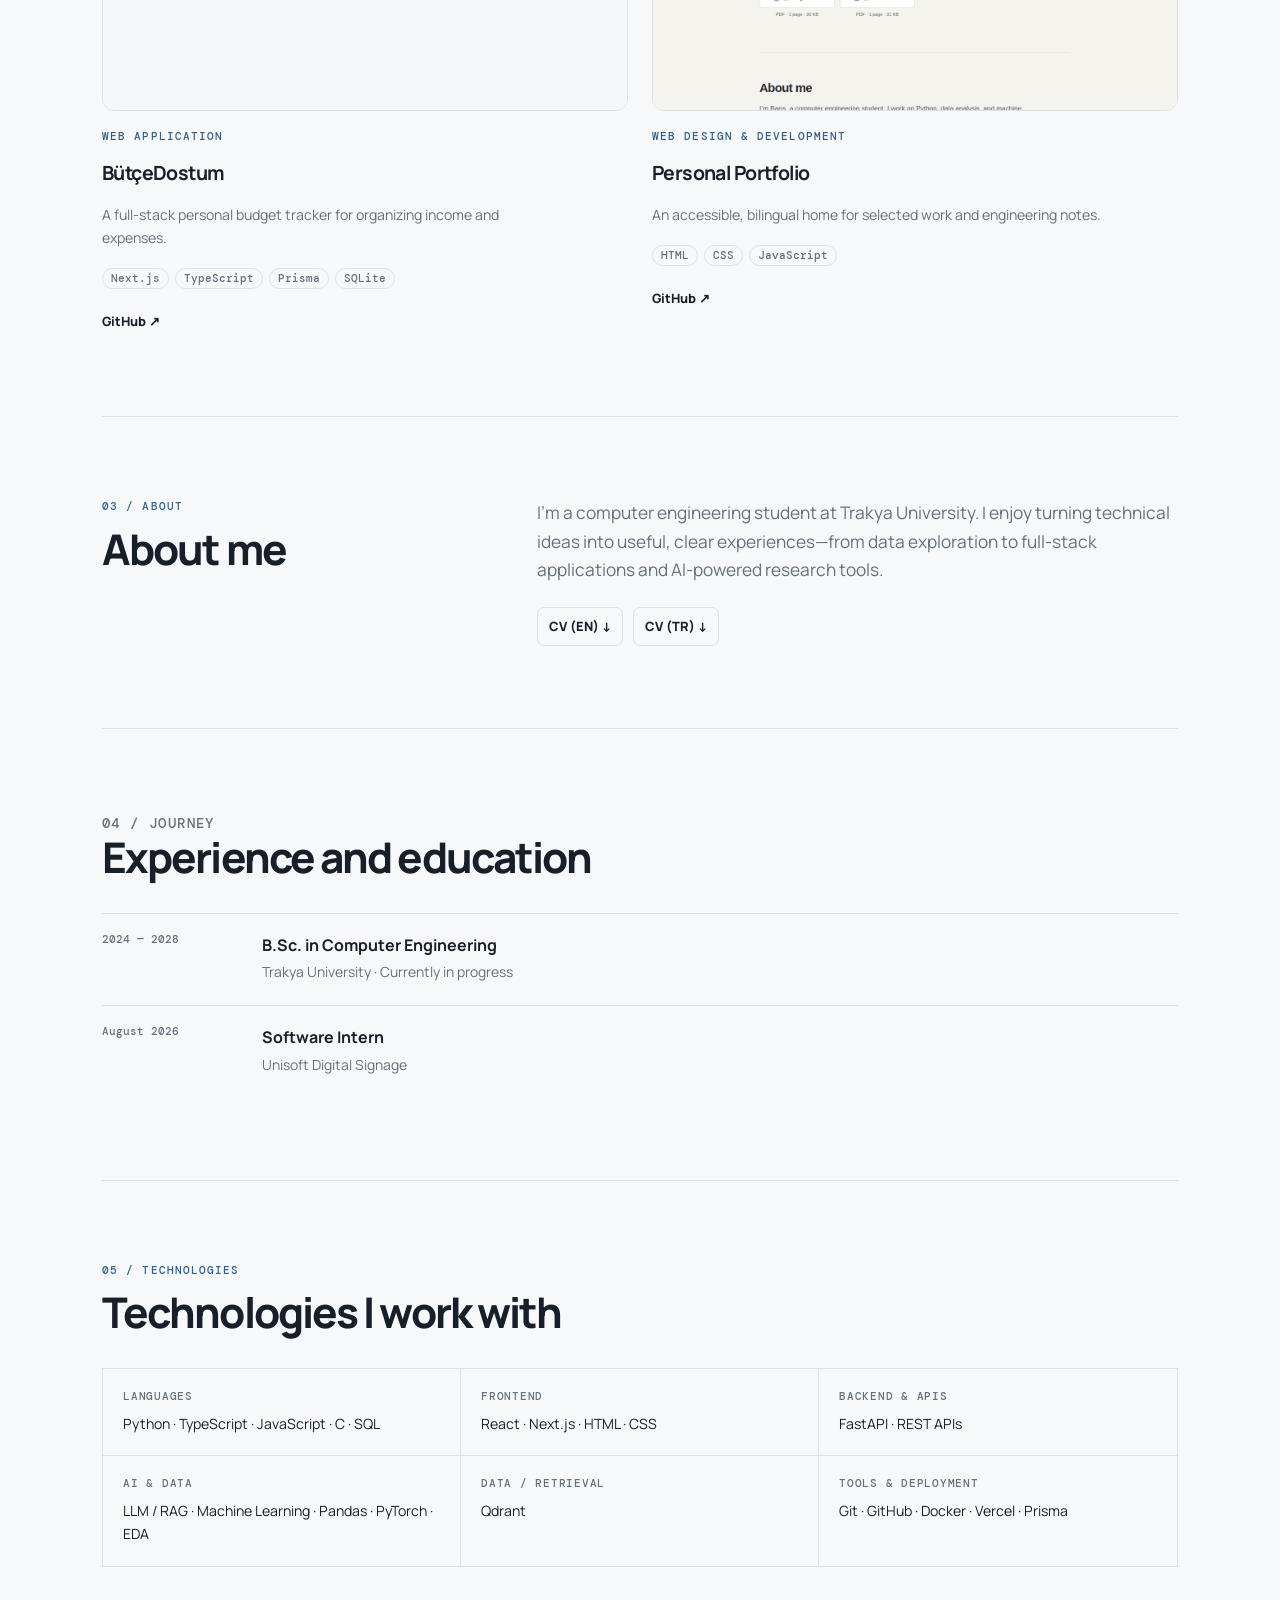
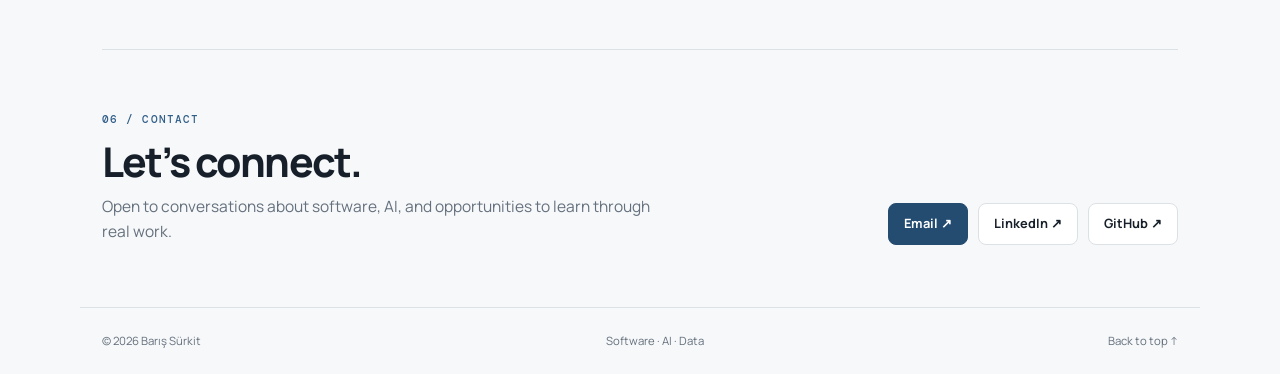
==== commit e5fdb162: "fix: refine portfolio hero and localization" ====
--- a/index.html
+++ b/index.html
@@ -9,9 +9,9 @@
   <link rel="stylesheet" href="style.css"><script src="script.js" defer></script><title data-page-title="meta.title">Barış Sürkit — Software, AI & Data</title>
 </head>
 <body><a class="skip-link" href="#main">Skip to content</a>
-<header class="header"><a class="brand" href="#top">BS<span>.</span></a><button class="menu-button" data-menu aria-expanded="false" aria-controls="navigation">Menu</button><nav id="navigation" class="nav" aria-label="Main navigation"><a href="#projects" data-i18n="nav.projects">Projects</a><a href="projects/" data-i18n="nav.allProjects">All work</a><a href="#about" data-i18n="nav.about">About</a><a href="#journey" data-i18n="nav.journey">Journey</a><a href="#stack" data-i18n="nav.stack">Technologies</a><a href="#contact" data-i18n="nav.contact">Contact</a><a class="nav-github" href="https://github.com/barissurkit" target="_blank" rel="noopener noreferrer">GitHub ↗</a></nav><div class="controls"><button data-theme-toggle aria-label="Switch to dark theme"><span data-theme-icon aria-hidden="true">☾</span></button><button data-language-toggle aria-label="Switch to Turkish" lang="tr">TR</button></div></header>
+<header class="header"><a class="brand" href="#top">Barış Sürkit<span>.</span></a><button class="menu-button" data-menu aria-expanded="false" aria-controls="navigation">Menu</button><nav id="navigation" class="nav" aria-label="Main navigation"><a href="#projects" data-i18n="nav.projects">Projects</a><a href="projects/" data-i18n="nav.allProjects">All work</a><a href="#about" data-i18n="nav.about">About</a><a href="#journey" data-i18n="nav.journey">Journey</a><a href="#stack" data-i18n="nav.stack">Technologies</a><a href="#contact" data-i18n="nav.contact">Contact</a><a class="nav-github" href="https://github.com/barissurkit" target="_blank" rel="noopener noreferrer">GitHub ↗</a></nav><div class="controls"><button data-theme-toggle aria-label="Switch to dark theme"><span data-theme-icon aria-hidden="true">☾</span></button><button data-language-toggle aria-label="Switch to Turkish" lang="tr">TR</button></div></header>
 <main id="main">
-  <section class="hero" id="top"><div><p class="kicker" data-i18n="hero.kicker">COMPUTER ENGINEERING · AI · DATA</p><h1 data-i18n="hero.title">Building software across AI, data and the web.</h1><p class="lede" data-i18n="hero.copy">I’m Barış Sürkit, a computer engineering student building practical projects across AI research, data, and the modern web.</p><div class="actions"><a class="button primary" href="#projects" data-i18n="hero.projects">View projects ↓</a><a class="button" href="https://github.com/barissurkit" target="_blank" rel="noopener noreferrer">GitHub ↗</a></div></div><aside class="focus-card"><p class="kicker" data-i18n="focus.label">CURRENT FOCUS</p><div class="focus-mark" aria-hidden="true">⌁</div><h2 data-i18n="focus.title">Research tools that make evidence visible.</h2><p data-i18n="focus.copy">Exploring retrieval systems, cited answers, and thoughtful product interfaces.</p><a href="projects/ai-search-engine/" data-i18n="focus.link">Explore AI Search Engine →</a></aside></section>
+  <section class="hero personal-hero" id="top"><p class="kicker" data-i18n="hero.role">COMPUTER ENGINEERING STUDENT</p><h1>Barış Sürkit</h1><p class="lede" data-i18n="hero.intro">I build projects around artificial intelligence, data, and modern web technologies while studying Computer Engineering at Trakya University.</p><div class="hero-groups"><div class="actions cv-actions"><a class="button primary" href="Baris_Surkit_CV_EN.pdf" download data-i18n="about.cvEn">CV (EN) ↓</a><a class="button secondary" href="Baris_Surkit_CV_TR.pdf" download data-i18n="about.cvTr">CV (TR) ↓</a></div><nav class="social-links" aria-label="Professional profiles"><a href="https://github.com/barissurkit" target="_blank" rel="me noopener noreferrer">GitHub ↗</a><a href="https://www.linkedin.com/in/bar%C4%B1%C5%9F-s%C3%BCrkit-748538320/" target="_blank" rel="me noopener noreferrer">LinkedIn ↗</a><a href="mailto:barissurkitdev@gmail.com" data-i18n="contact.email">Email ↗</a></nav></div></section>
   <section class="section featured" id="projects"><div class="section-head"><p class="kicker" data-i18n="featured.label">01 / FEATURED WORK</p><h2>AI Search Engine</h2><p data-i18n="featured.intro">A citation-aware workspace for investigating questions across the live web and selected documents.</p></div><article class="feature-grid"><a class="shot browser" href="projects/ai-search-engine/"><img src="images/projects/ai-search-engine.png" width="1767" height="999" fetchpriority="high" alt="AI Search Engine workspace with answer and sources" data-i18n-alt="ai.alt"></a><div class="feature-detail"><p data-i18n="featured.description">Built to keep the evidence behind an answer inspectable, with streamed responses, conversational follow-ups, and Web, Files, or Hybrid research modes.</p><ul class="tags"><li>React</li><li>TypeScript</li><li>FastAPI</li><li>Qdrant</li><li>Tavily</li><li>Ollama</li></ul><ul class="checklist"><li data-i18n="ai.one">Live web and selected-document retrieval</li><li data-i18n="ai.two">Message-level citations and a dedicated sources workspace</li><li data-i18n="ai.three">SSE-streamed answers with browser-local history</li></ul><div class="text-links"><a href="projects/ai-search-engine/" data-i18n="featured.case">Read case study →</a><a href="https://ai-search-engine-wine-three.vercel.app" target="_blank" rel="noopener noreferrer" data-i18n="featured.demo">Live demo ↗</a><a href="https://github.com/barissurkit/ai-search-engine" target="_blank" rel="noopener noreferrer">GitHub ↗</a></div></div></article><div class="section-head compact"><p class="kicker" data-i18n="other.label">02 / MORE WORK</p><h2 data-i18n="other.title">More selected projects.</h2><a href="projects/" data-i18n="other.link">See all projects →</a></div><div class="project-grid"><article class="project-card"><a class="shot browser" href="https://butcedostum.vercel.app/" target="_blank" rel="noopener noreferrer"><img src="images/projects/butcedostum.png" width="1280" height="760" loading="lazy" alt="BütçeDostum budget application login screen" data-i18n-alt="budget.alt"></a><p class="kicker" data-i18n="projects.budgetLabel">WEB APPLICATION</p><h3>BütçeDostum</h3><p data-i18n="budget.copy">A full-stack personal budget tracker for organizing income and expenses.</p><ul class="tags"><li>Next.js</li><li>TypeScript</li><li>Prisma</li><li>SQLite</li></ul><a href="https://github.com/barissurkit/butcedostum" target="_blank" rel="noopener noreferrer">GitHub ↗</a></article><article class="project-card"><a class="shot browser" href="projects/"><img src="images/projects/portfolio-site.png" width="1280" height="760" loading="lazy" alt="Portfolio website screenshot" data-i18n-alt="portfolio.alt"></a><p class="kicker" data-i18n="projects.portfolioLabel">WEB DESIGN & DEVELOPMENT</p><h3 data-i18n="portfolio.title">Personal Portfolio</h3><p data-i18n="portfolio.copy">An accessible, bilingual home for selected work and engineering notes.</p><ul class="tags"><li>HTML</li><li>CSS</li><li>JavaScript</li></ul><a href="https://github.com/barissurkit/portfolio-site" target="_blank" rel="noopener noreferrer">GitHub ↗</a></article></div></section>
   <section class="section split" id="about"><div><p class="kicker" data-i18n="about.label">03 / ABOUT</p><h2 data-i18n="about.title">About me</h2></div><div><p class="large-copy" data-i18n="about.copy">I’m a computer engineering student at Trakya University. I enjoy turning technical ideas into useful, clear experiences—from data exploration to full-stack applications and AI-powered research tools.</p><div class="text-links cv-links"><a href="Baris_Surkit_CV_EN.pdf" download data-i18n="about.cvEn">CV (EN) ↓</a><a href="Baris_Surkit_CV_TR.pdf" download data-i18n="about.cvTr">CV (TR) ↓</a></div></div></section>
   <section class="section journey" id="journey"><p class="kicker" data-i18n="journey.label">04 / JOURNEY</p><h2 data-i18n="journey.title">Experience and education</h2><ol><li><time>2024 — 2028</time><div><h3 data-i18n="journey.eduTitle">B.Sc. in Computer Engineering</h3><p data-i18n="journey.eduCopy">Trakya University · Currently in progress</p></div></li><li><time data-i18n="journey.internDate">August 2026</time><div><h3 data-i18n="journey.internTitle">Software Intern</h3><p>Unisoft Digital Signage</p></div></li></ol></section>
--- a/style.css
+++ b/style.css
@@ -1,3 +1,3 @@
 @import url('https://fonts.googleapis.com/css2?family=DM+Mono:wght@400;500&family=Manrope:wght@400;500;600;700;800&display=swap');
-@import url('refinement.css');
-:root{--bg:#f7f7f5;--surface:#fff;--ink:#171a18;--muted:#626761;--line:#daddd7;--lime:#ceff4b;--accent:#235347;--radius:14px;--max:1120px}[data-theme=dark]{--bg:#101211;--surface:#171a18;--ink:#f1f3ef;--muted:#abb1a9;--line:#303530;--lime:#d9ff67;--accent:#a8dfcf}*{box-sizing:border-box}html{scroll-behavior:smooth;overflow-x:hidden}body{margin:0;background:var(--bg);color:var(--ink);font:15.5px/1.65 Manrope,Arial,sans-serif;overflow-wrap:anywhere}a{color:inherit;text-decoration:none}a:hover{text-decoration:underline;text-underline-offset:4px}.skip-link{position:absolute;left:1rem;top:-5rem;z-index:5;padding:.6rem 1rem;background:var(--lime);color:#111}.skip-link:focus{top:1rem}.header{position:sticky;top:0;z-index:3;height:68px;display:flex;align-items:center;gap:20px;padding:0 max(22px,calc((100vw - var(--max))/2));background:color-mix(in srgb,var(--bg) 92%,transparent);backdrop-filter:blur(12px);border-bottom:1px solid var(--line)}.brand{font-weight:800;font-size:1.35rem;letter-spacing:-.08em}.brand span{color:#75a300}.nav{display:flex;align-items:center;gap:18px;margin-left:auto;font-size:.78rem;font-weight:700;white-space:nowrap}.nav a{color:var(--muted)}.nav a:hover{color:var(--ink);text-decoration:none}.nav-github{color:var(--ink)!important}.controls{display:flex;gap:7px}.controls button,.menu-button{display:grid;place-items:center;min-width:36px;height:36px;padding:0 9px;border:1px solid var(--line);border-radius:8px;background:var(--surface);color:var(--ink);font:700 .72rem Manrope;cursor:pointer}.controls button:hover,.menu-button:hover{border-color:var(--muted)}[data-theme-icon]{font-size:1.05rem;line-height:1}.menu-button{display:none}main{max-width:var(--max);margin:auto;padding:0 22px}.hero{min-height:560px;display:grid;grid-template-columns:1.45fr .7fr;align-items:center;gap:8vw;padding:72px 0}.kicker{margin:0 0 13px;color:var(--muted);font:500 .68rem/1.35 'DM Mono',monospace;letter-spacing:.1em}.hero h1,.section h2,.contact h2{margin:0;font-family:Manrope,Arial,sans-serif;font-weight:750;line-height:1.08;letter-spacing:-.045em}.hero h1{max-width:720px;font-size:clamp(2.65rem,5.2vw,4.6rem)}.lede{max-width:590px;margin:24px 0;color:var(--muted);font-size:1.05rem}.actions,.text-links{display:flex;align-items:center;flex-wrap:wrap;gap:10px}.button{display:inline-flex;align-items:center;min-height:42px;padding:9px 15px;border:1px solid var(--line);border-radius:8px;background:var(--surface);font-size:.8rem;font-weight:700}.button:hover{text-decoration:none;transform:translateY(-1px)}.primary{background:var(--lime);border-color:var(--lime);color:#182000}.focus-card{border:1px solid var(--line);border-radius:var(--radius);padding:22px;background:var(--surface)}.focus-mark{width:40px;height:40px;display:grid;place-items:center;border-radius:50%;background:var(--lime);color:#111;font-size:1.35rem}.focus-card h2{margin:22px 0 9px;font-size:1.3rem}.focus-card p:not(.kicker),.section-head>p:not(.kicker),.project-card p:not(.kicker){color:var(--muted)}.focus-card a,.project-card>a,.text-links a{font-size:.8rem;font-weight:800}.section{padding:84px 0;border-top:1px solid var(--line)}.section-head{max-width:680px;margin-bottom:34px}.section h2{font-size:clamp(1.85rem,3.3vw,2.75rem)}.section-head>p:not(.kicker){margin:12px 0 0;font-size:1rem}.feature-grid{display:grid;grid-template-columns:1.3fr .7fr;gap:28px;align-items:center}.shot{overflow:hidden;display:block;border:1px solid var(--line);border-radius:var(--radius);background:var(--surface)}.browser{position:relative;padding-top:25px}.browser:before{content:'';position:absolute;top:9px;left:11px;width:7px;height:7px;border-radius:50%;background:#ff8c80;box-shadow:12px 0 #f5cf65,24px 0 #6cce83}.shot img{display:block;width:100%;height:auto;transition:transform .35s ease}.shot:hover img{transform:scale(1.015)}.feature-detail>p{font-size:1rem}.tags{display:flex;flex-wrap:wrap;gap:6px;padding:0;margin:19px 0;list-style:none}.tags li{padding:3px 8px;border:1px solid var(--line);border-radius:99px;color:var(--muted);font:500 .66rem 'DM Mono',monospace}.checklist{padding:0;margin:0 0 20px;list-style:none}.checklist li{padding:8px 0;border-top:1px solid var(--line);font-size:.85rem}.checklist li:before{content:'↳';padding-right:8px;color:#789a1e}.compact{margin:82px 0 28px}.compact h2{font-size:clamp(1.7rem,3vw,2.4rem)}.compact>a{font-size:.82rem;font-weight:800}.project-grid{display:grid;grid-template-columns:repeat(2,minmax(0,1fr));gap:24px}.project-card .kicker{margin-top:18px}.project-card h3{margin:0;font-size:1.22rem;letter-spacing:-.03em}.project-card p:not(.kicker){max-width:460px;font-size:.88rem}.split{display:grid;grid-template-columns:.7fr 1.3fr;gap:7vw}.large-copy{margin:0 0 22px;color:var(--muted);font-size:1.08rem}.cv-links a{padding:8px 11px;border:1px solid var(--line);border-radius:7px}.journey h2,.stack h2{margin-bottom:32px}.journey ol{list-style:none;padding:0;margin:0}.journey li{display:grid;grid-template-columns:160px 1fr;padding:18px 0;border-top:1px solid var(--line)}.journey time{color:var(--muted);font:500 .7rem 'DM Mono',monospace}.journey h3{margin:0;font-size:1rem}.journey p{margin:3px 0;color:var(--muted);font-size:.87rem}.stack-grid{display:grid;grid-template-columns:repeat(3,minmax(0,1fr));border:1px solid var(--line);border-bottom:0}.stack-grid div{padding:20px;border-right:1px solid var(--line);border-bottom:1px solid var(--line)}.stack-grid div:nth-child(3n){border-right:0}.stack-grid h3{margin:0;color:var(--muted);font:500 .67rem 'DM Mono',monospace;text-transform:uppercase;letter-spacing:.07em}.stack-grid p{margin:9px 0 0;font-size:.88rem}.contact{display:flex;align-items:flex-end;justify-content:space-between;gap:36px;padding-block:64px;background:transparent;color:var(--ink)}.contact h2{font-size:clamp(1.8rem,3.2vw,2.6rem)}.contact p:not(.kicker){max-width:570px;margin:10px 0 0;color:var(--muted)}footer{max-width:var(--max);margin:auto;padding:24px 22px;display:flex;justify-content:space-between;gap:12px;border-top:1px solid var(--line);color:var(--muted);font-size:.71rem}:focus-visible{outline:3px solid #8faf2a;outline-offset:3px}@media(max-width:920px){.nav{gap:11px;font-size:.72rem}.hero{grid-template-columns:1.2fr .8fr;gap:5vw}.stack-grid{grid-template-columns:repeat(2,minmax(0,1fr))}.stack-grid div:nth-child(3n){border-right:1px solid var(--line)}.stack-grid div:nth-child(even){border-right:0}}@media(max-width:760px){.header{height:62px;padding:0 16px}.menu-button{display:grid;margin-left:auto}.nav{display:none;position:absolute;top:62px;left:0;right:0;padding:16px;background:var(--bg);border-bottom:1px solid var(--line);flex-direction:column;align-items:flex-start;gap:12px;white-space:normal}.nav.open{display:flex}.hero{min-height:auto;grid-template-columns:1fr;gap:32px;padding:58px 0}.hero h1{font-size:clamp(2.3rem,11vw,3.25rem)}.section{padding:62px 0}.feature-grid,.split{grid-template-columns:1fr;gap:24px}.compact{margin-top:62px}.project-grid{grid-template-columns:1fr}.journey li{grid-template-columns:1fr;gap:5px}.stack-grid{grid-template-columns:1fr}.stack-grid div,.stack-grid div:nth-child(3n){border-right:0}.contact{align-items:flex-start;flex-direction:column;gap:22px;padding-block:50px}footer{flex-wrap:wrap}}@media(max-width:420px){main{padding-inline:16px}.actions .button{flex:1;justify-content:center}.hero h1{font-size:2.35rem}}@media(prefers-reduced-motion:reduce){html{scroll-behavior:auto}*,*:before,*:after{transition:none!important;animation:none!important}}
+@import url('theme-overrides.css');
+:root{--bg:#f7f8f9;--surface:#fff;--ink:#17202a;--muted:#64707d;--line:#dce1e6;--accent:#315f89;--accent-strong:#244b70;--accent-soft:#e8f0f7;--focus:#3979b2;--radius:12px;--max:1120px}[data-theme=dark]{--bg:#101419;--surface:#171d24;--ink:#eef3f7;--muted:#a8b2bd;--line:#303944;--accent:#78a9d2;--accent-strong:#a8c9e4;--accent-soft:#1c2b39;--focus:#8cbce4}*{box-sizing:border-box}html{scroll-behavior:smooth;overflow-x:hidden}body{margin:0;background:var(--bg);color:var(--ink);font:15.5px/1.65 Manrope,Arial,sans-serif;overflow-wrap:anywhere}a{color:inherit;text-decoration:none}a:hover{text-decoration:underline;text-underline-offset:4px}.skip-link{position:absolute;top:-5rem;left:1rem;z-index:5;padding:.6rem 1rem;border-radius:7px;background:var(--accent-strong);color:#fff}.skip-link:focus{top:1rem}.header{position:sticky;top:0;z-index:3;height:68px;display:flex;align-items:center;gap:20px;padding:0 max(22px,calc((100vw - var(--max))/2));border-bottom:1px solid var(--line);background:color-mix(in srgb,var(--bg) 92%,transparent);backdrop-filter:blur(12px)}.brand{font-size:.96rem;font-weight:800;letter-spacing:-.035em;white-space:nowrap}.brand span{color:var(--accent)}.nav{display:flex;align-items:center;gap:18px;margin-left:auto;font-size:.78rem;font-weight:700;white-space:nowrap}.nav a{color:var(--muted)}.nav a:hover{color:var(--ink);text-decoration:none}.nav-github{color:var(--ink)!important}.controls{display:flex;gap:7px}.controls button,.menu-button{display:grid;place-items:center;min-width:36px;height:36px;padding:0 9px;border:1px solid var(--line);border-radius:8px;background:var(--surface);color:var(--ink);font:700 .72rem Manrope;cursor:pointer}.controls button:hover,.menu-button:hover{border-color:var(--accent);background:var(--accent-soft)}[data-theme-icon]{font-size:1.05rem;line-height:1}.menu-button{display:none}main{max-width:var(--max);margin:auto;padding:0 22px}.hero{min-height:520px;display:grid;grid-template-columns:1.45fr .7fr;align-items:center;gap:8vw;padding:68px 0}.personal-hero{min-height:auto;display:block;max-width:760px;padding:104px 0 92px}.kicker{margin:0 0 13px;color:var(--accent);font:500 .68rem/1.35 'DM Mono',monospace;letter-spacing:.1em}.hero h1,.section h2,.contact h2{margin:0;font-family:Manrope,Arial,sans-serif;font-weight:750;line-height:1.08;letter-spacing:-.045em}.hero h1{max-width:720px;font-size:clamp(2.65rem,5.2vw,4.6rem)}.personal-hero h1{font-size:clamp(2.65rem,5vw,4.15rem)}.lede{max-width:650px;margin:20px 0 0;color:var(--muted);font-size:1.05rem}.hero-groups{display:flex;align-items:center;flex-wrap:wrap;gap:18px 28px;margin-top:28px}.actions,.text-links,.social-links{display:flex;align-items:center;flex-wrap:wrap;gap:10px}.social-links a{color:var(--muted);font-size:.8rem;font-weight:700}.button{display:inline-flex;align-items:center;justify-content:center;min-height:42px;padding:9px 15px;border:1px solid var(--line);border-radius:8px;background:var(--surface);font-size:.8rem;font-weight:700}.button:hover{text-decoration:none;transform:translateY(-1px);border-color:var(--accent)}.primary{border-color:var(--accent-strong);background:var(--accent-strong);color:#fff}.primary:hover{background:var(--accent);color:#fff}.secondary{background:transparent}.section{padding:82px 0;border-top:1px solid var(--line)}.section-head{max-width:680px;margin-bottom:34px}.section h2{font-size:clamp(1.85rem,3.3vw,2.75rem)}.section-head>p:not(.kicker),.project-card p:not(.kicker){color:var(--muted)}.section-head>p:not(.kicker){margin:12px 0 0;font-size:1rem}.feature-grid{display:grid;grid-template-columns:1.3fr .7fr;gap:28px;align-items:center}.shot{overflow:hidden;display:block;border:1px solid var(--line);border-radius:var(--radius);background:var(--surface)}.browser{position:relative;padding-top:25px}.browser:before{content:'';position:absolute;top:9px;left:11px;width:7px;height:7px;border-radius:50%;background:#d78282;box-shadow:12px 0 #c5a762,24px 0 #6da583}.shot img{display:block;width:100%;height:auto;transition:transform .35s ease}.shot:hover img{transform:scale(1.015)}.feature-detail>p{font-size:1rem}.tags{display:flex;flex-wrap:wrap;gap:6px;padding:0;margin:19px 0;list-style:none}.tags li{padding:3px 8px;border:1px solid var(--line);border-radius:99px;color:var(--muted);font:500 .66rem 'DM Mono',monospace}.checklist{padding:0;margin:0 0 20px;list-style:none}.checklist li{padding:8px 0;border-top:1px solid var(--line);font-size:.85rem}.checklist li:before{content:'↳';padding-right:8px;color:var(--accent)}.compact{margin:78px 0 28px}.compact h2{font-size:clamp(1.7rem,3vw,2.4rem)}.compact>a,.project-card>a,.text-links a{font-size:.8rem;font-weight:800}.project-grid{display:grid;grid-template-columns:repeat(2,minmax(0,1fr));gap:24px}.project-card .kicker{margin-top:18px}.project-card h3{margin:0;font-size:1.22rem;letter-spacing:-.03em}.project-card p:not(.kicker){max-width:460px;font-size:.88rem}.split{display:grid;grid-template-columns:.7fr 1.3fr;gap:7vw}.large-copy{margin:0 0 22px;color:var(--muted);font-size:1.08rem}.cv-links a{padding:8px 11px;border:1px solid var(--line);border-radius:7px}.journey h2,.stack h2{margin-bottom:32px}.journey ol{list-style:none;padding:0;margin:0}.journey li{display:grid;grid-template-columns:160px 1fr;padding:18px 0;border-top:1px solid var(--line)}.journey time{color:var(--muted);font:500 .7rem 'DM Mono',monospace}.journey h3{margin:0;font-size:1rem}.journey p{margin:3px 0;color:var(--muted);font-size:.87rem}.stack-grid{display:grid;grid-template-columns:repeat(3,minmax(0,1fr));border:1px solid var(--line);border-bottom:0}.stack-grid div{padding:20px;border-right:1px solid var(--line);border-bottom:1px solid var(--line)}.stack-grid div:nth-child(3n){border-right:0}.stack-grid h3{margin:0;color:var(--muted);font:500 .67rem 'DM Mono',monospace;text-transform:uppercase;letter-spacing:.07em}.stack-grid p{margin:9px 0 0;font-size:.88rem}.contact{display:flex;align-items:flex-end;justify-content:space-between;gap:36px;padding-block:62px;background:transparent;color:var(--ink)}.contact h2{font-size:clamp(1.8rem,3.2vw,2.6rem)}.contact p:not(.kicker){max-width:570px;margin:10px 0 0;color:var(--muted)}.hero:not(#top){min-height:auto;display:block;padding:50px 0 34px}.hero:not(#top) h1{max-width:760px;font-size:clamp(2.25rem,4vw,3.35rem)}.hero:not(#top) .lede{margin-top:13px}.hero:not(#top)+.section{padding-top:50px}.section h2[style]{font-size:clamp(1.85rem,3.3vw,2.75rem)!important;margin-bottom:28px!important}.contact:not(#contact){display:block;padding-block:54px}.contact:not(#contact) .actions{margin-top:22px}.contact:not(#contact) h2{font-size:clamp(1.8rem,3.2vw,2.6rem)}.hero h1 em{font-style:normal;color:inherit}[lang=tr] .cv-links a:first-child,[lang=tr] .cv-actions a:first-child{order:2}footer{max-width:var(--max);margin:auto;padding:24px 22px;display:flex;justify-content:space-between;gap:12px;border-top:1px solid var(--line);color:var(--muted);font-size:.71rem}:focus-visible{outline:3px solid var(--focus);outline-offset:3px}@media(max-width:920px){.nav{gap:11px;font-size:.72rem}.stack-grid{grid-template-columns:repeat(2,minmax(0,1fr))}.stack-grid div:nth-child(3n){border-right:1px solid var(--line)}.stack-grid div:nth-child(even){border-right:0}}@media(max-width:760px){.header{height:62px;padding:0 16px}.brand{max-width:145px;overflow:hidden;text-overflow:ellipsis}.menu-button{display:grid;margin-left:auto}.nav{display:none;position:absolute;top:62px;left:0;right:0;padding:16px;background:var(--bg);border-bottom:1px solid var(--line);flex-direction:column;align-items:flex-start;gap:12px;white-space:normal}.nav.open{display:flex}.hero{min-height:auto;grid-template-columns:1fr;gap:32px;padding:54px 0}.personal-hero{padding:70px 0 62px}.hero h1{font-size:clamp(2.3rem,11vw,3.25rem)}.section{padding:60px 0}.feature-grid,.split{grid-template-columns:1fr;gap:24px}.compact{margin-top:58px}.project-grid{grid-template-columns:1fr}.journey li{grid-template-columns:1fr;gap:5px}.stack-grid{grid-template-columns:1fr}.stack-grid div,.stack-grid div:nth-child(3n){border-right:0}.contact{align-items:flex-start;flex-direction:column;gap:22px;padding-block:48px}footer{flex-wrap:wrap}}@media(max-width:420px){main{padding-inline:16px}.hero-groups{align-items:flex-start;flex-direction:column}.cv-actions{width:100%}.cv-actions .button{flex:1}.personal-hero h1{font-size:2.55rem}}@media(prefers-reduced-motion:reduce){html{scroll-behavior:auto}*,*:before,*:after{transition:none!important;animation:none!important}}
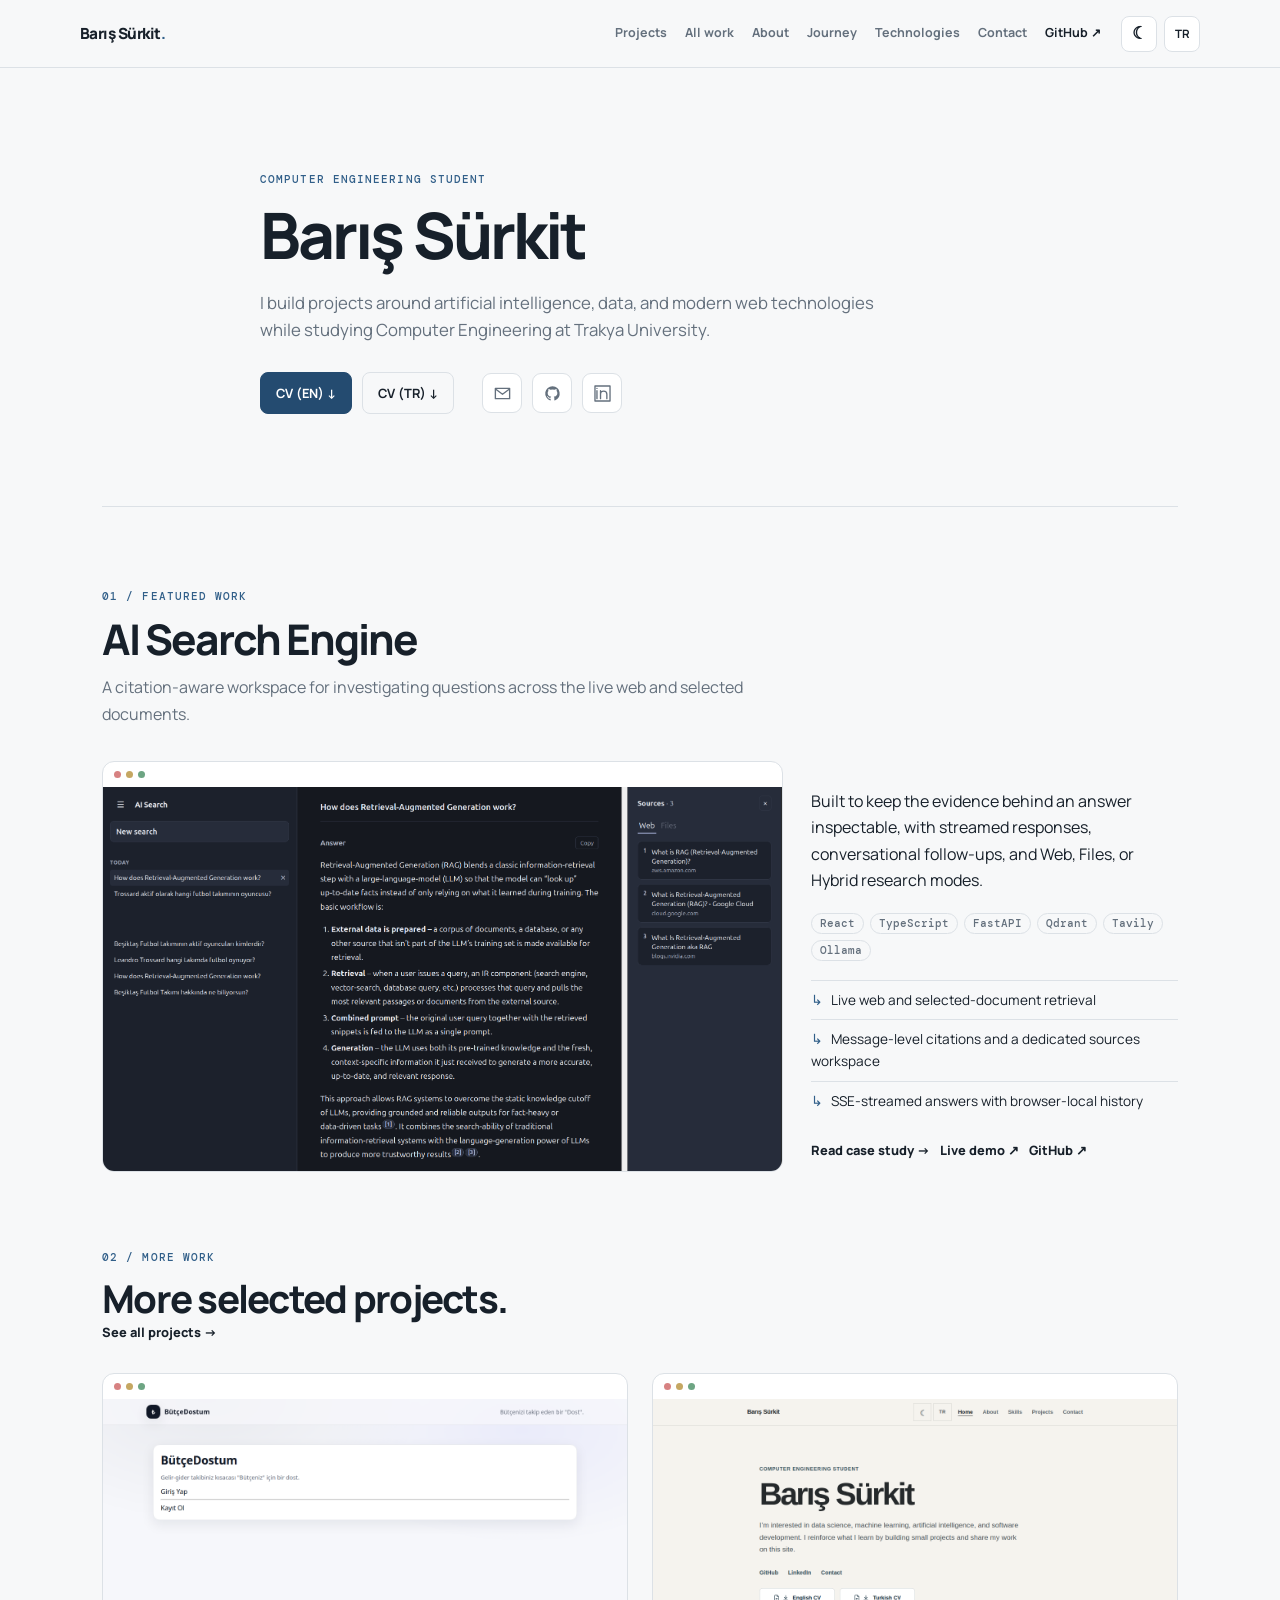
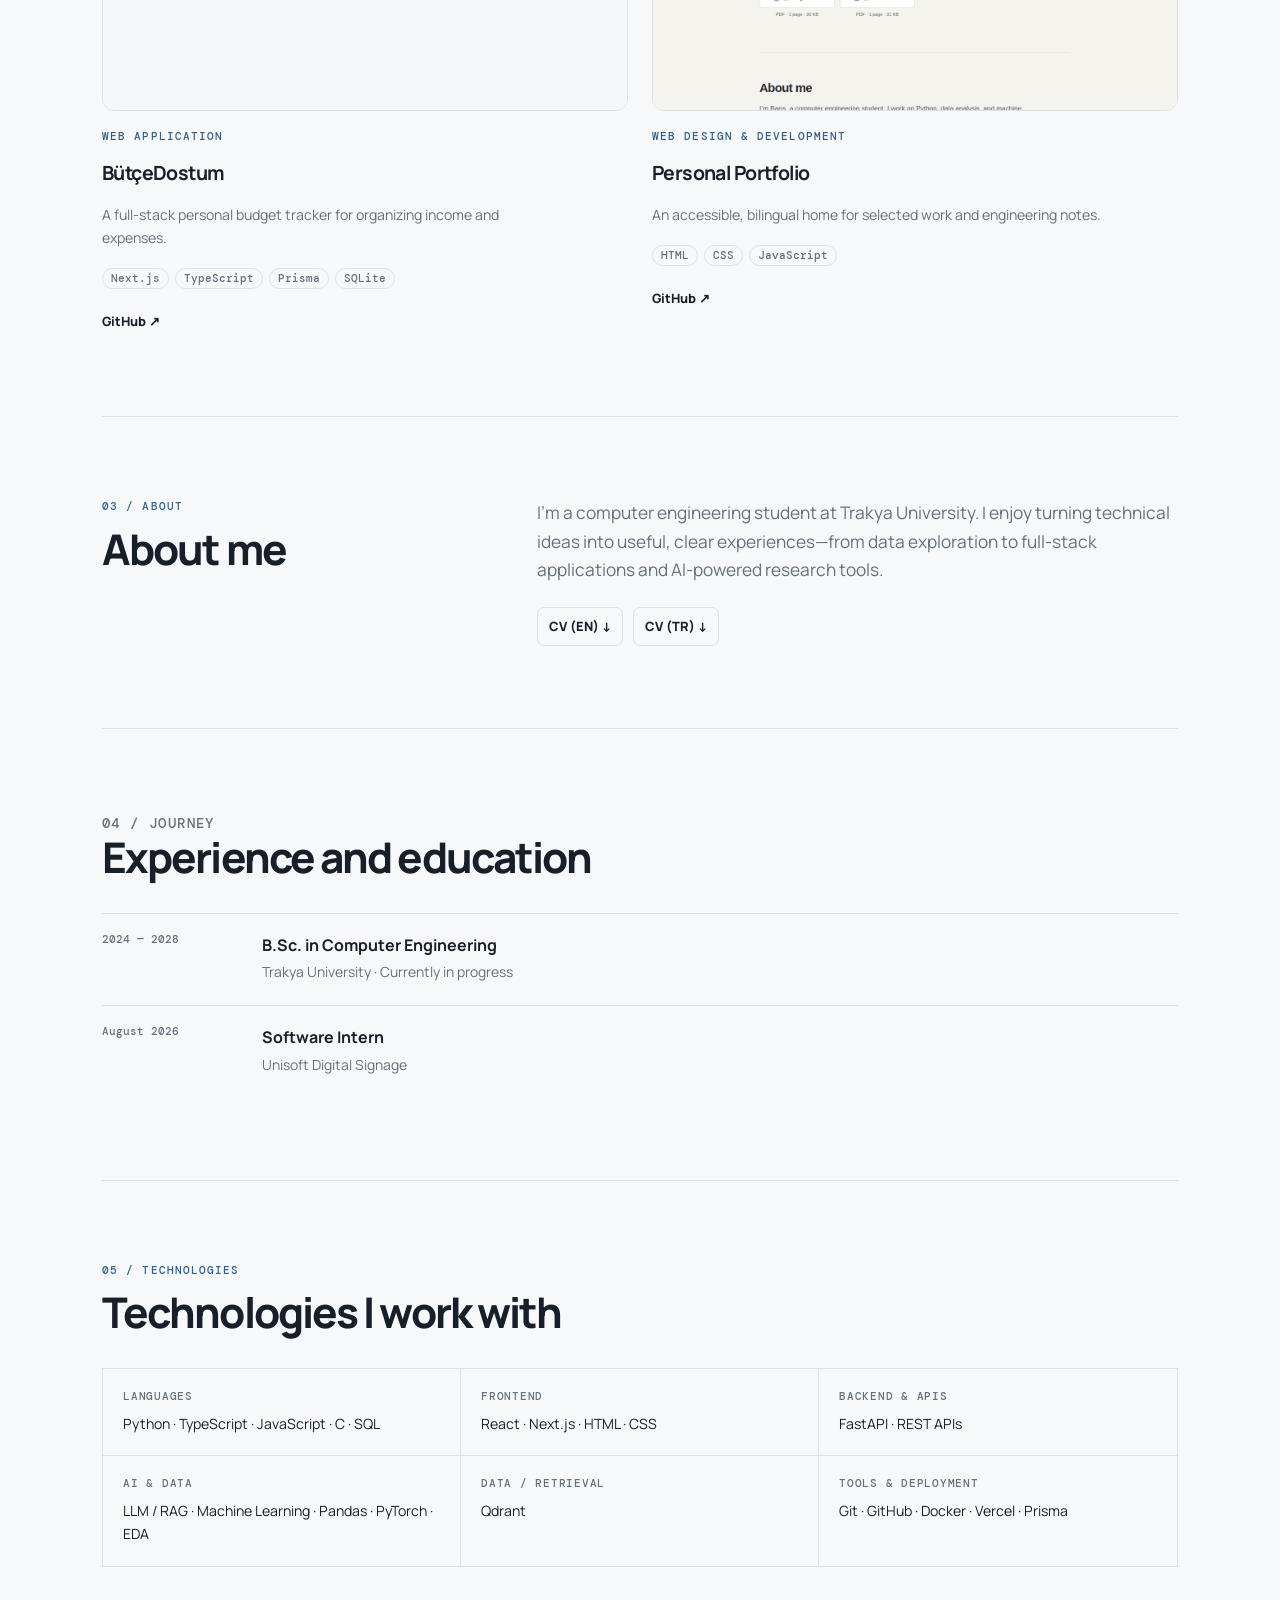
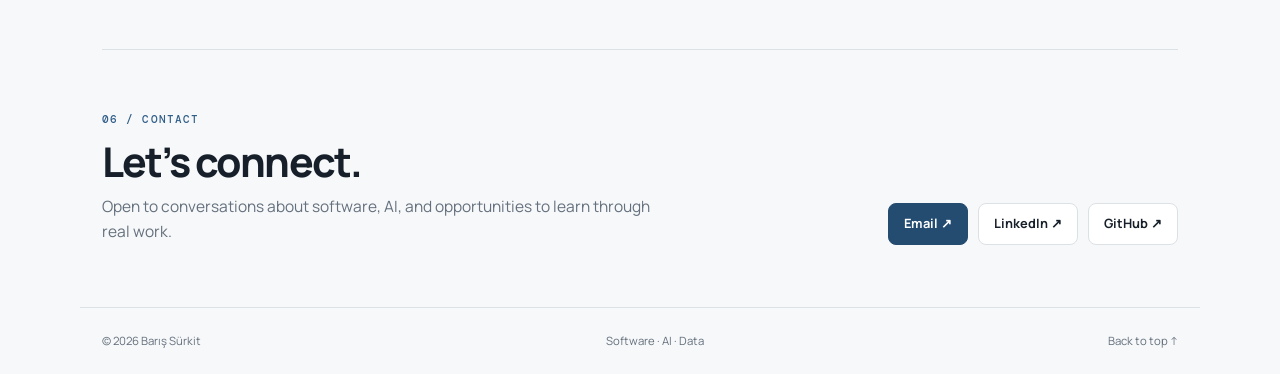
==== commit 457422b8: "fix: center hero content and use social icons" ====
--- a/index.html
+++ b/index.html
@@ -11,7 +11,7 @@
 <body><a class="skip-link" href="#main">Skip to content</a>
 <header class="header"><a class="brand" href="#top">Barış Sürkit<span>.</span></a><button class="menu-button" data-menu aria-expanded="false" aria-controls="navigation">Menu</button><nav id="navigation" class="nav" aria-label="Main navigation"><a href="#projects" data-i18n="nav.projects">Projects</a><a href="projects/" data-i18n="nav.allProjects">All work</a><a href="#about" data-i18n="nav.about">About</a><a href="#journey" data-i18n="nav.journey">Journey</a><a href="#stack" data-i18n="nav.stack">Technologies</a><a href="#contact" data-i18n="nav.contact">Contact</a><a class="nav-github" href="https://github.com/barissurkit" target="_blank" rel="noopener noreferrer">GitHub ↗</a></nav><div class="controls"><button data-theme-toggle aria-label="Switch to dark theme"><span data-theme-icon aria-hidden="true">☾</span></button><button data-language-toggle aria-label="Switch to Turkish" lang="tr">TR</button></div></header>
 <main id="main">
-  <section class="hero personal-hero" id="top"><p class="kicker" data-i18n="hero.role">COMPUTER ENGINEERING STUDENT</p><h1>Barış Sürkit</h1><p class="lede" data-i18n="hero.intro">I build projects around artificial intelligence, data, and modern web technologies while studying Computer Engineering at Trakya University.</p><div class="hero-groups"><div class="actions cv-actions"><a class="button primary" href="Baris_Surkit_CV_EN.pdf" download data-i18n="about.cvEn">CV (EN) ↓</a><a class="button secondary" href="Baris_Surkit_CV_TR.pdf" download data-i18n="about.cvTr">CV (TR) ↓</a></div><nav class="social-links" aria-label="Professional profiles"><a href="https://github.com/barissurkit" target="_blank" rel="me noopener noreferrer">GitHub ↗</a><a href="https://www.linkedin.com/in/bar%C4%B1%C5%9F-s%C3%BCrkit-748538320/" target="_blank" rel="me noopener noreferrer">LinkedIn ↗</a><a href="mailto:barissurkitdev@gmail.com" data-i18n="contact.email">Email ↗</a></nav></div></section>
+  <section class="hero personal-hero" id="top"><p class="kicker" data-i18n="hero.role">COMPUTER ENGINEERING STUDENT</p><h1>Barış Sürkit</h1><p class="lede" data-i18n="hero.intro">I build projects around artificial intelligence, data, and modern web technologies while studying Computer Engineering at Trakya University.</p><div class="hero-groups"><div class="actions cv-actions"><a class="button primary" href="Baris_Surkit_CV_EN.pdf" download data-i18n="about.cvEn">CV (EN) ↓</a><a class="button secondary" href="Baris_Surkit_CV_TR.pdf" download data-i18n="about.cvTr">CV (TR) ↓</a></div><nav class="social-links" aria-label="Professional profiles"><a class="social-icon social-email" href="mailto:barissurkitdev@gmail.com" aria-label="Email"><svg viewBox="0 0 24 24" aria-hidden="true" focusable="false"><path d="M3 5.5h18v13H3z"/><path d="m4 7 8 6 8-6"/></svg></a><a class="social-icon social-github" href="https://github.com/barissurkit" target="_blank" rel="me noopener noreferrer" aria-label="GitHub profile"><svg viewBox="0 0 24 24" aria-hidden="true" focusable="false"><path d="M12 2.7a9.3 9.3 0 0 0-2.9 18.1c.5.1.6-.2.6-.5v-1.8c-2.7.6-3.3-1.1-3.3-1.1-.4-1.1-1.1-1.4-1.1-1.4-.9-.6.1-.6.1-.6 1 0 1.5 1 1.5 1 .9 1.5 2.3 1.1 2.9.8.1-.6.3-1.1.6-1.3-2.2-.2-4.5-1.1-4.5-4.6 0-1 .4-1.9 1-2.5-.1-.3-.4-1.2.1-2.5 0 0 .8-.3 2.6 1a9 9 0 0 1 4.8 0c1.8-1.2 2.6-1 2.6-1 .5 1.3.2 2.2.1 2.5.6.6 1 1.5 1 2.5 0 3.6-2.3 4.4-4.5 4.6.4.3.7.9.7 1.7v2.6c0 .3.2.6.7.5A9.3 9.3 0 0 0 12 2.7z"/></svg></a><a class="social-icon social-linkedin" href="https://www.linkedin.com/in/bar%C4%B1%C5%9F-s%C3%BCrkit-748538320/" target="_blank" rel="me noopener noreferrer" aria-label="LinkedIn profile"><svg viewBox="0 0 24 24" aria-hidden="true" focusable="false"><path d="M5 8.5v10M5 5.5v.1M9.5 18.5v-10M9.5 13a4 4 0 0 1 8 0v5.5M2.5 2.5h19v19h-19z"/></svg></a></nav></div></section>
   <section class="section featured" id="projects"><div class="section-head"><p class="kicker" data-i18n="featured.label">01 / FEATURED WORK</p><h2>AI Search Engine</h2><p data-i18n="featured.intro">A citation-aware workspace for investigating questions across the live web and selected documents.</p></div><article class="feature-grid"><a class="shot browser" href="projects/ai-search-engine/"><img src="images/projects/ai-search-engine.png" width="1767" height="999" fetchpriority="high" alt="AI Search Engine workspace with answer and sources" data-i18n-alt="ai.alt"></a><div class="feature-detail"><p data-i18n="featured.description">Built to keep the evidence behind an answer inspectable, with streamed responses, conversational follow-ups, and Web, Files, or Hybrid research modes.</p><ul class="tags"><li>React</li><li>TypeScript</li><li>FastAPI</li><li>Qdrant</li><li>Tavily</li><li>Ollama</li></ul><ul class="checklist"><li data-i18n="ai.one">Live web and selected-document retrieval</li><li data-i18n="ai.two">Message-level citations and a dedicated sources workspace</li><li data-i18n="ai.three">SSE-streamed answers with browser-local history</li></ul><div class="text-links"><a href="projects/ai-search-engine/" data-i18n="featured.case">Read case study →</a><a href="https://ai-search-engine-wine-three.vercel.app" target="_blank" rel="noopener noreferrer" data-i18n="featured.demo">Live demo ↗</a><a href="https://github.com/barissurkit/ai-search-engine" target="_blank" rel="noopener noreferrer">GitHub ↗</a></div></div></article><div class="section-head compact"><p class="kicker" data-i18n="other.label">02 / MORE WORK</p><h2 data-i18n="other.title">More selected projects.</h2><a href="projects/" data-i18n="other.link">See all projects →</a></div><div class="project-grid"><article class="project-card"><a class="shot browser" href="https://butcedostum.vercel.app/" target="_blank" rel="noopener noreferrer"><img src="images/projects/butcedostum.png" width="1280" height="760" loading="lazy" alt="BütçeDostum budget application login screen" data-i18n-alt="budget.alt"></a><p class="kicker" data-i18n="projects.budgetLabel">WEB APPLICATION</p><h3>BütçeDostum</h3><p data-i18n="budget.copy">A full-stack personal budget tracker for organizing income and expenses.</p><ul class="tags"><li>Next.js</li><li>TypeScript</li><li>Prisma</li><li>SQLite</li></ul><a href="https://github.com/barissurkit/butcedostum" target="_blank" rel="noopener noreferrer">GitHub ↗</a></article><article class="project-card"><a class="shot browser" href="projects/"><img src="images/projects/portfolio-site.png" width="1280" height="760" loading="lazy" alt="Portfolio website screenshot" data-i18n-alt="portfolio.alt"></a><p class="kicker" data-i18n="projects.portfolioLabel">WEB DESIGN & DEVELOPMENT</p><h3 data-i18n="portfolio.title">Personal Portfolio</h3><p data-i18n="portfolio.copy">An accessible, bilingual home for selected work and engineering notes.</p><ul class="tags"><li>HTML</li><li>CSS</li><li>JavaScript</li></ul><a href="https://github.com/barissurkit/portfolio-site" target="_blank" rel="noopener noreferrer">GitHub ↗</a></article></div></section>
   <section class="section split" id="about"><div><p class="kicker" data-i18n="about.label">03 / ABOUT</p><h2 data-i18n="about.title">About me</h2></div><div><p class="large-copy" data-i18n="about.copy">I’m a computer engineering student at Trakya University. I enjoy turning technical ideas into useful, clear experiences—from data exploration to full-stack applications and AI-powered research tools.</p><div class="text-links cv-links"><a href="Baris_Surkit_CV_EN.pdf" download data-i18n="about.cvEn">CV (EN) ↓</a><a href="Baris_Surkit_CV_TR.pdf" download data-i18n="about.cvTr">CV (TR) ↓</a></div></div></section>
   <section class="section journey" id="journey"><p class="kicker" data-i18n="journey.label">04 / JOURNEY</p><h2 data-i18n="journey.title">Experience and education</h2><ol><li><time>2024 — 2028</time><div><h3 data-i18n="journey.eduTitle">B.Sc. in Computer Engineering</h3><p data-i18n="journey.eduCopy">Trakya University · Currently in progress</p></div></li><li><time data-i18n="journey.internDate">August 2026</time><div><h3 data-i18n="journey.internTitle">Software Intern</h3><p>Unisoft Digital Signage</p></div></li></ol></section>
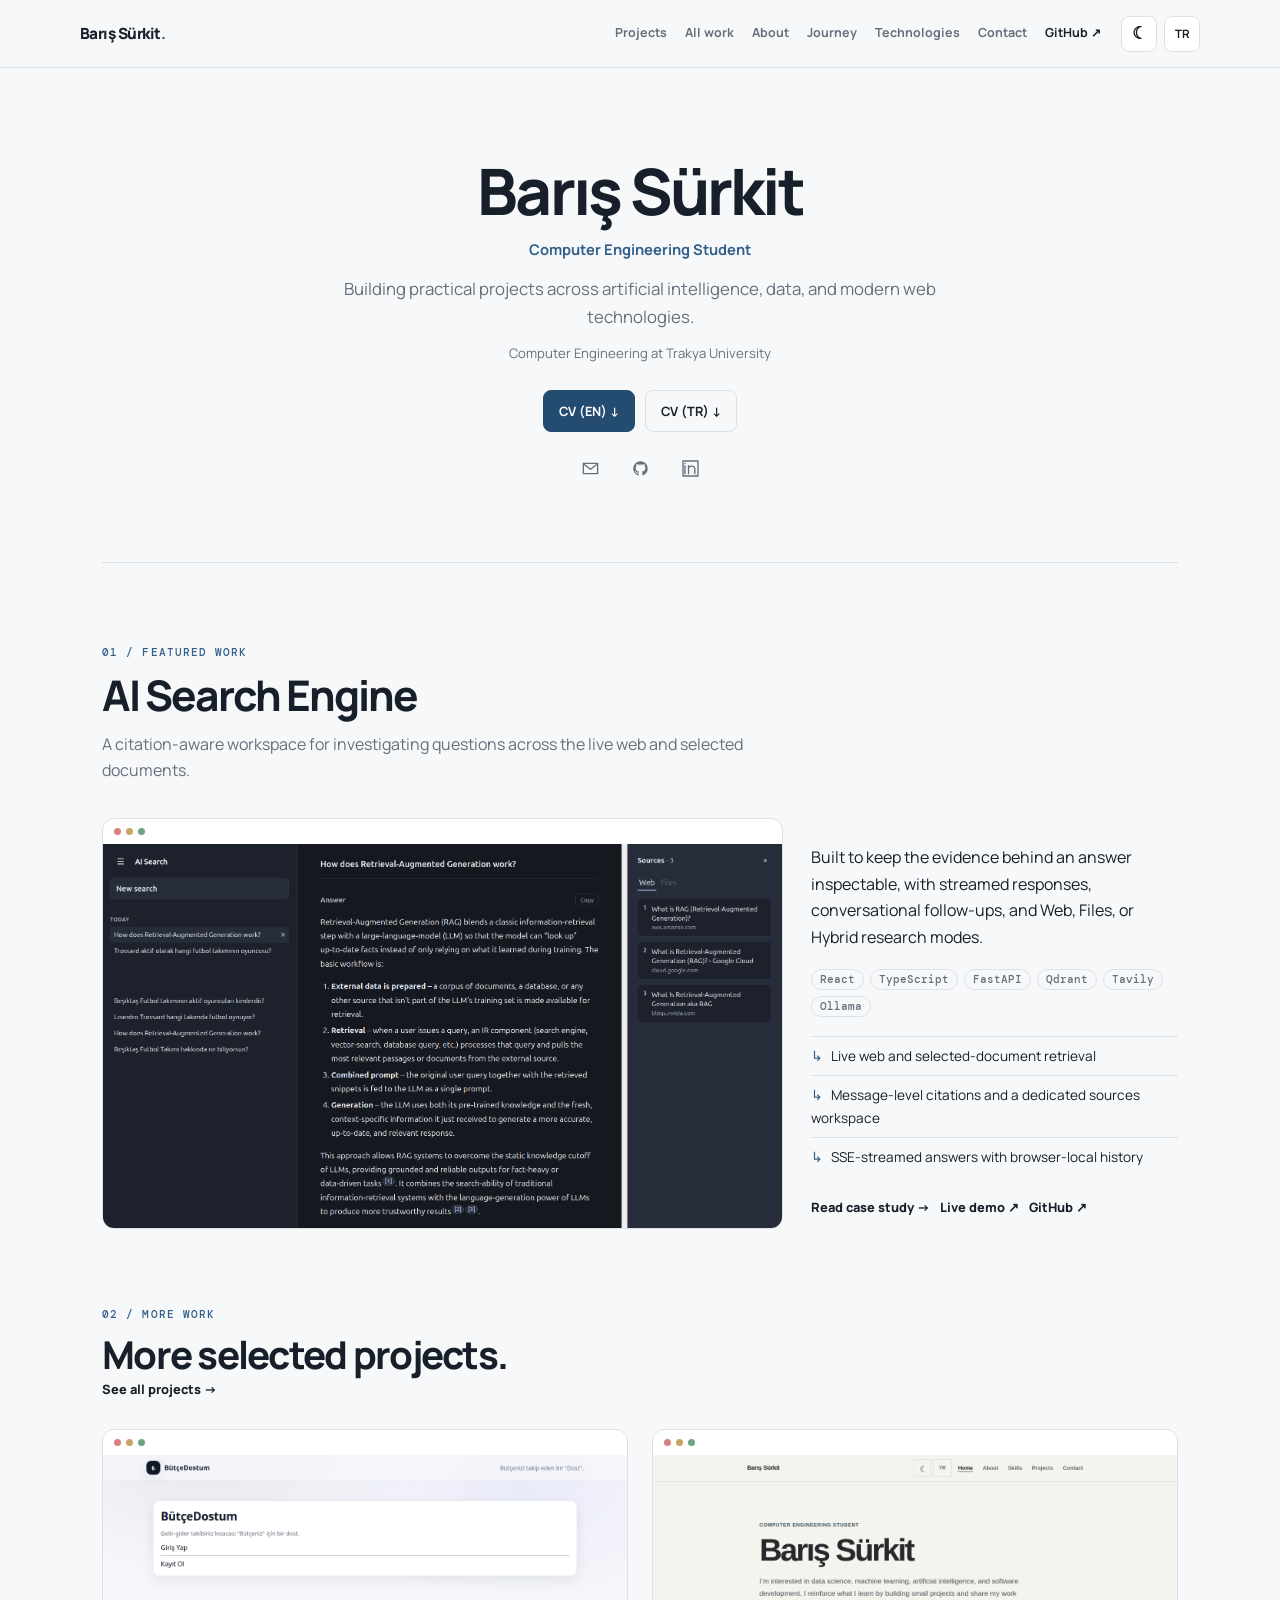
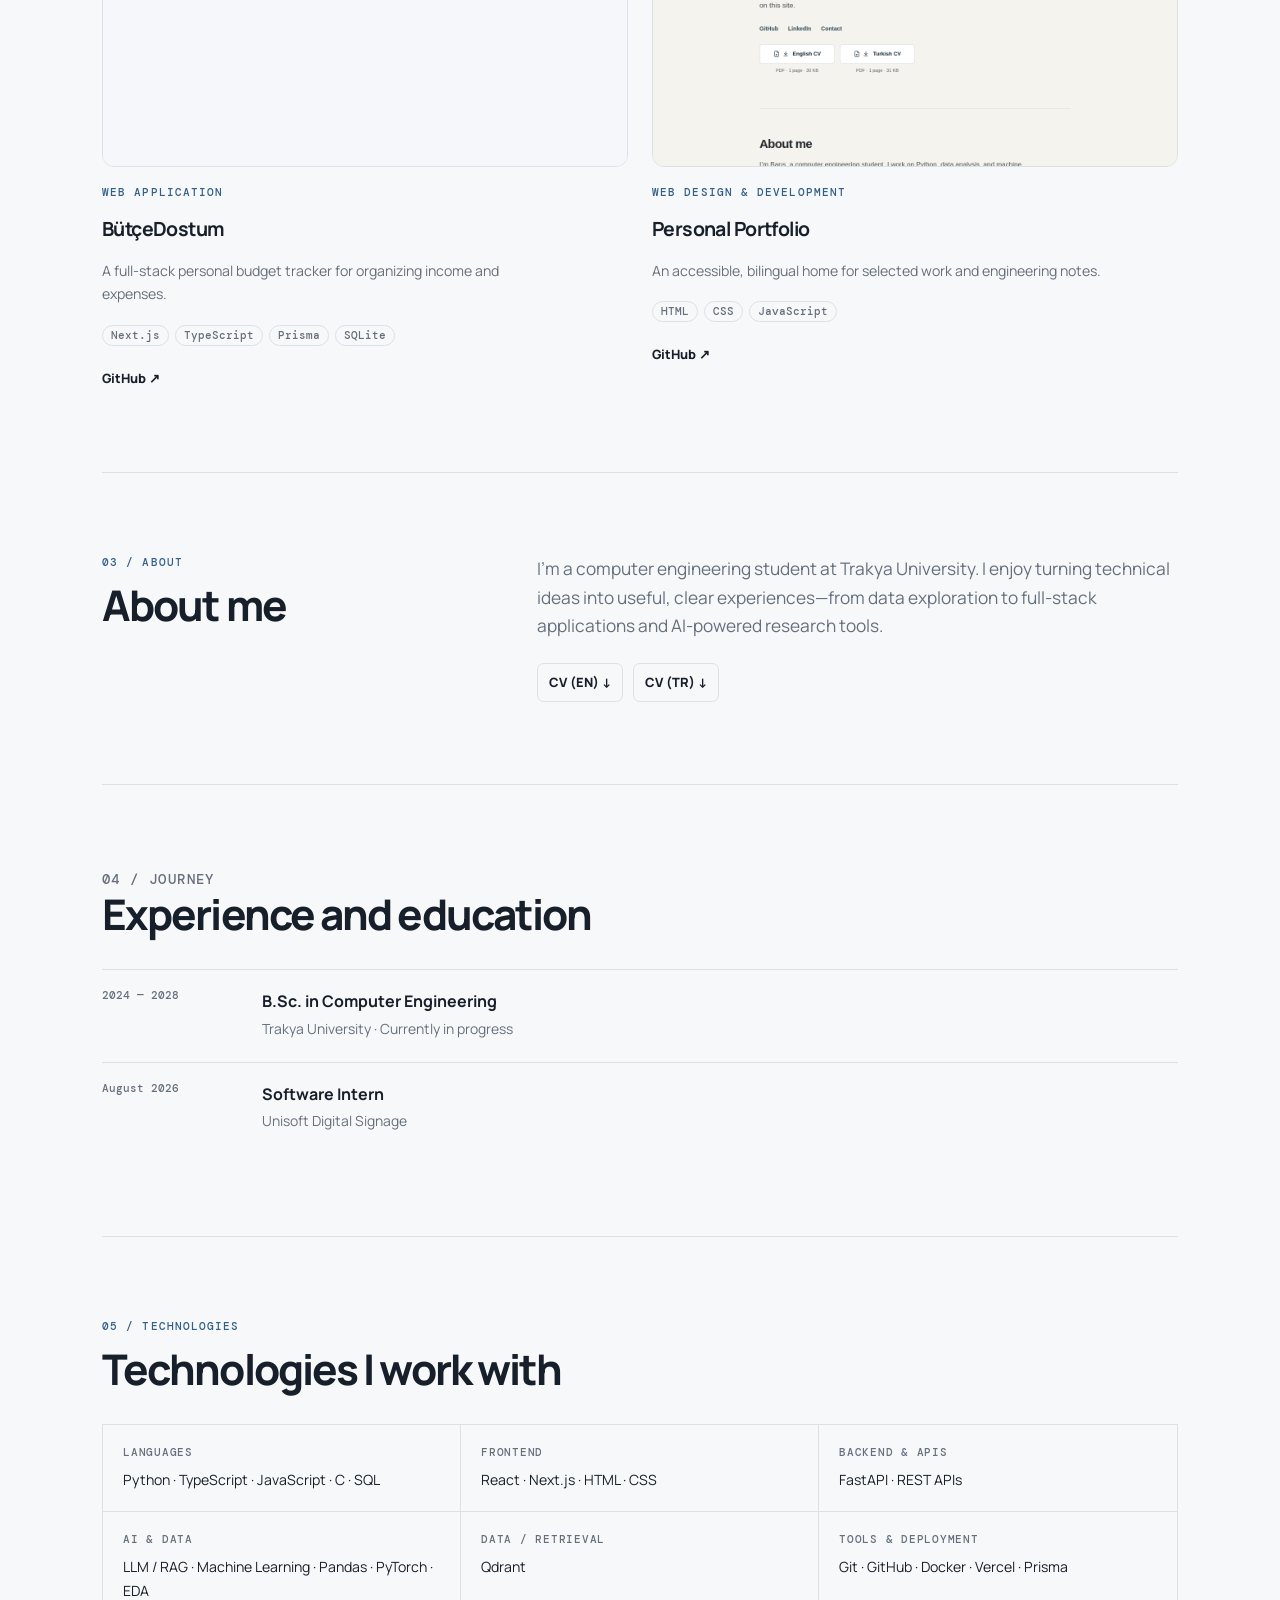
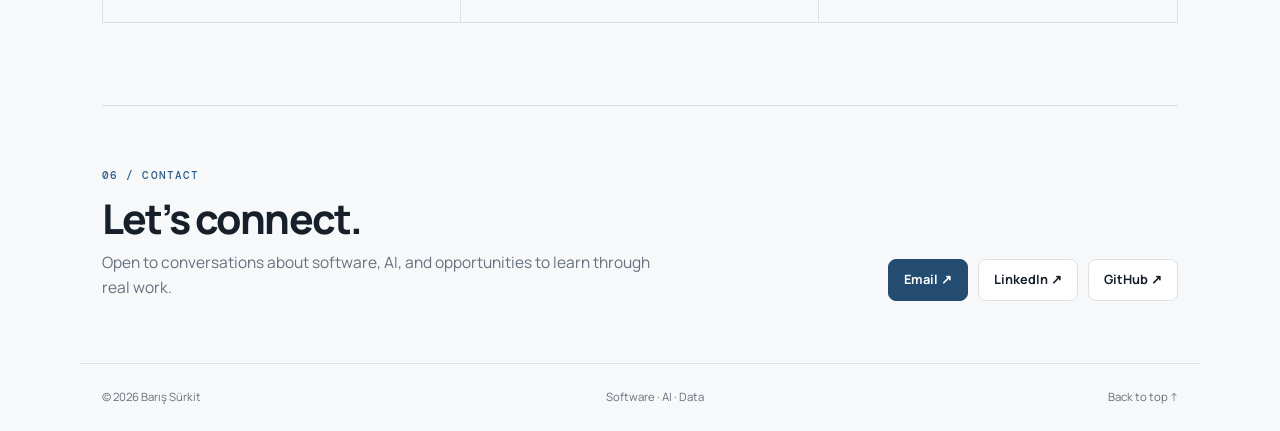
==== commit 4f833e8f: "fix: match portfolio hero to centered profile layout" ====
--- a/index.html
+++ b/index.html
@@ -11,7 +11,7 @@
 <body><a class="skip-link" href="#main">Skip to content</a>
 <header class="header"><a class="brand" href="#top">Barış Sürkit<span>.</span></a><button class="menu-button" data-menu aria-expanded="false" aria-controls="navigation">Menu</button><nav id="navigation" class="nav" aria-label="Main navigation"><a href="#projects" data-i18n="nav.projects">Projects</a><a href="projects/" data-i18n="nav.allProjects">All work</a><a href="#about" data-i18n="nav.about">About</a><a href="#journey" data-i18n="nav.journey">Journey</a><a href="#stack" data-i18n="nav.stack">Technologies</a><a href="#contact" data-i18n="nav.contact">Contact</a><a class="nav-github" href="https://github.com/barissurkit" target="_blank" rel="noopener noreferrer">GitHub ↗</a></nav><div class="controls"><button data-theme-toggle aria-label="Switch to dark theme"><span data-theme-icon aria-hidden="true">☾</span></button><button data-language-toggle aria-label="Switch to Turkish" lang="tr">TR</button></div></header>
 <main id="main">
-  <section class="hero personal-hero" id="top"><p class="kicker" data-i18n="hero.role">COMPUTER ENGINEERING STUDENT</p><h1>Barış Sürkit</h1><p class="lede" data-i18n="hero.intro">I build projects around artificial intelligence, data, and modern web technologies while studying Computer Engineering at Trakya University.</p><div class="hero-groups"><div class="actions cv-actions"><a class="button primary" href="Baris_Surkit_CV_EN.pdf" download data-i18n="about.cvEn">CV (EN) ↓</a><a class="button secondary" href="Baris_Surkit_CV_TR.pdf" download data-i18n="about.cvTr">CV (TR) ↓</a></div><nav class="social-links" aria-label="Professional profiles"><a class="social-icon social-email" href="mailto:barissurkitdev@gmail.com" aria-label="Email"><svg viewBox="0 0 24 24" aria-hidden="true" focusable="false"><path d="M3 5.5h18v13H3z"/><path d="m4 7 8 6 8-6"/></svg></a><a class="social-icon social-github" href="https://github.com/barissurkit" target="_blank" rel="me noopener noreferrer" aria-label="GitHub profile"><svg viewBox="0 0 24 24" aria-hidden="true" focusable="false"><path d="M12 2.7a9.3 9.3 0 0 0-2.9 18.1c.5.1.6-.2.6-.5v-1.8c-2.7.6-3.3-1.1-3.3-1.1-.4-1.1-1.1-1.4-1.1-1.4-.9-.6.1-.6.1-.6 1 0 1.5 1 1.5 1 .9 1.5 2.3 1.1 2.9.8.1-.6.3-1.1.6-1.3-2.2-.2-4.5-1.1-4.5-4.6 0-1 .4-1.9 1-2.5-.1-.3-.4-1.2.1-2.5 0 0 .8-.3 2.6 1a9 9 0 0 1 4.8 0c1.8-1.2 2.6-1 2.6-1 .5 1.3.2 2.2.1 2.5.6.6 1 1.5 1 2.5 0 3.6-2.3 4.4-4.5 4.6.4.3.7.9.7 1.7v2.6c0 .3.2.6.7.5A9.3 9.3 0 0 0 12 2.7z"/></svg></a><a class="social-icon social-linkedin" href="https://www.linkedin.com/in/bar%C4%B1%C5%9F-s%C3%BCrkit-748538320/" target="_blank" rel="me noopener noreferrer" aria-label="LinkedIn profile"><svg viewBox="0 0 24 24" aria-hidden="true" focusable="false"><path d="M5 8.5v10M5 5.5v.1M9.5 18.5v-10M9.5 13a4 4 0 0 1 8 0v5.5M2.5 2.5h19v19h-19z"/></svg></a></nav></div></section>
+  <section class="hero personal-hero" id="top"><h1>Barış Sürkit</h1><p class="hero-role" data-i18n="hero.role">Computer Engineering Student</p><p class="lede" data-i18n="hero.intro">Building practical projects across artificial intelligence, data, and modern web technologies.</p><p class="hero-education" data-i18n="hero.education">Computer Engineering at Trakya University</p><div class="hero-groups"><div class="actions cv-actions"><a class="button primary" href="Baris_Surkit_CV_EN.pdf" download data-cv-en data-i18n="about.cvEn">CV (EN) ↓</a><a class="button secondary" href="Baris_Surkit_CV_TR.pdf" download data-cv-tr data-i18n="about.cvTr">CV (TR) ↓</a></div><nav class="social-links" aria-label="Professional profiles"><a class="social-icon social-email" href="mailto:barissurkitdev@gmail.com" aria-label="Email"><svg viewBox="0 0 24 24" aria-hidden="true" focusable="false"><path d="M3 5.5h18v13H3z"/><path d="m4 7 8 6 8-6"/></svg></a><a class="social-icon social-github" href="https://github.com/barissurkit" target="_blank" rel="me noopener noreferrer" aria-label="GitHub profile"><svg viewBox="0 0 24 24" aria-hidden="true" focusable="false"><path d="M12 2.7a9.3 9.3 0 0 0-2.9 18.1c.5.1.6-.2.6-.5v-1.8c-2.7.6-3.3-1.1-3.3-1.1-.4-1.1-1.1-1.4-1.1-1.4-.9-.6.1-.6.1-.6 1 0 1.5 1 1.5 1 .9 1.5 2.3 1.1 2.9.8.1-.6.3-1.1.6-1.3-2.2-.2-4.5-1.1-4.5-4.6 0-1 .4-1.9 1-2.5-.1-.3-.4-1.2.1-2.5 0 0 .8-.3 2.6 1a9 9 0 0 1 4.8 0c1.8-1.2 2.6-1 2.6-1 .5 1.3.2 2.2.1 2.5.6.6 1 1.5 1 2.5 0 3.6-2.3 4.4-4.5 4.6.4.3.7.9.7 1.7v2.6c0 .3.2.6.7.5A9.3 9.3 0 0 0 12 2.7z"/></svg></a><a class="social-icon social-linkedin" href="https://www.linkedin.com/in/bar%C4%B1%C5%9F-s%C3%BCrkit-748538320/" target="_blank" rel="me noopener noreferrer" aria-label="LinkedIn profile"><svg viewBox="0 0 24 24" aria-hidden="true" focusable="false"><path d="M5 8.5v10M5 5.5v.1M9.5 18.5v-10M9.5 13a4 4 0 0 1 8 0v5.5M2.5 2.5h19v19h-19z"/></svg></a></nav></div></section>
   <section class="section featured" id="projects"><div class="section-head"><p class="kicker" data-i18n="featured.label">01 / FEATURED WORK</p><h2>AI Search Engine</h2><p data-i18n="featured.intro">A citation-aware workspace for investigating questions across the live web and selected documents.</p></div><article class="feature-grid"><a class="shot browser" href="projects/ai-search-engine/"><img src="images/projects/ai-search-engine.png" width="1767" height="999" fetchpriority="high" alt="AI Search Engine workspace with answer and sources" data-i18n-alt="ai.alt"></a><div class="feature-detail"><p data-i18n="featured.description">Built to keep the evidence behind an answer inspectable, with streamed responses, conversational follow-ups, and Web, Files, or Hybrid research modes.</p><ul class="tags"><li>React</li><li>TypeScript</li><li>FastAPI</li><li>Qdrant</li><li>Tavily</li><li>Ollama</li></ul><ul class="checklist"><li data-i18n="ai.one">Live web and selected-document retrieval</li><li data-i18n="ai.two">Message-level citations and a dedicated sources workspace</li><li data-i18n="ai.three">SSE-streamed answers with browser-local history</li></ul><div class="text-links"><a href="projects/ai-search-engine/" data-i18n="featured.case">Read case study →</a><a href="https://ai-search-engine-wine-three.vercel.app" target="_blank" rel="noopener noreferrer" data-i18n="featured.demo">Live demo ↗</a><a href="https://github.com/barissurkit/ai-search-engine" target="_blank" rel="noopener noreferrer">GitHub ↗</a></div></div></article><div class="section-head compact"><p class="kicker" data-i18n="other.label">02 / MORE WORK</p><h2 data-i18n="other.title">More selected projects.</h2><a href="projects/" data-i18n="other.link">See all projects →</a></div><div class="project-grid"><article class="project-card"><a class="shot browser" href="https://butcedostum.vercel.app/" target="_blank" rel="noopener noreferrer"><img src="images/projects/butcedostum.png" width="1280" height="760" loading="lazy" alt="BütçeDostum budget application login screen" data-i18n-alt="budget.alt"></a><p class="kicker" data-i18n="projects.budgetLabel">WEB APPLICATION</p><h3>BütçeDostum</h3><p data-i18n="budget.copy">A full-stack personal budget tracker for organizing income and expenses.</p><ul class="tags"><li>Next.js</li><li>TypeScript</li><li>Prisma</li><li>SQLite</li></ul><a href="https://github.com/barissurkit/butcedostum" target="_blank" rel="noopener noreferrer">GitHub ↗</a></article><article class="project-card"><a class="shot browser" href="projects/"><img src="images/projects/portfolio-site.png" width="1280" height="760" loading="lazy" alt="Portfolio website screenshot" data-i18n-alt="portfolio.alt"></a><p class="kicker" data-i18n="projects.portfolioLabel">WEB DESIGN & DEVELOPMENT</p><h3 data-i18n="portfolio.title">Personal Portfolio</h3><p data-i18n="portfolio.copy">An accessible, bilingual home for selected work and engineering notes.</p><ul class="tags"><li>HTML</li><li>CSS</li><li>JavaScript</li></ul><a href="https://github.com/barissurkit/portfolio-site" target="_blank" rel="noopener noreferrer">GitHub ↗</a></article></div></section>
   <section class="section split" id="about"><div><p class="kicker" data-i18n="about.label">03 / ABOUT</p><h2 data-i18n="about.title">About me</h2></div><div><p class="large-copy" data-i18n="about.copy">I’m a computer engineering student at Trakya University. I enjoy turning technical ideas into useful, clear experiences—from data exploration to full-stack applications and AI-powered research tools.</p><div class="text-links cv-links"><a href="Baris_Surkit_CV_EN.pdf" download data-i18n="about.cvEn">CV (EN) ↓</a><a href="Baris_Surkit_CV_TR.pdf" download data-i18n="about.cvTr">CV (TR) ↓</a></div></div></section>
   <section class="section journey" id="journey"><p class="kicker" data-i18n="journey.label">04 / JOURNEY</p><h2 data-i18n="journey.title">Experience and education</h2><ol><li><time>2024 — 2028</time><div><h3 data-i18n="journey.eduTitle">B.Sc. in Computer Engineering</h3><p data-i18n="journey.eduCopy">Trakya University · Currently in progress</p></div></li><li><time data-i18n="journey.internDate">August 2026</time><div><h3 data-i18n="journey.internTitle">Software Intern</h3><p>Unisoft Digital Signage</p></div></li></ol></section>
